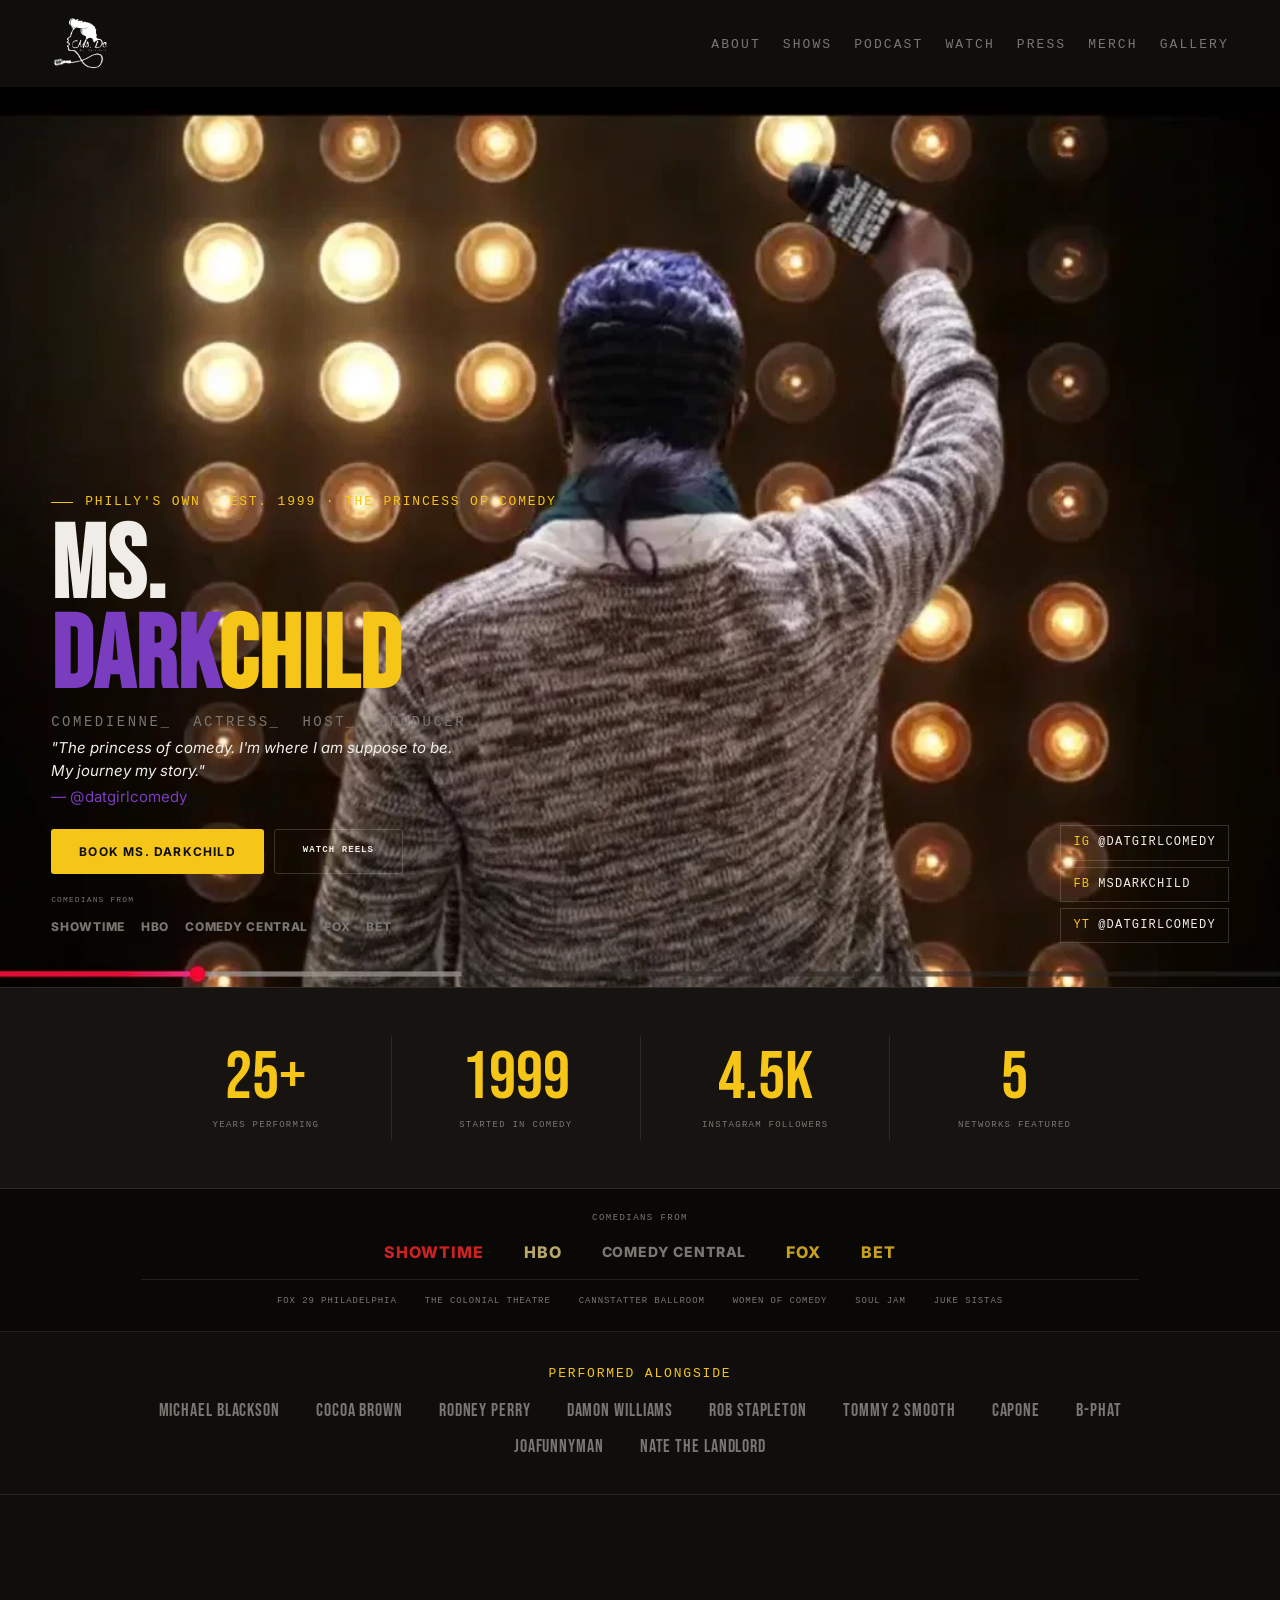
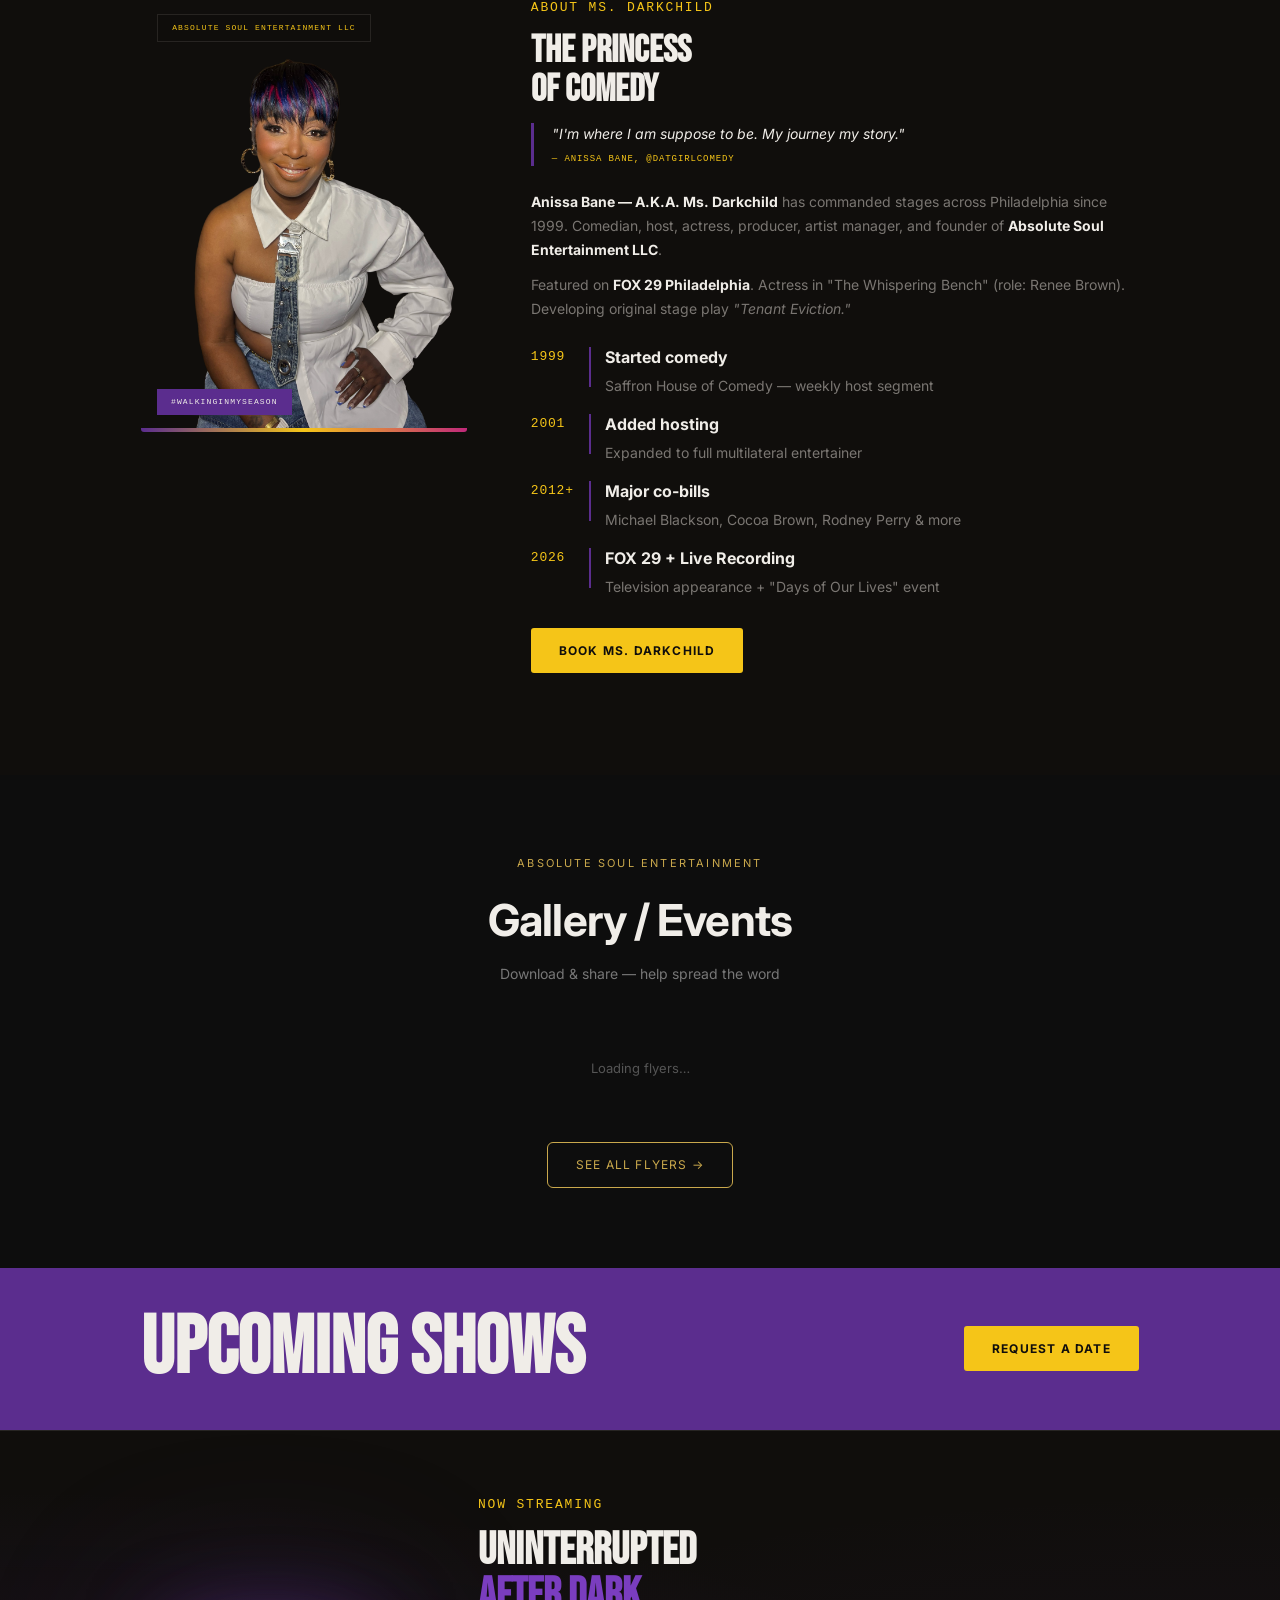
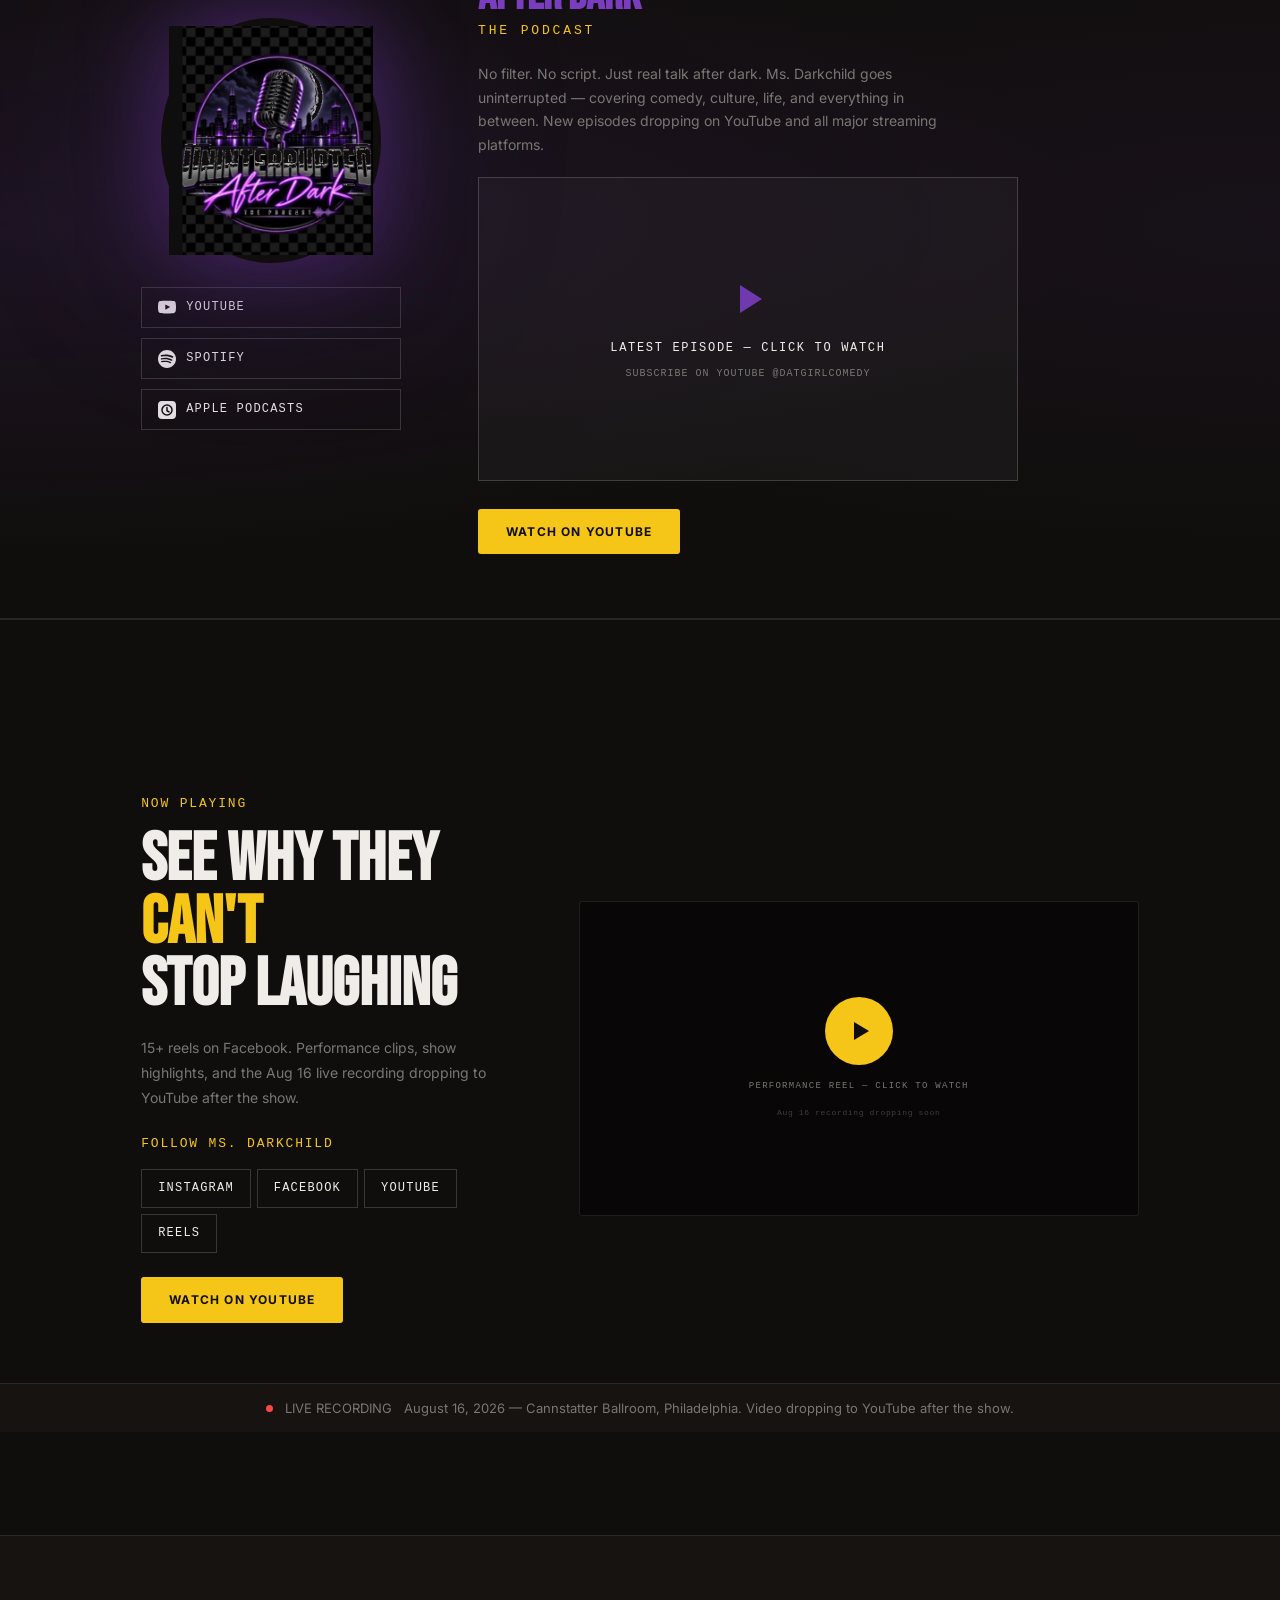
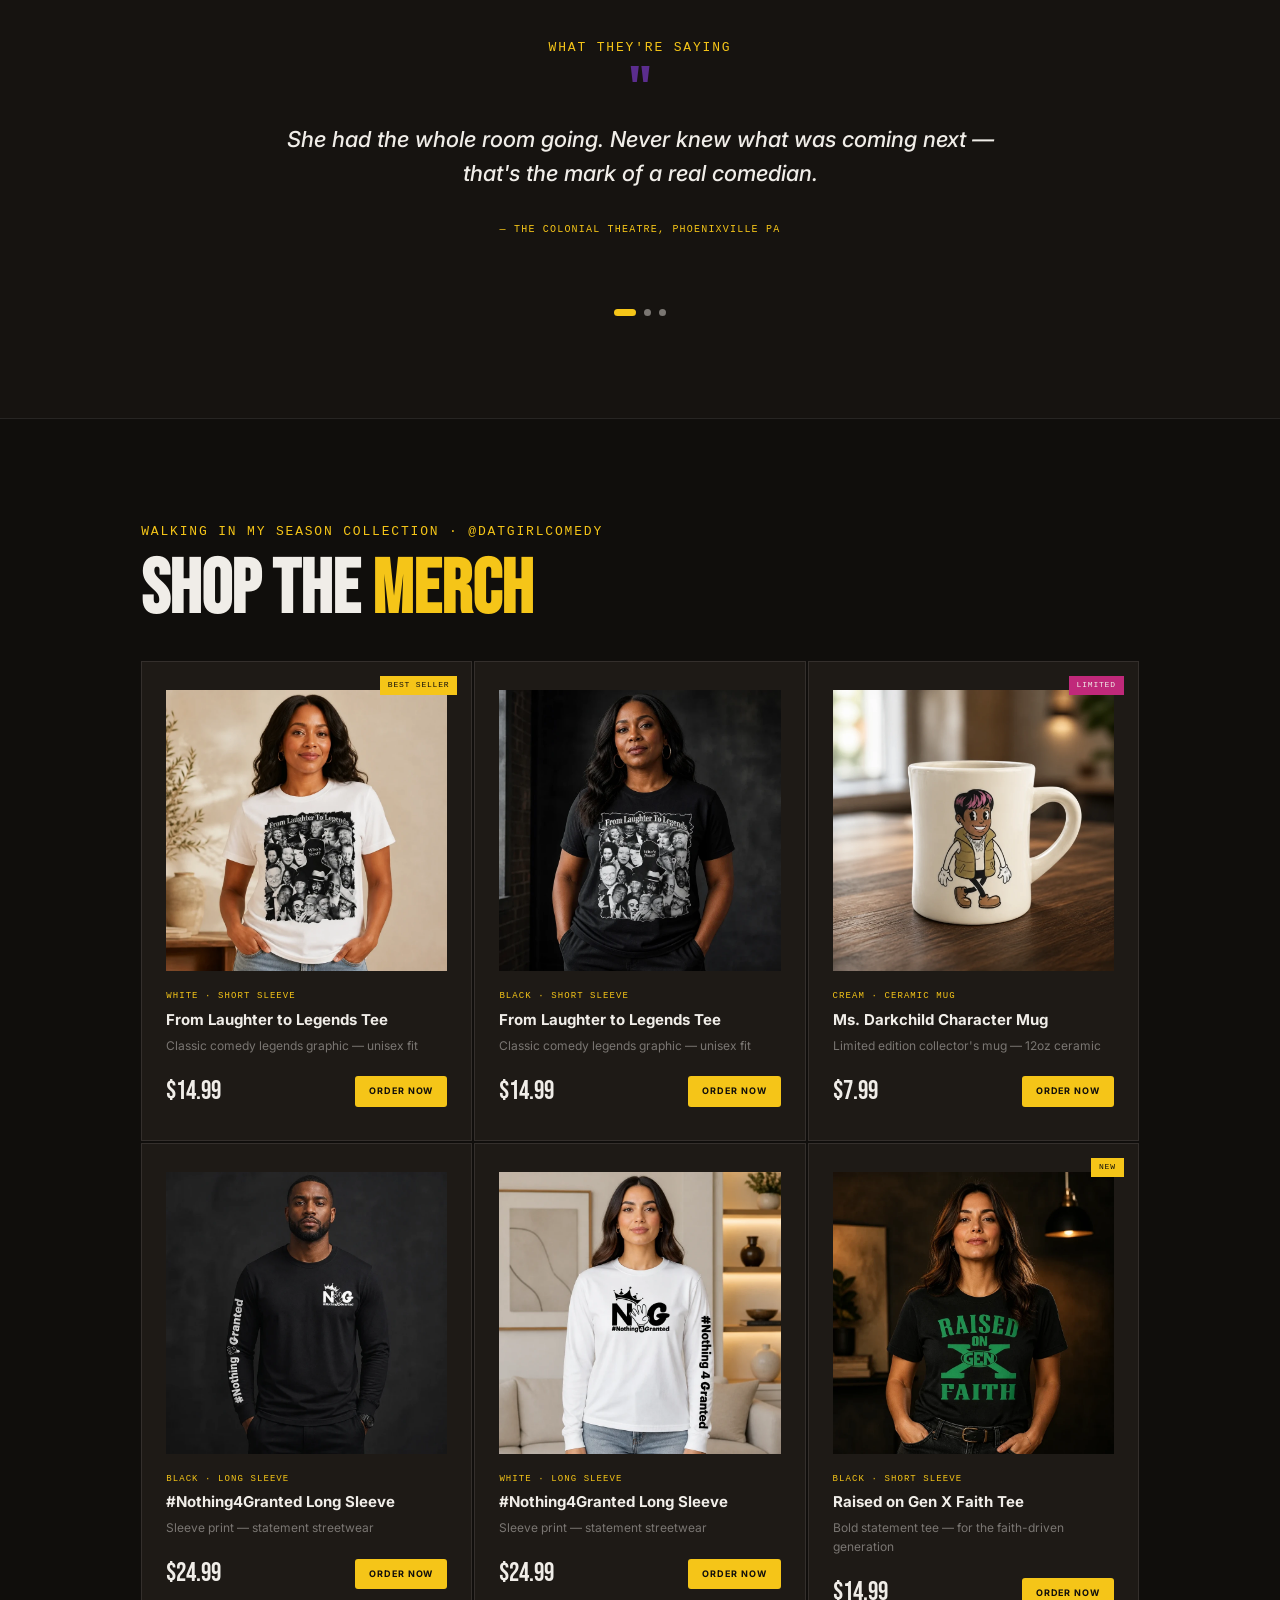
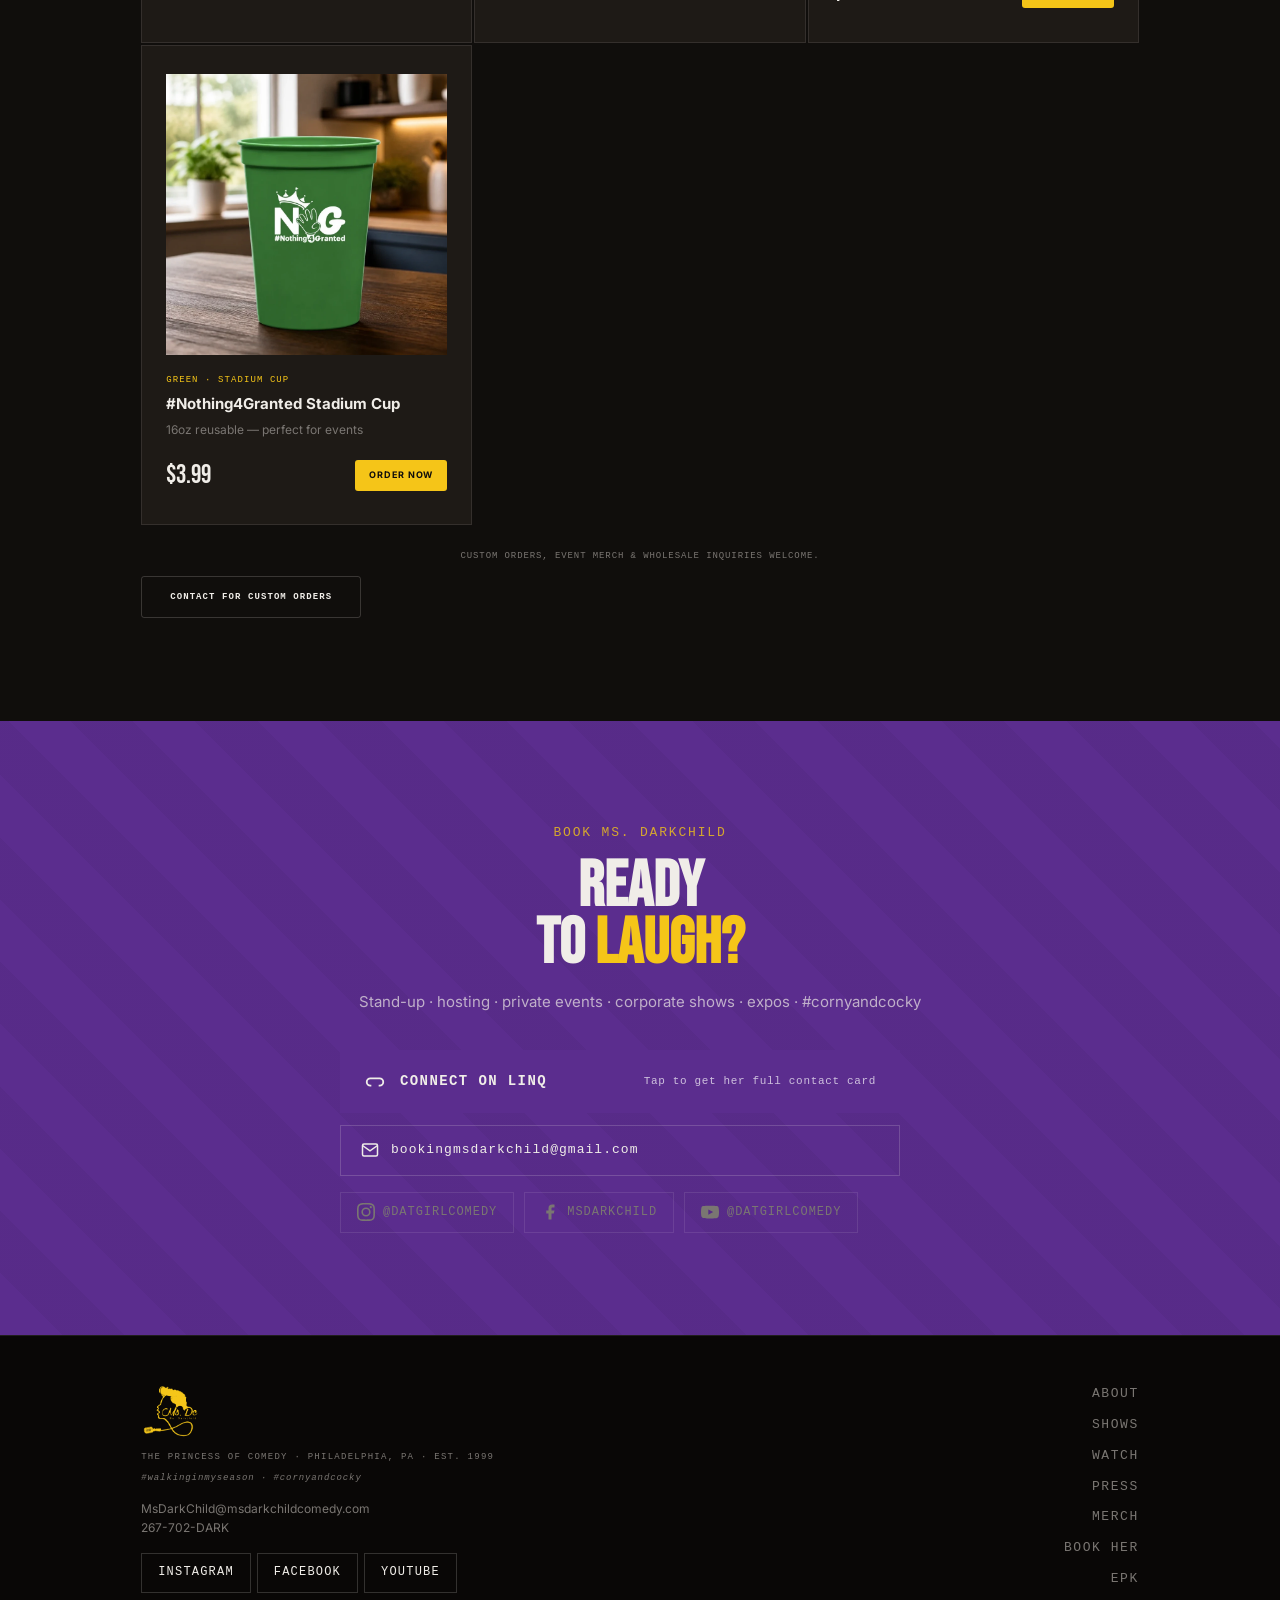
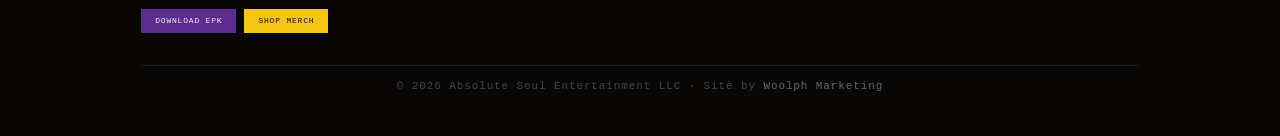
==== index.html @ 445a6f45 "Update EPK link to point to a downloadable PDF" ====
<!DOCTYPE html>
<html lang="en">
<head>
  <meta charset="UTF-8">
  <meta name="viewport" content="width=device-width, initial-scale=1.0">

  <!-- SEO -->
  <title>Ms. Darkchild | The Princess of Comedy | Philadelphia Comedian</title>
  <meta name="description" content="Anissa Bane — Ms. Darkchild, Philadelphia's Princess of Comedy. Stand-up, hosting, corporate events & private shows. Performing since 1999. Book her today.">
  <link rel="canonical" href="https://aaron2047.github.io/darkchild-site/">

  <!-- Open Graph -->
  <meta property="og:type"        content="website">
  <meta property="og:url"         content="https://aaron2047.github.io/darkchild-site/">
  <meta property="og:title"       content="Ms. Darkchild | The Princess of Comedy">
  <meta property="og:description" content="Philadelphia's own Ms. Darkchild — comedian, host, actress, and producer. Performing since 1999. Book her for your next event.">
  <meta property="og:image"       content="assets/images/headshot.webp">

  <!-- Twitter Card -->
  <meta name="twitter:card"        content="summary_large_image">
  <meta name="twitter:site"        content="@Datgirlcomedy">
  <meta name="twitter:title"       content="Ms. Darkchild | The Princess of Comedy">
  <meta name="twitter:description" content="Philadelphia's own Ms. Darkchild — comedian, host, actress &amp; producer. Book her today.">
  <meta name="twitter:image"       content="assets/images/headshot.webp">

  <!-- Fonts -->
  <link rel="preconnect" href="https://fonts.googleapis.com">
  <link rel="preconnect" href="https://fonts.gstatic.com" crossorigin>
  <link href="https://fonts.googleapis.com/css2?family=Bebas+Neue&family=Inter:wght@400;500;600;700&display=swap" rel="stylesheet">

  <!-- Styles -->
  <link rel="stylesheet" href="assets/css/styles.css">

  <!-- Structured Data — Person schema -->
  <script type="application/ld+json">
  {
    "@context": "https://schema.org",
    "@type": "Person",
    "name": "Ms. Darkchild",
    "alternateName": "Anissa Bane",
    "jobTitle": "Stand-Up Comedian, Host, Actress",
    "description": "Philadelphia comedian, host, actress and producer since 1999. The Princess of Comedy.",
    "url": "https://aaron2047.github.io/darkchild-site/",
    "image": "assets/images/headshot.webp",
    "telephone": "+12677023275",
    "email": "MsDarkChild@msdarkchildcomedy.com",
    "address": {
      "@type": "PostalAddress",
      "addressLocality": "Philadelphia",
      "addressRegion": "PA",
      "addressCountry": "US"
    },
    "sameAs": [
      "https://www.instagram.com/datgirlcomedy/",
      "https://www.facebook.com/Msdarkchild",
      "https://www.youtube.com/@Datgirlcomedy"
    ]
  }
  </script>
</head>

<body>

  <!-- ═══════════════════════════════════════
       NAV
  ═══════════════════════════════════════ -->
  <nav class="nav" id="nav" role="navigation" aria-label="Main navigation">
    <a href="#hero" class="nav__logo"><img src= "assets/images/logo-white.webp" alt="Ms. Darkchild" width="697" height="645" style="height:54px;width:auto;display:block;"></a>

    <ul class="nav__links" role="list">
      <li><a href="#about">About</a></li>
      <li><a href="#shows">Shows</a></li>
      <li><a href="#podcast">Podcast</a></li>
      <li><a href="#watch">Watch</a></li>
      <li><a href="#press">Press</a></li>
      <li><a href="#merch">Merch</a></li>
      <li><a href="pages/flyers.html">Gallery</a></li>
    </ul>
    
    <button class="nav__toggle" id="nav-toggle" aria-label="Open menu" aria-expanded="false">
      <span></span><span></span><span></span>
    </button>
  </nav>

  <!-- Mobile nav drawer -->
  <div class="nav__drawer" id="nav-drawer" aria-hidden="true">
    <ul role="list">
      <li><a href="#about"   onclick="closeNav()">About</a></li>
      <li><a href="#shows"   onclick="closeNav()">Shows</a></li>
      <li><a href="#watch"   onclick="closeNav()">Watch</a></li>
      <li><a href="#press"   onclick="closeNav()">Press</a></li>
      <li><a href="#merch"   onclick="closeNav()">Merch</a></li>
      <li><a href="pages/flyers.html" onclick="closeNav()">Flyers</a></li>
      <li><a href="#booking" onclick="closeNav()" class="btn btn--gold btn--block">Book Her</a></li>
    </ul>
  </div>

  <!-- ═══════════════════════════════════════
       HERO
  ═══════════════════════════════════════ -->
  <section class="hero" id="hero" aria-label="Ms. Darkchild hero">

    <!-- Photo right panel — swap src when hi-res available -->
    <div class="hero__photo">
      <img
        src="assets/images/hero.webp"        alt="Ms. Darkchild — mic raised to a wall of stage lights. Philadelphia comedian, host and actress since 1999."
        width="1327" height="690"
        fetchpriority="high"
      >
    </div>

    <!-- Left gradient overlay -->
    <div class="hero__overlay" aria-hidden="true"></div>

    <!-- Stage light beams -->
    <div class="hero__beams" aria-hidden="true">
      <div class="beam beam--1"></div>
      <div class="beam beam--2"></div>
      <div class="beam beam--3"></div>
    </div>

    <!-- Content -->
    <div class="hero__content">

      <p class="eyebrow eyebrow--mono hero__crown">
        <span class="eyebrow__line" aria-hidden="true"></span>
        PHILLY'S OWN · EST. 1999 · THE PRINCESS OF COMEDY
      </p>

      <h1 class="hero__name">
        <span class="hero__ms">Ms.</span>
        <br>
        <span class="hero__dark">Dark</span><span class="hero__child">child</span>
      </h1>

      <p class="hero__roles">
        COMEDIENNE_&nbsp; ACTRESS_&nbsp; HOST_&nbsp; PRODUCER
      </p>

      <blockquote class="hero__quote">
        "The princess of comedy. I'm where I am suppose to be.
        My journey my story."
        <cite>— @datgirlcomedy</cite>
      </blockquote>

      <div class="hero__actions">
        <a href="#booking" class="btn btn--gold">Book Ms. Darkchild</a>
        
        <a href="#watch"   class="btn btn--outline">Watch Reels</a>
      </div>

      <!-- Network logos -->
      <div class="hero__networks">
        <p class="networks__label">Comedians from</p>
        <div class="networks__logos" aria-label="SHOWTIME, HBO, COMEDY CENTRAL, FOX, BET">
          <span>SHOWTIME</span>
          <span>HBO</span>
          <span>COMEDY CENTRAL</span>
          <span>FOX</span>
          <span>BET</span>
        </div>
      </div>
    </div>

    <!-- Vertical socials -->
    <div class="hero__socials">
      <a href="https://www.instagram.com/datgirlcomedy/" target="_blank" rel="noopener" aria-label="Instagram @datgirlcomedy">
        <span class="social-label">IG</span><span class="social-handle">@datgirlcomedy</span>
      </a>
      <a href="https://www.facebook.com/Msdarkchild" target="_blank" rel="noopener" aria-label="Facebook Msdarkchild">
        <span class="social-label">FB</span><span class="social-handle">Msdarkchild</span>
      </a>
      <a href="https://www.youtube.com/@Datgirlcomedy" target="_blank" rel="noopener" aria-label="YouTube @Datgirlcomedy">
        <span class="social-label">YT</span><span class="social-handle">@Datgirlcomedy</span>
      </a>
    </div>

  </section>

  <!-- ═══════════════════════════════════════
       IMPACT STATS
  ═══════════════════════════════════════ -->
  <section class="impact" aria-label="Career statistics">
    <div class="container">
      <div class="impact__grid">
        <div class="impact__stat">
          <span class="impact__num">25+</span>
          <span class="impact__label">Years Performing</span>
        </div>
        <div class="impact__stat">
          <span class="impact__num">1999</span>
          <span class="impact__label">Started in Comedy</span>
        </div>
        <div class="impact__stat">
          <span class="impact__num">4.5K</span>
          <span class="impact__label">Instagram Followers</span>
        </div>
        <div class="impact__stat">
          <span class="impact__num">5</span>
          <span class="impact__label">Networks Featured</span>
        </div>
      </div>
    </div>
  </section>

  <!-- Network / Press logos bar -->
  <section class="network-bar" aria-label="Featured on">
    <div class="container">
      <p class="network-bar__label">Comedians From</p>
      <div class="network-bar__logos">
        <span class="net-showtime">SHOWTIME</span>
        <span class="net-hbo">HBO</span>
        <span class="net-cc">COMEDY CENTRAL</span>
        <span class="net-fox">FOX</span>
        <span class="net-bet">BET</span>
      </div>
      <div class="press-strip">
        <span>FOX 29 Philadelphia</span>
        <span>The Colonial Theatre</span>
        <span>Cannstatter Ballroom</span>
        <span>Women of Comedy</span>
        <span>Soul Jam</span>
        <span>Juke Sistas</span>
      </div>
    </div>
  </section>

  <!-- Co-bills strip -->
  <section class="cobills" aria-label="Performed alongside">
    <div class="container">
      <p class="eyebrow eyebrow--mono cobills__label">Performed Alongside</p>
      <div class="cobills__names">
        <span>Michael Blackson</span><span>Cocoa Brown</span><span>Rodney Perry</span>
        <span>Damon Williams</span><span>Rob Stapleton</span><span>Tommy 2 Smooth</span>
        <span>Capone</span><span>B-Phat</span><span>JoaFunnyMan</span><span>Nate The Landlord</span>
      </div>
    </div>
  </section>

  <!-- ═══════════════════════════════════════
       ABOUT
  ═══════════════════════════════════════ -->
  <section class="about section" id="about" aria-labelledby="about-heading">
    <div class="container">
      <div class="about__grid">

        <!-- Photo card -->
        <div class="about__photo-wrap">
          <div class="about__photo-card">
            <img
            src="assets/images/headshot.png"             
              alt="Ms. Darkchild headshot — Anissa Bane, Philadelphia comedian"
              width="800" height="1067"
              loading="lazy"
            >
            <div class="about__photo-bar" aria-hidden="true"></div>
          </div>
          <div class="about__badge about__badge--top">Absolute Soul Entertainment LLC</div>
          <div class="about__badge about__badge--bottom">#walkinginmyseason</div>
        </div>

        <!-- Text -->
        <div class="about__text">
          <p class="eyebrow eyebrow--mono">About Ms. Darkchild</p>
          <h2 class="about__heading" id="about-heading">
            The Princess<br>of Comedy
          </h2>

          <blockquote class="about__quote">
            <p>"I'm where I am suppose to be. My journey my story."</p>
            <cite>— Anissa Bane, @datgirlcomedy</cite>
          </blockquote>

          <p class="about__copy">
            <strong>Anissa Bane — A.K.A. Ms. Darkchild</strong> has commanded stages
            across Philadelphia since 1999. Comedian, host, actress, producer, artist manager,
            and founder of <strong>Absolute Soul Entertainment LLC</strong>.
          </p>
          <p class="about__copy">
            Featured on <strong class="accent--pink">FOX 29 Philadelphia</strong>.
            Actress in "The Whispering Bench" (role: Renee Brown).
            Developing original stage play <em>"Tenant Eviction."</em>
          </p>

          <!-- Timeline -->
          <ul class="timeline" aria-label="Career milestones">
            <li class="timeline__item">
              <span class="timeline__year">1999</span>
              <div class="timeline__bar" aria-hidden="true"></div>
              <div class="timeline__text">
                <strong>Started comedy</strong>
                <span>Saffron House of Comedy — weekly host segment</span>
              </div>
            </li>
            <li class="timeline__item">
              <span class="timeline__year">2001</span>
              <div class="timeline__bar" aria-hidden="true"></div>
              <div class="timeline__text">
                <strong>Added hosting</strong>
                <span>Expanded to full multilateral entertainer</span>
              </div>
            </li>
            <li class="timeline__item">
              <span class="timeline__year">2012+</span>
              <div class="timeline__bar" aria-hidden="true"></div>
              <div class="timeline__text">
                <strong>Major co-bills</strong>
                <span>Michael Blackson, Cocoa Brown, Rodney Perry &amp; more</span>
              </div>
            </li>
            <li class="timeline__item">
              <span class="timeline__year">2026</span>
              <div class="timeline__bar" aria-hidden="true"></div>
              <div class="timeline__text">
                <strong>FOX 29 + Live Recording</strong>
                <span>Television appearance + "Days of Our Lives" event</span>
              </div>
            </li>
          </ul>

          <a href="#booking" class="btn btn--gold">Book Ms. Darkchild</a>
        </div>

      </div>
    </div>
  </section>

  <!-- ═══════════════════════════════════════
       SHOWS — Aug 16 featured + full list
  ═══════════════════════════════════════ -->
<!-- FLYERS PREVIEW SECTION v2 -->
  
  <section id="flyers" style="padding: 5rem 1.5rem; background: #0d0d0d; text-align: center;">
 
  <p style="font-size: 11px; letter-spacing: 0.2em; text-transform: uppercase; color: #C9A84C; margin-bottom: 0.75rem;">
    Absolute Soul Entertainment
  </p>
  <h2 style="font-size: clamp(1.75rem, 5vw, 2.75rem); font-weight: 700; letter-spacing: -0.02em; margin-bottom: 0.5rem;">
    Gallery / Events
  </h2>
  <p style="font-size: 14px; color: #777; margin-bottom: 2.5rem;">
    Download &amp; share — help spread the word
  </p>
 
  <div id="home-flyers-grid" style="
    display: grid;
    grid-template-columns: repeat(auto-fill, minmax(180px, 1fr));
    gap: 1rem;
    max-width: 700px;
    margin: 0 auto 2rem;
  ">
    <p style="color: #555; font-size: 13px; grid-column: 1/-1; padding: 2rem 0;">Loading flyers…</p>
  </div>
 
  <a href="pages/flyers.html" style="
    display: inline-block;
    border: 1px solid #C9A84C;
    color: #C9A84C;
    padding: 12px 28px;
    border-radius: 6px;
    font-size: 12px;
    letter-spacing: 0.1em;
    text-transform: uppercase;
    text-decoration: none;
  ">See All Flyers →</a>
 
</section>
 
<script>
(function() {
  var REPO   = 'aaron2047/darkchild-site';
  var BRANCH = 'main';
  var FOLDER = 'assets/flyers';
  var RAW    = 'https://raw.githubusercontent.com/' + REPO + '/' + BRANCH;
 
  fetch('https://api.github.com/repos/' + REPO + '/contents/' + FOLDER)
    .then(function(r) { return r.ok ? r.json() : []; })
    .then(function(files) {
      var images = files
        .filter(function(f) { return /\.(jpg|jpeg|png|webp|gif)$/i.test(f.name); })
        .reverse()
        .slice(0, 3);
 
      var grid = document.getElementById('home-flyers-grid');
 
      if (!images.length) {
        grid.innerHTML = '<p style="color:#555;font-size:13px;grid-column:1/-1;padding:2rem 0;">Flyers coming soon — check back!</p>';
        return;
      }
 
      grid.innerHTML = images.map(function(f) {
        var src = RAW + '/' + f.path;
        return '<a href="pages/flyers.html" style="display:block;border-radius:8px;overflow:hidden;border:1px solid rgba(201,168,76,0.2);transition:transform 0.2s;" onmouseover="this.style.transform=\'translateY(-3px)\'" onmouseout="this.style.transform=\'\'"><img src="' + src + '" alt="Event flyer" style="width:100%;aspect-ratio:3/4;object-fit:cover;display:block;" loading="lazy"></a>';
      }).join('');
    })
    .catch(function() {});
})();
</script>
<!-- END FLYERS PREVIEW SECTION -->
  <section class="shows" id="shows" aria-labelledby="shows-heading">

    <!-- Purple section header -->
    <div class="shows__header">
      <div class="container">
        <div class="shows__header-inner">
          <h2 class="shows__title" id="shows-heading">Upcoming Shows</h2>
          <a href="#booking" class="btn btn--gold">Request a Date</a>
        </div>
      </div>
    </div>

    
  </section>


  <!-- ═══════════════════════════════════════
       PODCAST — Uninterrupted After Dark
  ═══════════════════════════════════════ -->
  <section class="podcast section" id="podcast" aria-labelledby="podcast-heading">
    <div class="podcast__bg-glow" aria-hidden="true"></div>
    <div class="container">
      <div class="podcast__grid">

        <!-- Logo / Art -->
        <div class="podcast__art">
          <div class="podcast__logo-wrap">
            <img
              src="assets/images/podcast-logo.webp"
              alt="Uninterrupted After Dark — The Podcast with Ms. Darkchild"
              width="443" height="599"
              loading="lazy"
            >
          </div>
          <!-- Streaming badges -->
          <div class="podcast__badges">
            <a href="https://www.youtube.com/@Datgirlcomedy" target="_blank" rel="noopener" class="podcast__badge">
              <svg width="18" height="18" viewBox="0 0 24 24" fill="currentColor"><path d="M23.5 6.2a3 3 0 0 0-2.1-2.1C19.5 3.5 12 3.5 12 3.5s-7.5 0-9.4.6A3 3 0 0 0 .5 6.2 31 31 0 0 0 0 12a31 31 0 0 0 .5 5.8 3 3 0 0 0 2.1 2.1c1.9.6 9.4.6 9.4.6s7.5 0 9.4-.6a3 3 0 0 0 2.1-2.1A31 31 0 0 0 24 12a31 31 0 0 0-.5-5.8zM9.75 15.5v-7l6.5 3.5-6.5 3.5z"/></svg>
              YouTube
            </a>
            <a href="#" class="podcast__badge">
              <svg width="18" height="18" viewBox="0 0 24 24" fill="currentColor"><path d="M12 0C5.4 0 0 5.4 0 12s5.4 12 12 12 12-5.4 12-12S18.6 0 12 0zm5.5 17.3c-.2.4-.7.5-1.1.3-3-1.8-6.8-2.2-11.3-1.2-.4.1-.9-.2-1-.6-.1-.4.2-.9.6-1 4.9-1.1 9.1-.6 12.5 1.4.4.2.5.7.3 1.1zm1.5-3.3c-.3.4-.8.6-1.3.3-3.4-2.1-8.6-2.7-12.7-1.5-.5.2-1-.1-1.2-.6-.2-.5.1-1 .6-1.2 4.6-1.4 10.4-.7 14.3 1.7.4.3.6.8.3 1.3zm.1-3.4C15.6 8 8.7 7.7 5.1 8.8c-.6.2-1.2-.2-1.4-.7-.2-.6.2-1.2.7-1.4 4.2-1.3 11.2-1 15.6 1.5.5.3.7 1 .4 1.5-.3.5-1 .7-1.5.4l.1-.1z"/></svg>
              Spotify
            </a>
            <a href="#" class="podcast__badge">
              <svg width="18" height="18" viewBox="0 0 24 24" fill="currentColor"><path d="M5.4 0A5.4 5.4 0 0 0 0 5.4v13.2A5.4 5.4 0 0 0 5.4 24h13.2A5.4 5.4 0 0 0 24 18.6V5.4A5.4 5.4 0 0 0 18.6 0H5.4zm6.6 4.3a7.7 7.7 0 1 1 0 15.4A7.7 7.7 0 0 1 12 4.3zm0 2a5.7 5.7 0 1 0 0 11.4A5.7 5.7 0 0 0 12 6.3zm0 1.4a1 1 0 0 1 1 1v3.7l2.2 1.3a1 1 0 1 1-1 1.7L11.5 14a1 1 0 0 1-.5-.9V8.7a1 1 0 0 1 1-1z"/></svg>
              Apple Podcasts
            </a>
          </div>
        </div>

        <!-- Text + Video -->
        <div class="podcast__content">
          <p class="eyebrow eyebrow--mono">Now Streaming</p>
          <h2 class="podcast__title" id="podcast-heading">
            Uninterrupted<br><span>After Dark</span>
          </h2>
          <p class="podcast__tagline">The Podcast</p>
          <p class="podcast__copy">
            No filter. No script. Just real talk after dark. Ms. Darkchild goes uninterrupted — 
            covering comedy, culture, life, and everything in between. 
            New episodes dropping on YouTube and all major streaming platforms.
          </p>

          <!-- Video embed — swap YOUTUBE_ID when available -->
          <div class="podcast__video-wrap">
            <div class="podcast__video-placeholder" id="podcast-player">
              <div class="podcast__play-icon" aria-hidden="true">
                <svg width="48" height="48" viewBox="0 0 24 24" fill="currentColor"><path d="M8 5v14l11-7z"/></svg>
              </div>
              <p class="podcast__video-label">LATEST EPISODE — CLICK TO WATCH</p>
              <p class="podcast__video-sub">Subscribe on YouTube @Datgirlcomedy</p>
            </div>
          </div>

          <a href="https://www.youtube.com/@Datgirlcomedy" target="_blank" rel="noopener" class="btn btn--gold">
            Watch on YouTube
          </a>
        </div>

      </div>
    </div>
  </section>
  <section class="watch section" id="watch" aria-labelledby="watch-heading">
    <div class="container">
      <div class="watch__grid">
        <div class="watch__text">
          <p class="eyebrow eyebrow--mono">Now Playing</p>
          <h2 id="watch-heading" class="watch__heading">
            See Why They<br><span class="accent--gold">Can't</span><br>Stop Laughing
          </h2>
          <p class="watch__copy">
            15+ reels on Facebook. Performance clips, show highlights, and the Aug 16
            live recording dropping to YouTube after the show.
          </p>

          <div class="watch__socials">
            <p class="eyebrow eyebrow--mono">Follow Ms. Darkchild</p>
            <div class="watch__social-pills">
              <a href="https://www.instagram.com/datgirlcomedy/" target="_blank" rel="noopener">INSTAGRAM</a>
              <a href="https://www.facebook.com/Msdarkchild"     target="_blank" rel="noopener">FACEBOOK</a>
              <a href="https://www.youtube.com/@Datgirlcomedy"   target="_blank" rel="noopener">YOUTUBE</a>
              <a href="https://www.facebook.com/Msdarkchild/owner_reels" target="_blank" rel="noopener">REELS</a>
            </div>
          </div>

          <a href="https://www.youtube.com/@Datgirlcomedy" class="btn btn--gold" target="_blank" rel="noopener">
            Watch on YouTube
          </a>
        </div>

        <!-- YouTube embed slot -->
        <div class="watch__embed">
          <!-- REPLACE: swap YOUR_VIDEO_ID with any video from @Datgirlcomedy
               Example: https://www.youtube.com/embed/XXXXXXXXXXX?rel=0&modestbranding=1
          -->
          <div class="watch__embed-placeholder" id="video-placeholder">
            <button class="play-btn" onclick="loadVideo()" aria-label="Load video reel">
              <svg width="24" height="24" viewBox="0 0 24 24" fill="none" aria-hidden="true">
                <polygon points="7,3 22,12 7,21" fill="#100E0C"/>
              </svg>
            </button>
            <p>Performance Reel — Click to Watch</p>
            <span>Aug 16 recording dropping soon</span>
          </div>
          <div id="video-frame" style="display:none; width:100%; height:100%;">
            <!-- iframe injected by JS below -->
          </div>
        </div>
      </div>
    </div>

    <!-- Live recording alert -->
    <div class="watch__alert">
      <div class="container">
        <span class="live-dot" aria-hidden="true"></span>
        <span class="accent--recording">LIVE RECORDING</span>
        <span>August 16, 2026 — Cannstatter Ballroom, Philadelphia. Video dropping to YouTube after the show.</span>
      </div>
    </div>
  </section>

  <!-- ═══════════════════════════════════════
       PRESS / QUOTES
  ═══════════════════════════════════════ -->
  <section class="press section" id="press" aria-labelledby="press-heading">
    <div class="container">
      <p class="eyebrow eyebrow--mono" id="press-heading" style="text-align:center">What They're Saying</p>

      <div class="quotes" id="quotes" aria-live="polite">
        <blockquote class="quote quote--active" data-idx="0">
          <div class="quote__mark" aria-hidden="true">"</div>
          <p>She had the whole room going. Never knew what was coming next — that's the mark of a real comedian.</p>
          <footer><cite>— The Colonial Theatre, Phoenixville PA</cite></footer>
        </blockquote>
        <blockquote class="quote" data-idx="1">
          <div class="quote__mark" aria-hidden="true">"</div>
          <p>Ms. Darkchild brings a passion and a vision to comedy and hosting — she wants to revolutionize the way people view comedy.</p>
          <footer><cite>— Press Bio</cite></footer>
        </blockquote>
        <blockquote class="quote" data-idx="2">
          <div class="quote__mark" aria-hidden="true">"</div>
          <p>Beware is right. You truly never know what you're going to get — and that's exactly why you keep coming back.</p>
          <footer><cite>— Fan Review, GigSalad</cite></footer>
        </blockquote>
      </div>

      <div class="quote__dots" role="tablist" aria-label="Quote navigation">
        <button class="dot dot--active" data-q="0" aria-label="Quote 1" role="tab"></button>
        <button class="dot"             data-q="1" aria-label="Quote 2" role="tab"></button>
        <button class="dot"             data-q="2" aria-label="Quote 3" role="tab"></button>
      </div>
    </div>
  </section>

  <!-- ═══════════════════════════════════════
       MERCH
  ═══════════════════════════════════════ -->
  <section class="merch section" id="merch" aria-labelledby="merch-heading">
    <div class="container">
      <div class="merch__header">
        <p class="eyebrow eyebrow--mono">Walking in My Season Collection · @datgirlcomedy</p>
        <h2 id="merch-heading" class="merch__title">Shop the <span class="accent--gold">Merch</span></h2>
      </div>

      <div class="merch__grid">

        <!-- 1. From Laughter to Legends — White Tee (Women's) -->
        <article class="merch-card">
          <div class="merch-card__badge merch-card__badge--gold">Best Seller</div>
          <div class="merch-card__img">
            <img src="assets/images/merch-tee-white.webp" alt="From Laughter to Legends White Tee" style="width:100%;height:100%;object-fit:cover;">
          </div>
          <p class="merch-card__color">White · Short Sleeve</p>
          <h3 class="merch-card__name">From Laughter to Legends Tee</h3>
          <p class="merch-card__sub">Classic comedy legends graphic — unisex fit</p>
          <div class="merch-card__footer">
            <span class="merch-card__price">$14.99</span>
            <a class="btn btn--gold btn--xs" href="https://www.paypal.me/msdarkchild?item_name=From+Laughter+To+Legends+White+Tee" target="_blank" rel="noopener">ORDER NOW</a>
          </div>
        </article>

        <!-- 2. From Laughter to Legends — Black Tee (Women's) -->
        <article class="merch-card">
          <div class="merch-card__img">
            <img src="assets/images/merch-tee-black.webp" alt="From Laughter to Legends Black Tee" style="width:100%;height:100%;object-fit:cover;">
          </div>
          <p class="merch-card__color">Black · Short Sleeve</p>
          <h3 class="merch-card__name">From Laughter to Legends Tee</h3>
          <p class="merch-card__sub">Classic comedy legends graphic — unisex fit</p>
          <div class="merch-card__footer">
            <span class="merch-card__price">$14.99</span>
            <a class="btn btn--gold btn--xs" href="https://www.paypal.me/msdarkchild?item_name=From+Laughter+To+Legends+Black+Tee" target="_blank" rel="noopener">ORDER NOW</a>
          </div>
        </article>

        <!-- 3. Ms. Darkchild Character Mug -->
        <article class="merch-card">
          <div class="merch-card__badge merch-card__badge--pink">Limited</div>
          <div class="merch-card__img">
            <img src="assets/images/merch-mug.webp" alt="Ms. Darkchild Character Mug" style="width:100%;height:100%;object-fit:cover;">
          </div>
          <p class="merch-card__color">Cream · Ceramic Mug</p>
          <h3 class="merch-card__name">Ms. Darkchild Character Mug</h3>
          <p class="merch-card__sub">Limited edition collector's mug — 12oz ceramic</p>
          <div class="merch-card__footer">
            <span class="merch-card__price">$7.99</span>
            <a class="btn btn--gold btn--xs" href="https://www.paypal.me/msdarkchild?item_name=Ms+Darkchild+Character+Mug" target="_blank" rel="noopener">ORDER NOW</a>
          </div>
        </article>

        <!-- 4. Nothing 4 Granted — Black Long Sleeve (Men's) -->
        <article class="merch-card">
          <div class="merch-card__img">
            <img src="assets/images/merch-ng-black-ls.webp" alt="Nothing 4 Granted Black Long Sleeve" style="width:100%;height:100%;object-fit:cover;">
          </div>
          <p class="merch-card__color">Black · Long Sleeve</p>
          <h3 class="merch-card__name">#Nothing4Granted Long Sleeve</h3>
          <p class="merch-card__sub">Sleeve print — statement streetwear</p>
          <div class="merch-card__footer">
            <span class="merch-card__price">$24.99</span>
            <a class="btn btn--gold btn--xs" href="https://www.paypal.me/msdarkchild?item_name=Nothing4Granted+Black+Long+Sleeve" target="_blank" rel="noopener">ORDER NOW</a>
          </div>
        </article>

        <!-- 5. Nothing 4 Granted — White Long Sleeve (Women's) -->
        <article class="merch-card">
          <div class="merch-card__img">
            <img src="assets/images/merch-ng-white-ls.webp" alt="Nothing 4 Granted White Long Sleeve" style="width:100%;height:100%;object-fit:cover;">
          </div>
          <p class="merch-card__color">White · Long Sleeve</p>
          <h3 class="merch-card__name">#Nothing4Granted Long Sleeve</h3>
          <p class="merch-card__sub">Sleeve print — statement streetwear</p>
          <div class="merch-card__footer">
            <span class="merch-card__price">$24.99</span>
            <a class="btn btn--gold btn--xs" href="https://www.paypal.me/msdarkchild?item_name=Nothing4Granted+White+Long+Sleeve" target="_blank" rel="noopener">ORDER NOW</a>
          </div>
        </article>

        <!-- 6. Raised on Gen X Faith Tee -->
        <article class="merch-card">
          <div class="merch-card__badge merch-card__badge--gold">New</div>
          <div class="merch-card__img">
            <img src="assets/images/merch-raised-faith.webp" alt="Raised on Gen X Faith Tee" style="width:100%;height:100%;object-fit:cover;">
          </div>
          <p class="merch-card__color">Black · Short Sleeve</p>
          <h3 class="merch-card__name">Raised on Gen X Faith Tee</h3>
          <p class="merch-card__sub">Bold statement tee — for the faith-driven generation</p>
          <div class="merch-card__footer">
            <span class="merch-card__price">$14.99</span>
            <a class="btn btn--gold btn--xs" href="https://www.paypal.me/msdarkchild?item_name=Raised+on+Gen+X+Faith+Tee" target="_blank" rel="noopener">ORDER NOW</a>
          </div>
        </article>

        <!-- 7. Nothing 4 Granted Green Cup -->
        <article class="merch-card">
          <div class="merch-card__img">
            <img src="assets/images/merch-ng-cup.webp" alt="Nothing 4 Granted Green Cup" style="width:100%;height:100%;object-fit:cover;">
          </div>
          <p class="merch-card__color">Green · Stadium Cup</p>
          <h3 class="merch-card__name">#Nothing4Granted Stadium Cup</h3>
          <p class="merch-card__sub">16oz reusable — perfect for events</p>
          <div class="merch-card__footer">
            <span class="merch-card__price">$3.99</span>
            <a class="btn btn--gold btn--xs" href="https://www.paypal.me/msdarkchild?item_name=Nothing4Granted+Stadium+Cup" target="_blank" rel="noopener">ORDER NOW</a>
          </div>
        </article>

      </div>

      <div id="cart-toast" class="cart-toast" role="status" aria-live="polite"></div>

      <p class="merch__footer-note">Custom orders, event merch &amp; wholesale inquiries welcome.</p>
      <a href="#booking" class="btn btn--outline">Contact for Custom Orders</a>
    </div>
  </section>

  <!-- ═══════════════════════════════════════
       BOOKING
  ═══════════════════════════════════════ -->
  <section class="booking" id="booking" aria-labelledby="booking-heading">
    <div class="container">
      <div class="booking__inner">
        <p class="eyebrow eyebrow--mono" style="color:rgba(245,197,24,0.8)">Book Ms. Darkchild</p>
        <h2 id="booking-heading" class="booking__title">
          Ready<br>to <span class="accent--gold">Laugh?</span>
        </h2>
        <p class="booking__sub">
          Stand-up · hosting · private events · corporate shows · expos · #cornyandcocky
        </p>

        <!-- Contact Card -->
        <div class="contact-card">

          <div class="contact-card__links">
            <!-- Linq — primary CTA -->
            <a href="https://linqapp.com/Ms_darkchild?r=link" target="_blank" rel="noopener" class="contact-card__linq">
              <svg width="22" height="22" viewBox="0 0 24 24" fill="currentColor"><path d="M17 7H7a5 5 0 0 0 0 10h1v-2H7A3 3 0 1 1 7 9h10a3 3 0 1 1 0 6h-1v2h1a5 5 0 0 0 0-10z"/></svg>
              Connect on Linq
              <span class="contact-card__linq-sub">Tap to get her full contact card</span>
            </a>

            <!-- Email -->
            <a href="https://mail.google.com/mail/?view=cm&to=bookingmsdarkchild@gmail.com&su=Booking+Inquiry+-+Ms.+Darkchild" target="_blank" rel="noopener" class="contact-card__item">              <svg width="18" height="18" viewBox="0 0 24 24" fill="none" stroke="currentColor" stroke-width="2"><path d="M4 4h16c1.1 0 2 .9 2 2v12c0 1.1-.9 2-2 2H4c-1.1 0-2-.9-2-2V6c0-1.1.9-2 2-2z"/><polyline points="22,6 12,13 2,6"/></svg>
              bookingmsdarkchild@gmail.com
            </a>

            <!-- Social row -->
            <div class="contact-card__socials">
              <a href="https://instagram.com/datgirlcomedy" target="_blank" rel="noopener" class="contact-card__social">
                <svg width="18" height="18" viewBox="0 0 24 24" fill="currentColor"><path d="M12 2.163c3.204 0 3.584.012 4.85.07 3.252.148 4.771 1.691 4.919 4.919.058 1.265.069 1.645.069 4.849 0 3.205-.012 3.584-.069 4.849-.149 3.225-1.664 4.771-4.919 4.919-1.266.058-1.644.07-4.85.07-3.204 0-3.584-.012-4.849-.07-3.26-.149-4.771-1.699-4.919-4.92-.058-1.265-.07-1.644-.07-4.849 0-3.204.013-3.583.07-4.849.149-3.227 1.664-4.771 4.919-4.919 1.266-.057 1.645-.069 4.849-.069zM12 0C8.741 0 8.333.014 7.053.072 2.695.272.273 2.69.073 7.052.014 8.333 0 8.741 0 12c0 3.259.014 3.668.072 4.948.2 4.358 2.618 6.78 6.98 6.98C8.333 23.986 8.741 24 12 24c3.259 0 3.668-.014 4.948-.072 4.354-.2 6.782-2.618 6.979-6.98.059-1.28.073-1.689.073-4.948 0-3.259-.014-3.667-.072-4.947-.196-4.354-2.617-6.78-6.979-6.98C15.668.014 15.259 0 12 0zm0 5.838a6.162 6.162 0 1 0 0 12.324 6.162 6.162 0 0 0 0-12.324zM12 16a4 4 0 1 1 0-8 4 4 0 0 1 0 8zm6.406-11.845a1.44 1.44 0 1 0 0 2.881 1.44 1.44 0 0 0 0-2.881z"/></svg>
                @datgirlcomedy
              </a>
              <a href="https://facebook.com/Msdarkchild" target="_blank" rel="noopener" class="contact-card__social">
                <svg width="18" height="18" viewBox="0 0 24 24" fill="currentColor"><path d="M18 2h-3a5 5 0 0 0-5 5v3H7v4h3v8h4v-8h3l1-4h-4V7a1 1 0 0 1 1-1h3z"/></svg>
                Msdarkchild
              </a>
              <a href="https://youtube.com/@Datgirlcomedy" target="_blank" rel="noopener" class="contact-card__social">
                <svg width="18" height="18" viewBox="0 0 24 24" fill="currentColor"><path d="M23.5 6.2a3 3 0 0 0-2.1-2.1C19.5 3.5 12 3.5 12 3.5s-7.5 0-9.4.6A3 3 0 0 0 .5 6.2 31 31 0 0 0 0 12a31 31 0 0 0 .5 5.8 3 3 0 0 0 2.1 2.1c1.9.6 9.4.6 9.4.6s7.5 0 9.4-.6a3 3 0 0 0 2.1-2.1A31 31 0 0 0 24 12a31 31 0 0 0-.5-5.8zM9.75 15.5v-7l6.5 3.5-6.5 3.5z"/></svg>
                @Datgirlcomedy
              </a>
            </div>
          </div>

        </div>

      </div>
    </div>
  </section>

  <!-- ═══════════════════════════════════════
       FOOTER
  ═══════════════════════════════════════ -->
  <footer class="footer" role="contentinfo">
    <div class="container">
      <div class="footer__grid">
        <div class="footer__brand">
          <img src="assets/images/logo-gold.webp" alt="Ms. Darkchild" width="697" height="645" style="height:54px;width:auto;display:block;margin-bottom:12px;">
          <p class="footer__tagline">THE PRINCESS OF COMEDY · PHILADELPHIA, PA · EST. 1999</p>
          <p class="footer__hashtags">#walkinginmyseason · #cornyandcocky</p>
          <p class="footer__contact">
            <a href="mailto:MsDarkChild@msdarkchildcomedy.com">MsDarkChild@msdarkchildcomedy.com</a><br>
            <a href="tel:2677023275">267-702-DARK</a>
          </p>
          <div class="footer__socials">
            <a href="https://www.instagram.com/datgirlcomedy/" target="_blank" rel="noopener">INSTAGRAM</a>
            <a href="https://www.facebook.com/Msdarkchild"     target="_blank" rel="noopener">FACEBOOK</a>
            <a href="https://www.youtube.com/@Datgirlcomedy"   target="_blank" rel="noopener">YOUTUBE</a>
          </div>
          <div class="footer__pills">
            <a href="assets/MsDarkchild-EPK.pdf" download="MsDarkchild-EPK.pdf" class="pill pill--purple">DOWNLOAD EPK</a>            <a href="#merch"         class="pill pill--gold">SHOP MERCH</a>
          </div>
        </div>

        <nav class="footer__nav" aria-label="Footer navigation">
          <a href="#about">About</a>
          <a href="#shows">Shows</a>
          <a href="#watch">Watch</a>
          <a href="#press">Press</a>
          <a href="#merch">Merch</a>
          <a href="#booking">Book Her</a>
          <a href="pages/epk.html">EPK</a>
        </nav>
         </div>
    <p style="font-family:monospace;font-size:11px;color:#444;text-align:center;padding:12px 0;border-top:1px solid #1a1a1a;margin-top:16px;letter-spacing:0.08em;">© 2026 Absolute Soul Entertainment LLC · Site by <a href="https://woolph.marketing" target="_blank" rel="noopener" style="color:#666;text-decoration:none;">Woolph Marketing</a></p>
     </footer>
  <!-- Scripts -->
  <script src="assets/js/main.js" defer></script>

</body>
</html>
---- assets/css/styles.css ----
/* ============================================================
   MS. DARKCHILD — Design System
   Purple #5B2D8E + Gold #F5C518 + Near-black #100E0C
   Bebas Neue (display) + Inter (body) + Courier New (mono)
   ============================================================ */

/* ── TOKENS ───────────────────────────────────────────────── */
:root {
  --bg:        #100E0C;
  --bg2:       #161310;
  --bg3:       #1E1A16;
  --purple:    #5B2D8E;
  --purple-lt: #7A3DBF;
  --gold:      #F5C518;
  --gold-dk:   #C9A412;
  --pink:      #C0297A;
  --white:     #F0EDE8;
  --muted:     #7A7672;
  --border:    rgba(240,237,232,0.10);
  --border-md: rgba(240,237,232,0.18);

  --font-display: 'Bebas Neue', sans-serif;
  --font-body:    'Inter', sans-serif;
  --font-mono:    'Courier New', monospace;

  --container: 1100px;
  --pad-x:     clamp(20px, 4vw, 56px);
  --section-y: clamp(72px, 8vw, 120px);
  --radius:    3px;
  --transition: 220ms ease;
}

/* ── RESET ────────────────────────────────────────────────── */
*, *::before, *::after { box-sizing: border-box; margin: 0; padding: 0; }
html { scroll-behavior: smooth; }
body { font-family: var(--font-body); background: var(--bg); color: var(--white); line-height: 1.6; overflow-x: hidden; }
img { max-width: 100%; display: block; }
a { color: inherit; text-decoration: none; }
button { cursor: pointer; font-family: inherit; }
input, select, textarea { font-family: inherit; }

.sr-only { position:absolute; width:1px; height:1px; padding:0; margin:-1px; overflow:hidden; clip:rect(0,0,0,0); white-space:nowrap; border:0; }

/* ── LAYOUT ───────────────────────────────────────────────── */
.container { max-width: var(--container); margin: 0 auto; padding: 0 var(--pad-x); }
.section    { padding: var(--section-y) 0; }

/* ── TYPOGRAPHY ───────────────────────────────────────────── */
.eyebrow {
  font-size: 13px; font-weight: 700;
  letter-spacing: 0.22em; text-transform: uppercase;
  color: var(--gold); margin-bottom: 14px;
}
.eyebrow--mono { font-family: var(--font-mono); font-weight: 400; letter-spacing: 0.14em; }

.accent--gold     { color: var(--gold); }
.accent--pink     { color: var(--pink); }
.accent--recording{ color: #ff6666; }

/* ── BUTTONS ──────────────────────────────────────────────── */
.btn {
  display: inline-block;
  font-family: var(--font-body); font-size: 12px;
  font-weight: 700; letter-spacing: 0.1em; text-transform: uppercase;
  padding: 13px 28px; border-radius: var(--radius);
  border: none; transition: background var(--transition), transform var(--transition);
  white-space: nowrap;
}
.btn:hover { transform: translateY(-2px); }

.btn--gold    { color: var(--bg); background: var(--gold); }
.btn--gold:hover { background: var(--gold-dk); }

.btn--outline {
  color: var(--white); background: transparent;
  border: 1px solid var(--border-md); font-family: var(--font-mono);
  font-size: 9px; letter-spacing: 0.12em;
}
.btn--outline:hover { border-color: var(--white); }

.btn--outline-gold {
  color: var(--gold); background: transparent;
  border: 1px solid rgba(245,197,24,0.35);
  font-family: var(--font-mono); font-size: 9px; letter-spacing: 0.12em;
}

.btn--sm    { padding: 9px 18px; font-size: 11px; }
.btn--xs    { padding: 8px 14px; font-size: 9px; }
.btn--block { width: 100%; text-align: center; }

/* ── LIVE DOT ─────────────────────────────────────────────── */
.live-dot {
  display: inline-block; width: 7px; height: 7px;
  border-radius: 50%; background: #ff4444; flex-shrink: 0;
  animation: blink 1.4s ease-in-out infinite;
}
@keyframes blink {
  0%,100% { box-shadow: 0 0 0 0 rgba(255,68,68,.5); }
  50%     { box-shadow: 0 0 0 6px rgba(255,68,68,0); }
}

/* ── LIVE BANNER ──────────────────────────────────────────── */
.live-banner {
  background: linear-gradient(90deg, var(--purple) 0%, #3d1a63 100%);
  border-bottom: 2px solid var(--gold);
  position: relative; z-index: 200;
}
.live-banner__inner {
  display: flex; align-items: center; justify-content: space-between;
  flex-wrap: wrap; gap: 8px;
  padding: 10px var(--pad-x);
  max-width: var(--container); margin: 0 auto;
}
.live-banner__left {
  display: flex; align-items: center; flex-wrap: wrap;
  gap: 8px 14px;
}
.live-label  { font-family: var(--font-mono); font-size: 9px; letter-spacing: 0.18em; text-transform: uppercase; color: var(--gold); }
.live-title  { font-family: var(--font-body); font-size: 13px; font-weight: 600; color: var(--white); }
.live-meta   { font-family: var(--font-mono); font-size: 9px; color: var(--muted); letter-spacing: 0.1em; }
.live-divider{ width: 1px; height: 14px; background: var(--border-md); }
.live-networks { display: flex; gap: 10px; }
.live-networks span { font-family: var(--font-body); font-size: 9px; font-weight: 700; color: var(--muted); letter-spacing: 0.08em; }
.live-banner__right { display: flex; align-items: center; gap: 12px; }
.live-close { background: none; border: none; color: var(--muted); font-size: 20px; line-height: 1; padding: 2px 8px; }

/* ── NAV ──────────────────────────────────────────────────── */
.nav {
  position: sticky; top: 0; z-index: 100;
  display: flex; align-items: center; justify-content: space-between;
  padding: 16px var(--pad-x);
  background: transparent;
  border-bottom: 1px solid transparent;
  transition: background var(--transition), backdrop-filter var(--transition), border-color var(--transition);
}
.nav.scrolled {
  background: rgba(16,14,12,0.96);
  backdrop-filter: blur(16px);
  -webkit-backdrop-filter: blur(16px);
  border-bottom-color: var(--border);
}

.nav__logo {
  font-family: var(--font-display); font-size: 20px;
  letter-spacing: 0.04em; color: var(--white);
}
.nav__logo span { color: var(--gold); }

.nav__links {
  display: flex; align-items: center; gap: 22px;
  list-style: none;
}
.nav__links a {
  font-family: var(--font-mono); font-size: 13px;
  letter-spacing: 0.16em; text-transform: uppercase; color: var(--muted);
  transition: color var(--transition);
  padding-bottom: 2px; border-bottom: 1px solid transparent;
}
.nav__links a:hover { color: var(--white); border-bottom-color: var(--border-md); }

.nav__toggle {
  display: none; flex-direction: column; gap: 5px;
  background: none; border: none; padding: 4px;
}
.nav__toggle span {
  display: block; width: 24px; height: 2px;
  background: var(--white); transition: transform var(--transition);
}

.nav__drawer {
  display: none; position: fixed; inset: 0; z-index: 99;
  background: rgba(16,14,12,0.98); padding: 100px var(--pad-x) 48px;
  flex-direction: column;
}
.nav__drawer ul { list-style: none; display: flex; flex-direction: column; gap: 24px; }
.nav__drawer a {
  font-family: var(--font-display); font-size: 40px;
  letter-spacing: 0.06em; color: var(--white);
}

/* ── HERO ─────────────────────────────────────────────────── */
.hero {
  position: relative; min-height: 100vh;
  display: flex; flex-direction: column; justify-content: flex-end;
  overflow: hidden; background: var(--bg);
}
.hero__photo {
  position: absolute; inset: 0;
  overflow: hidden;
}
.hero__photo img {
  width: 100%; height: 100%;
  object-fit: cover; object-position: center center;
}
.hero__overlay {
  position: absolute; inset: 0;
  background:
    /* Left text panel — strong black for name/copy legibility */
    linear-gradient(to right,
      rgba(10,8,6,0.94) 0%,
      rgba(10,8,6,0.84) 25%,
      rgba(10,8,6,0.52) 46%,
      rgba(10,8,6,0.14) 64%,
      transparent 80%
    ),
    /* Subtle overall scrim — tames hottest parts of spotlight without killing it */
    rgba(10,8,6,0.18),
    /* Bottom fade into site bg */
    linear-gradient(to top, var(--bg) 0%, transparent 22%);
  pointer-events: none;
}
.hero__beams { position: absolute; inset: 0; pointer-events: none; }
.beam {
  position: absolute; bottom: 0; width: 1px;
  background: linear-gradient(to top, rgba(91,45,142,0.12), transparent);
  transform: translateX(-50%);
}
.beam--1 { left: 50%; height: 72%; background: linear-gradient(to top, rgba(245,197,24,0.08), transparent); }
.beam--2 { left: 30%; height: 50%; transform: skewX(-5deg); }
.beam--3 { right: 32%; left: auto; height: 58%; transform: skewX(5deg); }

.hero__content {
  position: relative; z-index: 2;
  padding: 0 var(--pad-x) clamp(32px,4vw,56px);
  max-width: 700px;
}
.hero__crown {
  display: flex; align-items: center; gap: 12px;
  margin-bottom: 10px;
}
.eyebrow__line {
  display: inline-block; width: 22px; height: 1px; background: var(--gold);
}
.hero__name {
  font-family: var(--font-display);
  font-size: clamp(52px, 8vw, 108px);
  line-height: 0.88; letter-spacing: 0.01em;
  margin-bottom: 8px;
}
.hero__ms    { color: var(--white); }
.hero__dark  { color: var(--purple-lt); }
.hero__child { color: var(--gold); }

.hero__roles {
  font-family: var(--font-mono); font-size: 14px;
  letter-spacing: 0.18em; text-transform: uppercase;
  color: var(--muted); margin-bottom: 4px;
}
.hero__quote {
  font-size: 15px; color: var(--white); font-style: italic;
  line-height: 1.5; max-width: 420px; margin-bottom: 20px;
  border: none; padding: 0;
}
.hero__quote cite { display: block; color: var(--purple-lt); font-style: normal; margin-top: 4px; }

.hero__actions { display: flex; gap: 10px; flex-wrap: wrap; margin-bottom: 20px; }

.hero__networks { margin-top: 4px; }
.networks__label {
  font-family: var(--font-mono); font-size: 8px;
  letter-spacing: 0.14em; text-transform: uppercase;
  color: var(--muted); margin-bottom: 10px;
}
.networks__logos {
  display: flex; align-items: center; flex-wrap: wrap; gap: 16px;
}
.networks__logos span {
  font-family: var(--font-body); font-size: 12px; font-weight: 800;
  letter-spacing: 0.06em; color: var(--muted);
}

.hero__socials {
  position: absolute; bottom: clamp(24px,4vw,44px); right: var(--pad-x);
  display: flex; flex-direction: column; gap: 6px; z-index: 2;
}
.hero__socials a {
  font-family: var(--font-mono); font-size: 12px; letter-spacing: 0.1em;
  text-transform: uppercase; color: var(--white);
  border: 1px solid var(--border-md);
  padding: 7px 12px; display: flex; gap: 8px; align-items: center;
  transition: border-color var(--transition), color var(--transition);
}
.hero__socials a:hover { border-color: var(--gold); color: var(--gold); }
.social-label { color: var(--gold); }

/* ── IMPACT ───────────────────────────────────────────────── */
.impact {
  background: var(--bg2);
  padding: 48px 0;
  border-top: 1px solid var(--border);
  border-bottom: 1px solid var(--border);
}
.impact__grid {
  display: grid; grid-template-columns: repeat(4,1fr);
}
.impact__stat {
  text-align: center; padding: 8px 12px;
  border-left: 1px solid var(--border);
}
.impact__stat:first-child { border-left: none; }
.impact__num {
  display: block;
  font-family: var(--font-display); font-size: clamp(40px,5.5vw,68px);
  line-height: 1; color: var(--gold);
}
.impact__label {
  display: block;
  font-family: var(--font-mono); font-size: 9px;
  letter-spacing: 0.14em; text-transform: uppercase;
  color: var(--muted); margin-top: 6px;
}

/* ── NETWORK BAR ──────────────────────────────────────────── */
.network-bar {
  background: #0A0806; padding: 22px 0;
  border-bottom: 1px solid var(--border);
}
.network-bar__label {
  font-family: var(--font-mono); font-size: 9px;
  letter-spacing: 0.16em; text-transform: uppercase;
  color: var(--muted); text-align: center; margin-bottom: 14px;
}
.network-bar__logos {
  display: flex; justify-content: center; flex-wrap: wrap;
  align-items: center; gap: 8px 40px; margin-bottom: 14px;
}
.network-bar__logos span {
  font-family: var(--font-body); font-weight: 800; letter-spacing: 0.06em;
}
.net-showtime { font-size: 16px; color: #cc2222; }
.net-hbo      { font-size: 16px; color: #b8a86e; }
.net-cc       { font-size: 14px; color: var(--muted); }
.net-fox      { font-size: 16px; color: #c8a020; }
.net-bet      { font-size: 16px; color: #c8a020; }

.press-strip {
  display: flex; justify-content: center; flex-wrap: wrap;
  gap: 6px 28px; padding-top: 14px;
  border-top: 1px solid var(--border);
}
.press-strip span {
  font-family: var(--font-mono); font-size: 9px;
  letter-spacing: 0.1em; text-transform: uppercase; color: var(--muted);
}

/* ── COBILLS ──────────────────────────────────────────────── */
.cobills { background: var(--bg); padding: 32px 0; border-bottom: 1px solid var(--border); }
.cobills__label { text-align: center; margin-bottom: 12px; }
.cobills__names {
  display: flex; flex-wrap: wrap; justify-content: center;
  gap: 8px 36px;
}
.cobills__names span {
  font-family: var(--font-display); font-size: clamp(13px,1.6vw,18px);
  letter-spacing: 0.05em; color: var(--muted); text-transform: uppercase;
}

/* ── ABOUT ────────────────────────────────────────────────── */
.about__grid {
  display: grid; grid-template-columns: 0.75fr 1.4fr;
  gap: clamp(32px,5vw,72px); align-items: start;
}
.about__photo-wrap { position: relative; }
.about__photo-card {
  border-radius: 3px; overflow: hidden; position: relative;
  max-height: 520px;
}
.about__photo-card img { width: 100%; height: 100%; object-fit: cover; object-position: top center; display: block; }
.about__photo-bar {
  position: absolute; bottom: 0; left: 0; right: 0; height: 4px;
  background: linear-gradient(90deg, var(--purple), var(--gold), var(--pink));
}
.about__badge {
  position: absolute;
  font-family: var(--font-mono); font-size: 8px;
  letter-spacing: 0.14em; text-transform: uppercase;
  padding: 7px 14px;
  background: rgba(16,14,12,0.9);
  backdrop-filter: blur(8px);
  border: 1px solid var(--border);
}
.about__badge--top    { top: 16px; left: 16px; color: var(--gold); }
.about__badge--bottom { bottom: 16px; left: 16px; background: var(--purple); border: none; color: var(--white); }

.about__heading {
  font-family: var(--font-display);
  font-size: clamp(28px,3vw,42px);
  line-height: 1.0; color: var(--white); margin-bottom: 14px;
}
.about__quote {
  border-left: 3px solid var(--purple); padding-left: 18px; margin-bottom: 24px;
}
.about__quote p { font-size: 14px; color: var(--white); font-style: italic; line-height: 1.6; }
.about__quote cite { display: block; font-family: var(--font-mono); font-size: 9px; color: var(--gold); letter-spacing: 0.1em; text-transform: uppercase; margin-top: 6px; font-style: normal; }
.about__copy { font-size: 14px; color: var(--muted); line-height: 1.7; margin-bottom: 12px; }
.about__copy strong { color: var(--white); }

.timeline { list-style: none; margin: 24px 0 28px; }
.timeline__item { display: flex; gap: 14px; align-items: flex-start; margin-bottom: 14px; }
.timeline__year { font-family: var(--font-mono); font-size: 13px; color: var(--gold); min-width: 44px; padding-top: 2px; letter-spacing: 0.06em; }
.timeline__bar  { width: 2px; height: 40px; background: var(--purple); flex-shrink: 0; margin-top: 2px; }
.timeline__text strong { display: block; font-size: 16px; color: var(--white); margin-bottom: 2px; }
.timeline__text span   { font-size: 14px; color: var(--muted); }

/* ── SHOWS ────────────────────────────────────────────────── */
.shows__header { background: var(--purple); padding: 40px 0; }
.shows__header-inner {
  display: flex; align-items: center; justify-content: space-between;
  flex-wrap: wrap; gap: 16px;
}
.shows__title {
  font-family: var(--font-display); font-size: clamp(48px,7vw,82px);
  line-height: 1; color: var(--white); margin: 0;
}

/* Aug 16 Feature */
.show-feature { background: var(--bg3); border-bottom: 1px solid var(--border); }
.show-feature__inner { padding: clamp(24px,4vw,48px) 0; }
.show-feature__badge {
  display: flex; align-items: center; gap: 10px; margin-bottom: 20px;
}
.show-feature__badge span:last-child {
  font-family: var(--font-mono); font-size: 9px;
  letter-spacing: 0.18em; text-transform: uppercase; color: #ff6666;
}
.show-feature__grid {
  display: grid; grid-template-columns: auto 1fr auto;
  gap: 28px; align-items: start;
}
.show-feature__date { text-align: center; min-width: 80px; }
.show-month {
  display: block; font-family: var(--font-mono); font-size: 9px;
  color: var(--gold); letter-spacing: 0.12em; text-transform: uppercase; margin-bottom: 4px;
}
.show-day   { display: block; font-family: var(--font-display); font-size: 72px; line-height: 0.9; color: var(--white); }
.show-dow   { display: block; font-family: var(--font-mono); font-size: 8px; color: var(--muted); letter-spacing: 0.1em; margin-top: 4px; }
.show-feature__name {
  font-family: var(--font-display); font-size: clamp(28px,4vw,44px);
  line-height: 1; color: var(--white); margin-bottom: 10px;
}
.show-feature__venue { font-size: 13px; color: var(--muted); margin-bottom: 8px; }
.show-feature__times { list-style: none; display: flex; flex-wrap: wrap; gap: 6px 20px; margin-bottom: 12px; }
.show-feature__times li { font-family: var(--font-mono); font-size: 9px; letter-spacing: 0.1em; color: var(--gold); text-transform: uppercase; }
.show-feature__lineup      { font-size: 13px; color: var(--muted); margin-bottom: 14px; }
.show-feature__lineup-label{ color: var(--muted); margin-right: 8px; font-family: var(--font-mono); font-size: 9px; letter-spacing: 0.1em; text-transform: uppercase; }
.show-feature__networks    { display: flex; gap: 12px; flex-wrap: wrap; }
.show-feature__networks span { font-family: var(--font-body); font-size: 11px; font-weight: 800; color: var(--muted); letter-spacing: 0.06em; }
.show-feature__cta { display: flex; flex-direction: column; gap: 10px; align-items: flex-end; }
.show-feature__host { font-family: var(--font-mono); font-size: 8px; color: var(--muted); letter-spacing: 0.08em; text-align: right; }
.show-feature__host strong { display: block; color: var(--white); }

/* Filter bar */
.shows__list-wrap { background: var(--bg2); }
.shows__filters {
  display: flex; align-items: center; gap: 0;
  border-bottom: 1px solid var(--border);
  margin-bottom: 0; padding-top: 0;
}
.filter-btn {
  font-family: var(--font-mono); font-size: 12px; letter-spacing: 0.14em; text-transform: uppercase;
  color: var(--muted); background: none; border: none;
  border-bottom: 2px solid transparent;
  padding: 14px 20px; transition: all var(--transition);
}
.filter-btn--active { color: var(--gold); border-bottom-color: var(--gold); }
.filter-btn:hover   { color: var(--white); }
.shows__count { margin-left: auto; font-family: var(--font-mono); font-size: 9px; color: var(--muted); letter-spacing: 0.1em; }

/* Show rows */
.shows__list { padding-bottom: 0; }
.show-row {
  display: grid; grid-template-columns: 72px 1fr auto;
  align-items: center; gap: 20px; padding: 24px var(--pad-x);
  border-bottom: 1px solid var(--border);
  transition: background var(--transition);
}
.show-row:hover { background: rgba(91,45,142,0.04); }
.show-row[style*="none"] { display: none; }
.show-row__date { text-align: center; }
.show-row__date span { display: block; font-family: var(--font-mono); font-size: 9px; color: var(--gold); letter-spacing: 0.1em; text-transform: uppercase; margin-bottom: 2px; }
.show-row__day { font-family: var(--font-display); font-size: 48px; line-height: 1; color: var(--white); }
.show-row__info h3 { font-size: 16px; font-weight: 700; color: var(--white); margin-bottom: 4px; }
.show-row__info p  { font-size: 13px; color: var(--muted); }
.show-row__city    { font-family: var(--font-mono); font-size: 10px; color: var(--purple-lt); margin-top: 3px; letter-spacing: 0.08em; }
.show-row__actions { display: flex; gap: 8px; }
.shows__footer { padding: 28px var(--pad-x) 64px; }

/* ── WATCH ────────────────────────────────────────────────── */
.watch { background: var(--bg); border-top: 1px solid var(--border); }
.watch__grid {
  display: grid; grid-template-columns: 1fr 1.5fr;
  gap: clamp(28px,5vw,72px); align-items: center;
  padding: 72px 0 0;
}
.watch__heading {
  font-family: var(--font-display); font-size: clamp(44px,5.5vw,68px);
  line-height: 0.92; color: var(--white); margin-bottom: 18px;
}
.watch__copy { font-size: 14px; color: var(--muted); line-height: 1.8; margin-bottom: 24px; }
.watch__socials { margin-bottom: 24px; }
.watch__social-pills { display: flex; flex-wrap: wrap; gap: 6px; margin-top: 10px; }
.watch__social-pills a {
  font-family: var(--font-mono); font-size: 12px; letter-spacing: 0.1em; text-transform: uppercase;
  color: var(--white); border: 1px solid var(--border-md); padding: 9px 16px;
  transition: border-color var(--transition), color var(--transition);
}
.watch__social-pills a:hover { border-color: var(--gold); color: var(--gold); }

.watch__embed {
  aspect-ratio: 16/9; background: #080606; border-radius: 3px;
  border: 1px solid var(--border); position: relative; overflow: hidden;
}
.watch__embed iframe { width: 100%; height: 100%; border: none; }
.watch__embed-placeholder {
  position: absolute; inset: 0;
  display: flex; flex-direction: column;
  align-items: center; justify-content: center; gap: 14px;
  text-align: center;
}
.watch__embed-placeholder p { font-family: var(--font-mono); font-size: 9px; letter-spacing: 0.14em; text-transform: uppercase; color: var(--muted); }
.watch__embed-placeholder span { font-family: var(--font-mono); font-size: 8px; color: rgba(122,118,114,0.5); letter-spacing: 0.08em; }

.play-btn {
  width: 68px; height: 68px; border-radius: 50%;
  background: var(--gold); border: none; display: flex;
  align-items: center; justify-content: center;
  transition: background var(--transition), transform var(--transition);
}
.play-btn:hover { background: var(--gold-dk); transform: scale(1.06); }

.watch__alert {
  background: var(--bg2); border-top: 1px solid var(--border);
  padding: 14px var(--pad-x); margin-top: 60px;
  display: flex; align-items: center; gap: 12px;
}
.watch__alert .container { display: flex; align-items: center; gap: 12px; flex-wrap: wrap; }
.watch__alert span { font-size: 13px; color: var(--muted); }

/* ── PRESS / QUOTES ───────────────────────────────────────── */
.press { background: var(--bg2); border-top: 1px solid var(--border); }
.quotes { max-width: 720px; margin: 0 auto; text-align: center; position: relative; min-height: 200px; }
.quote {
  position: absolute; inset: 0;
  opacity: 0; transition: opacity 350ms ease;
  border: none; padding: 0;
  display: flex; flex-direction: column; align-items: center;
}
.quote--active { opacity: 1; position: relative; }
.quote__mark { font-family: var(--font-display); font-size: 72px; line-height: 0.6; color: var(--purple); margin-bottom: 6px; }
.quote p    { font-size: clamp(16px,2vw,22px); font-weight: 500; font-style: italic; color: var(--white); line-height: 1.55; margin-bottom: 24px; }
.quote footer cite { font-family: var(--font-mono); font-size: 10px; letter-spacing: 0.12em; text-transform: uppercase; color: var(--gold); font-style: normal; }

.quote__dots { display: flex; justify-content: center; gap: 8px; margin-top: 36px; }
.dot {
  width: 7px; height: 7px; border-radius: 4px;
  background: var(--muted); border: none;
  transition: all 250ms ease; padding: 0;
}
.dot--active { width: 22px; background: var(--gold); }

/* ── MERCH ────────────────────────────────────────────────── */
.merch { background: var(--bg); border-top: 1px solid var(--border); }
.merch__header { margin-bottom: 36px; }
.merch__title { font-family: var(--font-display); font-size: clamp(44px,6vw,76px); line-height: 0.9; color: var(--white); }
.merch__grid { display: grid; grid-template-columns: repeat(3,1fr); gap: 2px; margin-bottom: 24px; }

.merch-card {
  background: var(--bg3); border: 1px solid var(--border);
  padding: 28px 24px; position: relative;
}
.merch-card__badge {
  position: absolute; top: 14px; right: 14px;
  font-family: var(--font-mono); font-size: 8px; letter-spacing: 0.1em;
  text-transform: uppercase; padding: 3px 8px;
}
.merch-card__badge--gold { color: var(--bg); background: var(--gold); }
.merch-card__badge--pink { color: var(--white); background: var(--pink); }
.merch-card__img {
  aspect-ratio: 1/1; background: var(--bg2);
  margin-bottom: 18px; display: flex; align-items: center;
  justify-content: center; font-size: 52px; border-radius: 2px;
}
.merch-card__color { font-family: var(--font-mono); font-size: 9px; letter-spacing: 0.12em; text-transform: uppercase; color: var(--gold); margin-bottom: 4px; }
.merch-card__name  { font-size: 15px; font-weight: 700; color: var(--white); margin-bottom: 4px; }
.merch-card__sub   { font-size: 12px; color: var(--muted); margin-bottom: 16px; }
.merch-card__footer { display: flex; align-items: center; justify-content: space-between; }
.merch-card__price  { font-family: var(--font-display); font-size: 26px; color: var(--white); }

.cart-toast {
  position: fixed; top: 80px; right: 20px; z-index: 500;
  background: var(--purple); color: var(--white);
  font-family: var(--font-mono); font-size: 9px; letter-spacing: 0.1em;
  padding: 11px 18px; border-radius: 2px; opacity: 0;
  transition: opacity 250ms;
  pointer-events: none;
}
.cart-toast--show { opacity: 1; }
.merch__footer-note { font-family: var(--font-mono); font-size: 9px; color: var(--muted); letter-spacing: 0.1em; text-transform: uppercase; text-align: center; margin: 24px 0 12px; }

/* ── BOOKING ──────────────────────────────────────────────── */
.booking {
  background: var(--purple);
  padding: var(--section-y) 0; position: relative; overflow: hidden;
}
.booking::before {
  content: '';
  position: absolute; inset: 0;
  background-image: repeating-linear-gradient(45deg, transparent, transparent 44px, rgba(0,0,0,0.04) 44px, rgba(0,0,0,0.04) 88px);
  pointer-events: none;
}
.booking__inner {
  position: relative; z-index: 5;
  max-width: 600px; margin: 0 auto; text-align: center;
  overflow: hidden;
}
 .booking__title {
  font-family: var(--font-display); font-size: clamp(40px,5vw,68px);
  line-height: 0.9; color: var(--white); margin-bottom: 16px;
}
.booking__sub { font-size: 15px; color: rgba(240,237,232,0.68); line-height: 1.7; margin-bottom: 36px; }

.booking__form { text-align: left; margin-bottom: 20px; }
.form__row { display: grid; grid-template-columns: 1fr 1fr; gap: 10px; }
.form__group { margin-bottom: 10px; }
.form__group input,
.form__group select,
.form__group textarea {
  width: 100%; font-family: var(--font-body); font-size: 13px; color: var(--white);
  background: rgba(255,255,255,0.10); border: 1px solid rgba(255,255,255,0.22);
  border-radius: var(--radius); padding: 12px 16px; outline: none;
  transition: border-color var(--transition);
}
.form__group input:focus,
.form__group select:focus,
.form__group textarea:focus { border-color: var(--gold); }
.form__group input::placeholder,
.form__group textarea::placeholder { color: rgba(240,237,232,0.4); }
.form__group select option { background: #1E1A16; color: var(--white); }
.form__group textarea { resize: vertical; min-height: 80px; }

.booking__contact {
  font-family: var(--font-mono); font-size: 9px; letter-spacing: 0.12em; text-transform: uppercase;
  color: rgba(240,237,232,0.4);
}
.booking__contact a { color: rgba(245,197,24,0.7); transition: color var(--transition); }
.booking__contact a:hover { color: var(--gold); }

/* ── FOOTER ───────────────────────────────────────────────── */
.footer {
  background: #090706; border-top: 1px solid var(--border);
  padding: 48px 0 28px;
}
.footer__grid {
  display: grid; grid-template-columns: 1fr auto;
  gap: 32px; margin-bottom: 32px; align-items: start;
}
.footer__logo { font-family: var(--font-display); font-size: 26px; color: var(--white); margin-bottom: 4px; }
.footer__logo span { color: var(--gold); }
.footer__tagline  { font-family: var(--font-mono); font-size: 9px; letter-spacing: 0.14em; text-transform: uppercase; color: var(--muted); margin-bottom: 6px; }
.footer__hashtags { font-family: var(--font-mono); font-size: 9px; letter-spacing: 0.1em; color: var(--muted); margin-bottom: 14px; font-style: italic; }
.footer__contact  { font-size: 12px; color: var(--muted); margin-bottom: 16px; }
.footer__contact a { transition: color var(--transition); }
.footer__contact a:hover { color: var(--gold); }

.footer__socials { display: flex; flex-wrap: wrap; gap: 6px; margin-bottom: 16px; }
.footer__socials a {
  font-family: var(--font-mono); font-size: 12px; letter-spacing: 0.1em; text-transform: uppercase;
  color: var(--white); border: 1px solid var(--border-md); padding: 9px 16px;
  transition: border-color var(--transition), color var(--transition);
}
.footer__socials a:hover { border-color: var(--gold); color: var(--gold); }

.footer__pills { display: flex; gap: 8px; flex-wrap: wrap; }
.pill {
  font-family: var(--font-mono); font-size: 8px; letter-spacing: 0.1em; text-transform: uppercase;
  padding: 6px 14px; transition: opacity var(--transition);
}
.pill:hover { opacity: 0.8; }
.pill--purple { color: var(--white); background: var(--purple); }
.pill--gold   { color: var(--bg); background: var(--gold); }

.footer__nav { display: flex; flex-direction: column; gap: 10px; align-items: flex-end; }
.footer__nav a {
  font-family: var(--font-mono); font-size: 13px; letter-spacing: 0.12em; text-transform: uppercase;
  color: var(--muted); transition: color var(--transition);
}
.footer__nav a:hover { color: var(--white); }

.footer__bottom {
  padding-top: 20px; border-top: 1px solid var(--border);
  display: flex; justify-content: space-between; flex-wrap: wrap; gap: 10px;
}
.footer__bottom p { font-family: var(--font-mono); font-size: 11px; letter-spacing: 0.1em; color: var(--muted); text-transform: uppercase; }

/* ── RESPONSIVE ───────────────────────────────────────────── */
@media (max-width: 900px) {
  .nav__links { display: none; }
  .nav__cta   { display: none; }
  .nav__toggle { display: flex; }

  /* Mobile hero — photo visible at 50% height, content below */
  .hero {
    min-height: 100svh;
    display: grid;
    grid-template-rows: 52vh 1fr;
    justify-content: unset;
    flex-direction: unset;
  }
  .hero__photo {
    position: relative;
    width: 100%;
    height: 52vh;
    opacity: 1;
    grid-row: 1;
  }
  .hero__photo img {
    width: 100%; height: 100%;
    object-fit: cover;
    object-position: center top;
  }
  .hero__overlay {
    background: linear-gradient(to top, var(--bg) 0%, rgba(16,14,12,0.5) 60%, transparent 100%);
    grid-row: 1;
    position: absolute;
    inset: 0;
    height: 52vh;
  }
  .hero__beams { display: none; }
  .hero__content {
    grid-row: 2;
    position: relative;
    padding: 20px var(--pad-x) 32px;
    max-width: 100%;
    z-index: 2;
  }
  .hero__name { font-size: clamp(48px, 14vw, 80px); }
  .hero__quote { max-width: 100%; font-size: 14px; margin-bottom: 16px; }
  .hero__actions { margin-bottom: 16px; }
  .hero__networks { display: none; }

  /* Show socials inline below CTA on mobile */
  .hero__socials {
    display: flex;
    position: relative;
    bottom: auto; right: auto;
    flex-direction: row;
    flex-wrap: wrap;
    gap: 8px;
    margin-top: 12px;
  }
  .hero__socials a {
    font-size: 10px;
    padding: 6px 10px;
    gap: 6px;
  }

  .impact__grid { grid-template-columns: repeat(2,1fr); }

  .about__grid  { grid-template-columns: 1fr; }
  .about__photo-wrap { max-height: 320px; overflow: hidden; }

  .show-feature__grid { grid-template-columns: auto 1fr; }
  .show-feature__cta  { display: none; }

  .watch__grid  { grid-template-columns: 1fr; }
  .watch__embed { margin-top: 32px; }

  .merch__grid  { grid-template-columns: 1fr 1fr; }

  .footer__grid { grid-template-columns: 1fr; }
  .footer__nav  { align-items: flex-start; flex-direction: row; flex-wrap: wrap; gap: 14px; }

  .form__row { grid-template-columns: 1fr; }
}

@media (max-width: 600px) {
  .impact__grid { grid-template-columns: repeat(2,1fr); }
  .merch__grid  { grid-template-columns: 1fr; }
  .show-row { grid-template-columns: 60px 1fr; }
  .show-row__actions { display: none; }
  .live-banner .live-networks,
  .live-banner .live-meta { display: none; }
  .networks__logos span { font-size: 10px; }
}

@media (prefers-reduced-motion: reduce) {
  *, *::before, *::after {
    animation-duration: 0.01ms !important;
    transition-duration: 0.01ms !important;
  }
}

/* ── PODCAST SECTION ─────────────────────────────────────────── */
.podcast {
  position: relative;
  background: var(--bg);
  overflow: hidden;
  padding: clamp(40px, 5vw, 64px) 0;
  border-top: 1px solid var(--border);
  border-bottom: 1px solid var(--border);
}
.podcast__bg-glow {
  position: absolute; inset: 0; pointer-events: none;
  background:
    radial-gradient(ellipse at 0% 50%, rgba(91,45,142,0.18) 0%, transparent 60%),
    radial-gradient(ellipse at 100% 50%, rgba(91,45,142,0.10) 0%, transparent 60%);
}
.podcast__grid {
  display: grid;
  grid-template-columns: 260px 1fr;
  gap: clamp(40px, 6vw, 80px);
  align-items: center;
}
.podcast__art {
  display: flex; flex-direction: column; align-items: center; gap: 24px;
}
.podcast__logo-wrap {
  position: relative;
  width: 100%;
  max-width: 220px;
  filter: drop-shadow(0 0 40px rgba(91,45,142,0.6)) drop-shadow(0 0 80px rgba(91,45,142,0.3));
}
.podcast__logo-wrap img { width: 100%; height: auto; display: block; }
.podcast__badges {
  display: flex; flex-direction: column; gap: 10px; width: 100%; max-width: 300px;
}
.podcast__badge {
  display: flex; align-items: center; gap: 10px;
  font-family: var(--font-mono); font-size: 12px;
  letter-spacing: 0.1em; text-transform: uppercase;
  color: var(--white); border: 1px solid var(--border-md);
  padding: 10px 16px;
  transition: border-color var(--transition), color var(--transition), background var(--transition);
}
.podcast__badge:hover { border-color: var(--purple); color: var(--purple-lt); background: rgba(91,45,142,0.08); }

.podcast__content { position: relative; z-index: 2; }
.podcast__title {
  font-family: var(--font-display);
  font-size: clamp(30px, 3.5vw, 48px);
  line-height: 1.0;
  color: var(--white);
  margin-bottom: 2px;
  text-transform: uppercase;
}
.podcast__title span { color: var(--purple-lt); }
.podcast__tagline {
  font-family: var(--font-mono); font-size: 13px;
  letter-spacing: 0.22em; text-transform: uppercase;
  color: var(--gold); margin-bottom: 20px;
}
.podcast__copy {
  font-size: 14px; color: var(--muted); line-height: 1.7;
  max-width: 480px; margin-bottom: 20px;
}
.podcast__video-wrap { margin-bottom: 28px; }
.podcast__video-placeholder {
  background: rgba(255,255,255,0.03);
  border: 1px solid var(--border-md);
  aspect-ratio: 16/9;
  display: flex; flex-direction: column;
  align-items: center; justify-content: center;
  gap: 8px; cursor: pointer;
  transition: border-color var(--transition), background var(--transition);
  max-width: 540px;
}
.podcast__video-placeholder:hover { border-color: var(--purple); background: rgba(91,45,142,0.06); }
.podcast__play-icon { color: var(--purple-lt); opacity: 0.9; }
.podcast__video-label {
  font-family: var(--font-mono); font-size: 12px;
  letter-spacing: 0.14em; text-transform: uppercase; color: var(--white);
}
.podcast__video-sub {
  font-family: var(--font-mono); font-size: 10px;
  letter-spacing: 0.1em; color: var(--muted); text-transform: uppercase;
}

@media (max-width: 900px) {
  .podcast__grid { grid-template-columns: 1fr; text-align: center; }
  .podcast__art { align-items: center; }
  .podcast__badges { align-items: center; flex-direction: row; flex-wrap: wrap; justify-content: center; max-width: 100%; }
  .podcast__copy { margin: 0 auto 28px; }
  .podcast__video-placeholder { max-width: 100%; }
}

/* ── PODCAST LOGO BG FIX ─────────────────────────────────────── */
.podcast__logo-wrap {
  background: rgba(16,14,12,0.95);
  border-radius: 50%;
  padding: 8px;
}

/* ── CONTACT CARD (replaces booking form) ────────────────────── */
.contact-card {
  max-width: 560px;
  margin-top: 32px;
}
.contact-card__links {
  display: flex; flex-direction: column; gap: 12px;
}
.contact-card__linq {
  display: flex; flex-direction: column; align-items: flex-start;
  gap: 4px; padding: 20px 24px;
  background: var(--purple);
  color: var(--white);
  font-family: var(--font-mono); font-size: 14px;
  letter-spacing: 0.1em; text-transform: uppercase;
  font-weight: 700;
  transition: background var(--transition), transform var(--transition);
  border: none;
  flex-direction: row; align-items: center; gap: 14px;
}
.contact-card__linq:hover { background: var(--purple-lt); transform: translateX(4px); }
.contact-card__linq-sub {
  font-size: 11px; font-weight: 400; color: rgba(255,255,255,0.7);
  letter-spacing: 0.06em; text-transform: none;
  display: block; margin-left: auto;
}
.contact-card__item {
  display: flex; align-items: center; gap: 12px;
  padding: 14px 20px;
  border: 1px solid var(--border-md);
  font-family: var(--font-mono); font-size: 13px;
  letter-spacing: 0.08em; color: var(--white);
  transition: border-color var(--transition), color var(--transition);
}
.contact-card__item:hover { border-color: var(--gold); color: var(--gold); }
.contact-card__socials {
  display: flex; gap: 10px; flex-wrap: wrap; margin-top: 4px;
}
.contact-card__social {
  display: flex; align-items: center; gap: 8px;
  padding: 10px 16px;
  border: 1px solid var(--border);
  font-family: var(--font-mono); font-size: 12px;
  letter-spacing: 0.08em; text-transform: uppercase;
  color: var(--muted);
  transition: border-color var(--transition), color var(--transition);
}
.contact-card__social:hover { border-color: var(--gold); color: var(--gold); }

/* ── CONTACT CARD FIXES ──────────────────────────────────────── */
.contact-card { text-align: left; position: relative; z-index: 2; }
.contact-card__linq { flex-wrap: wrap; }
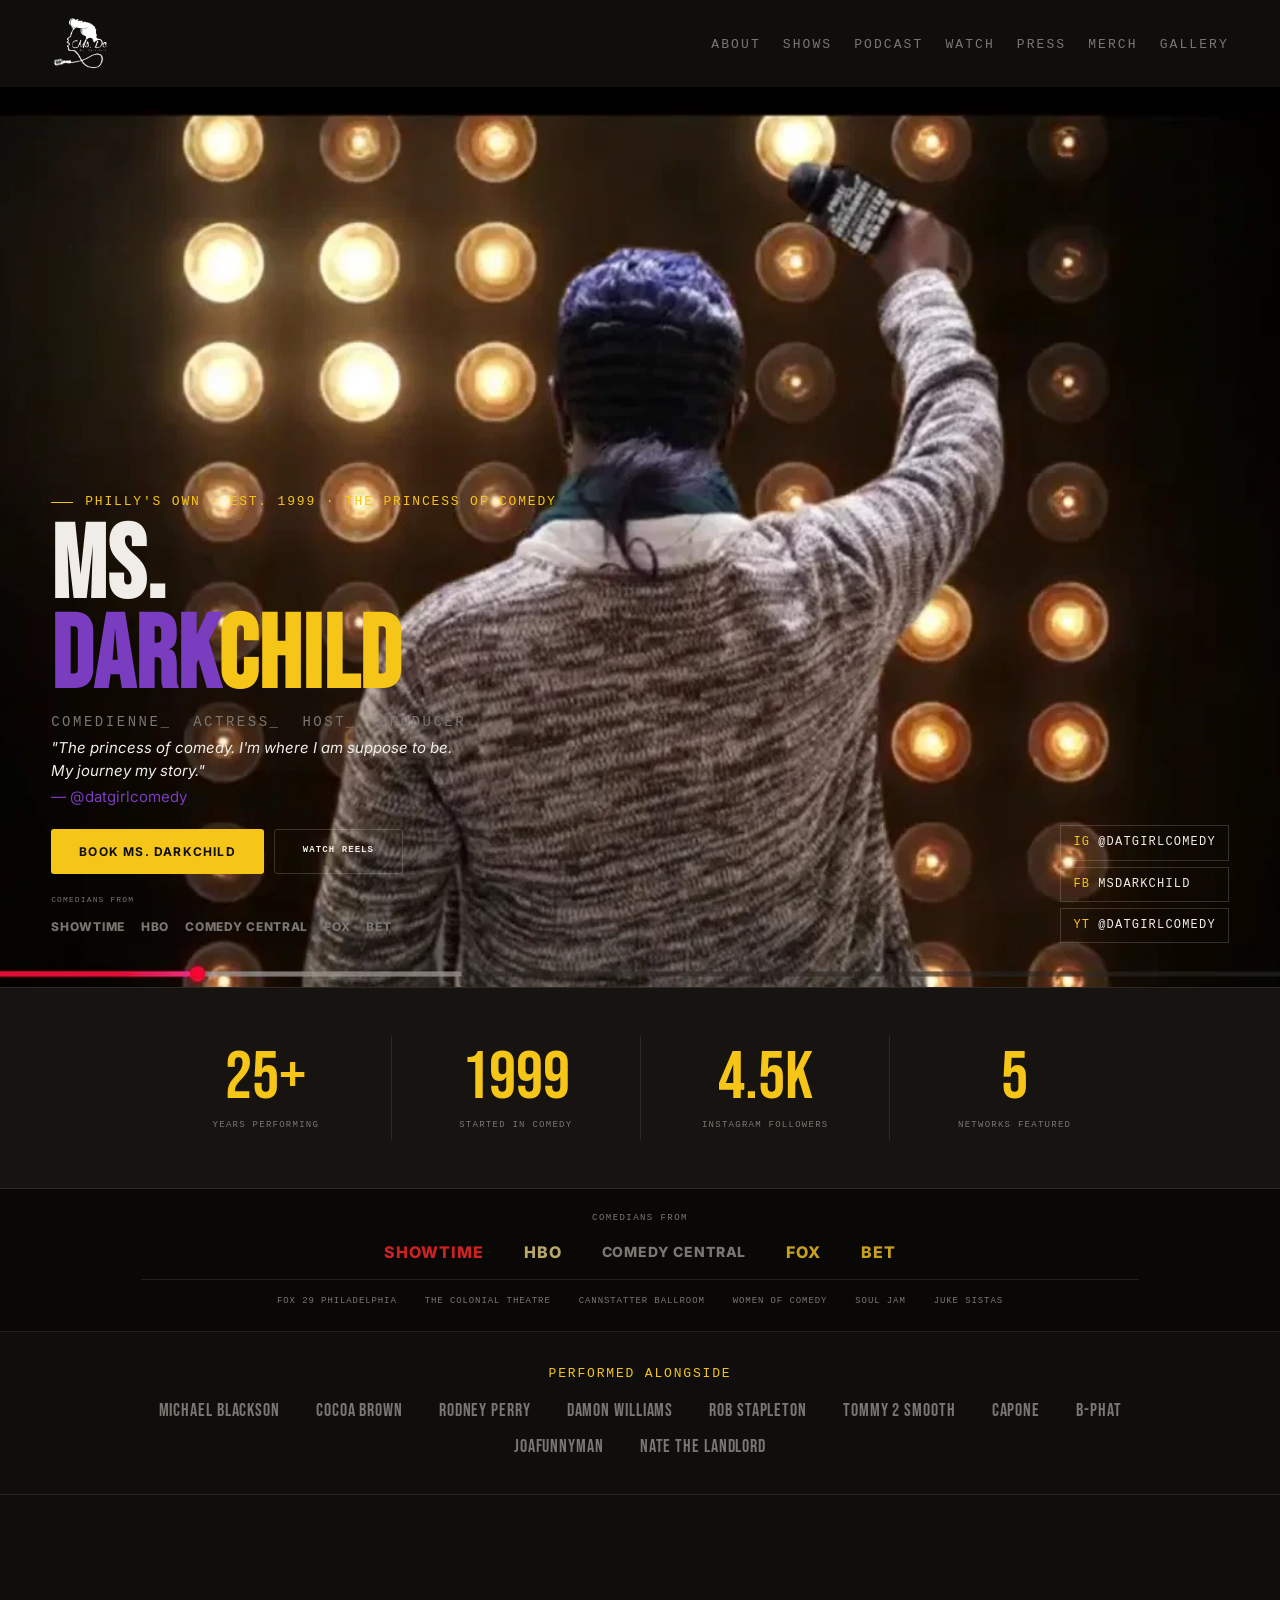
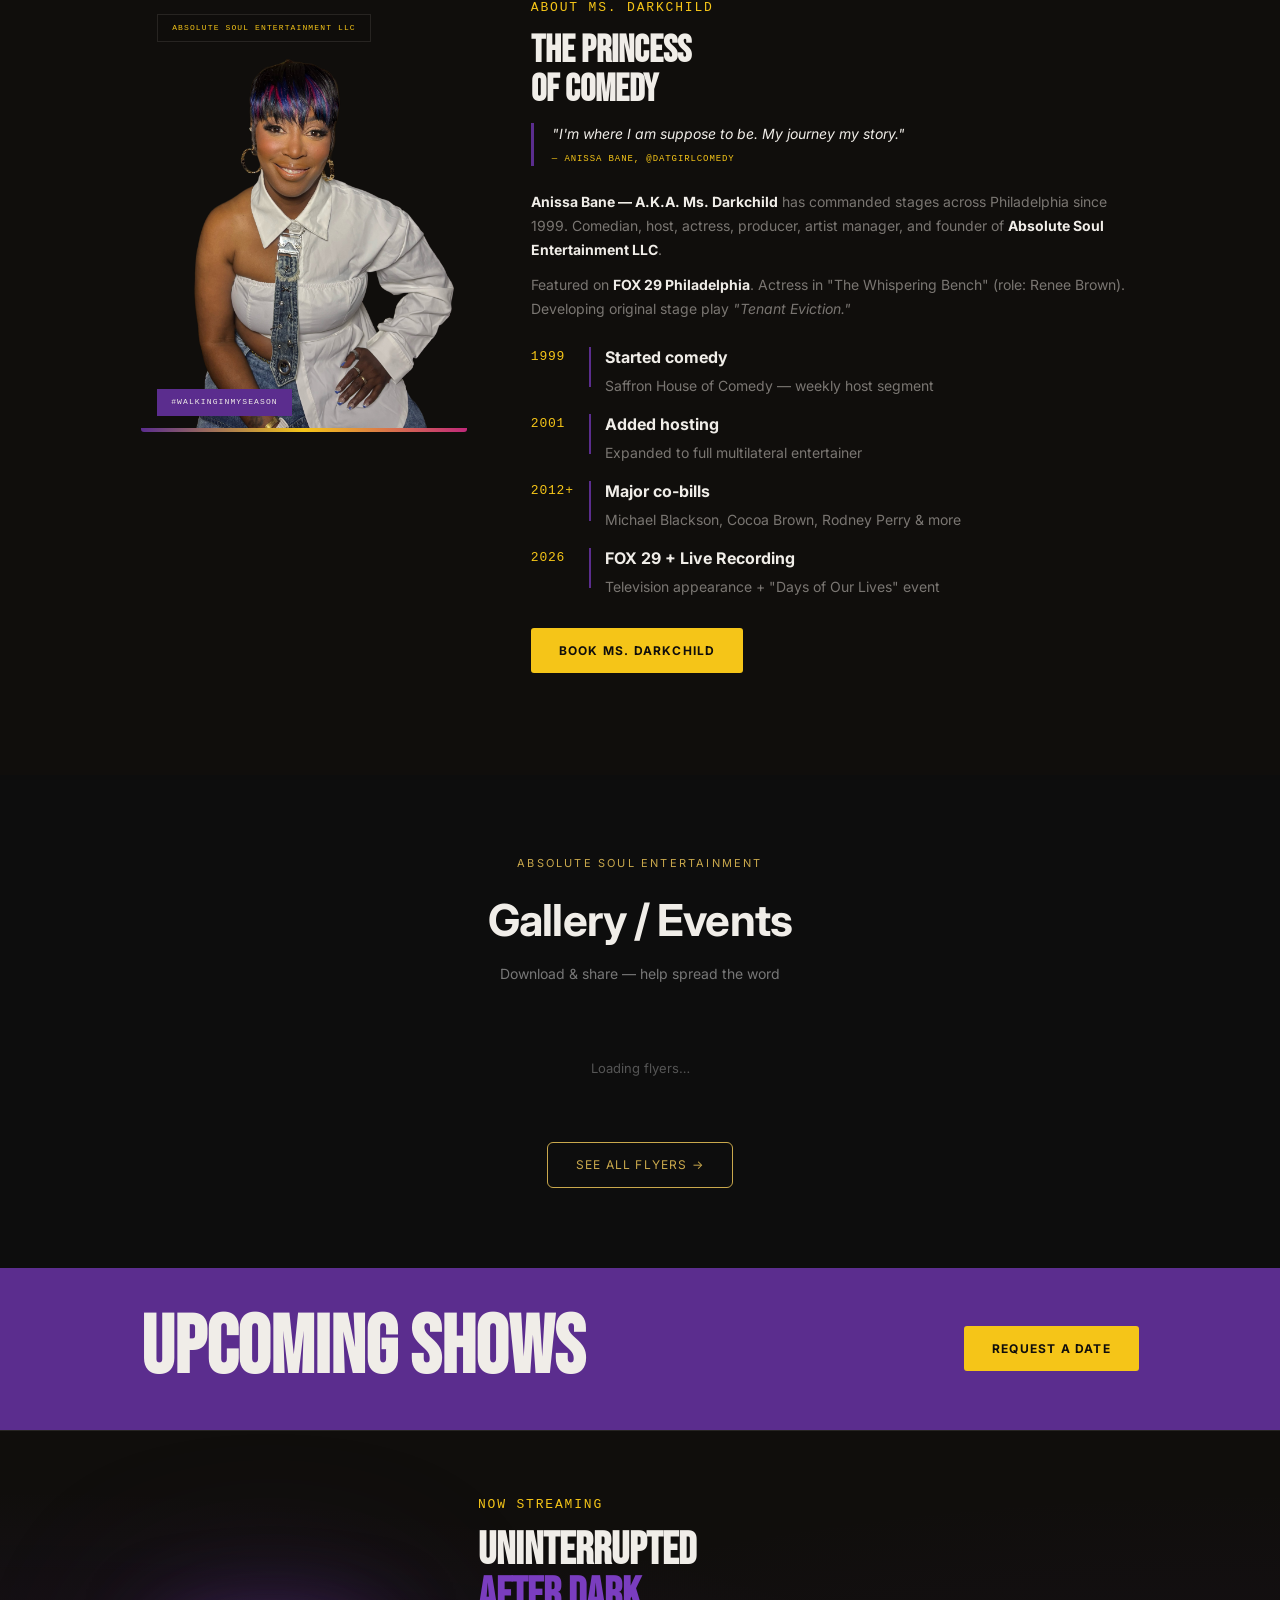
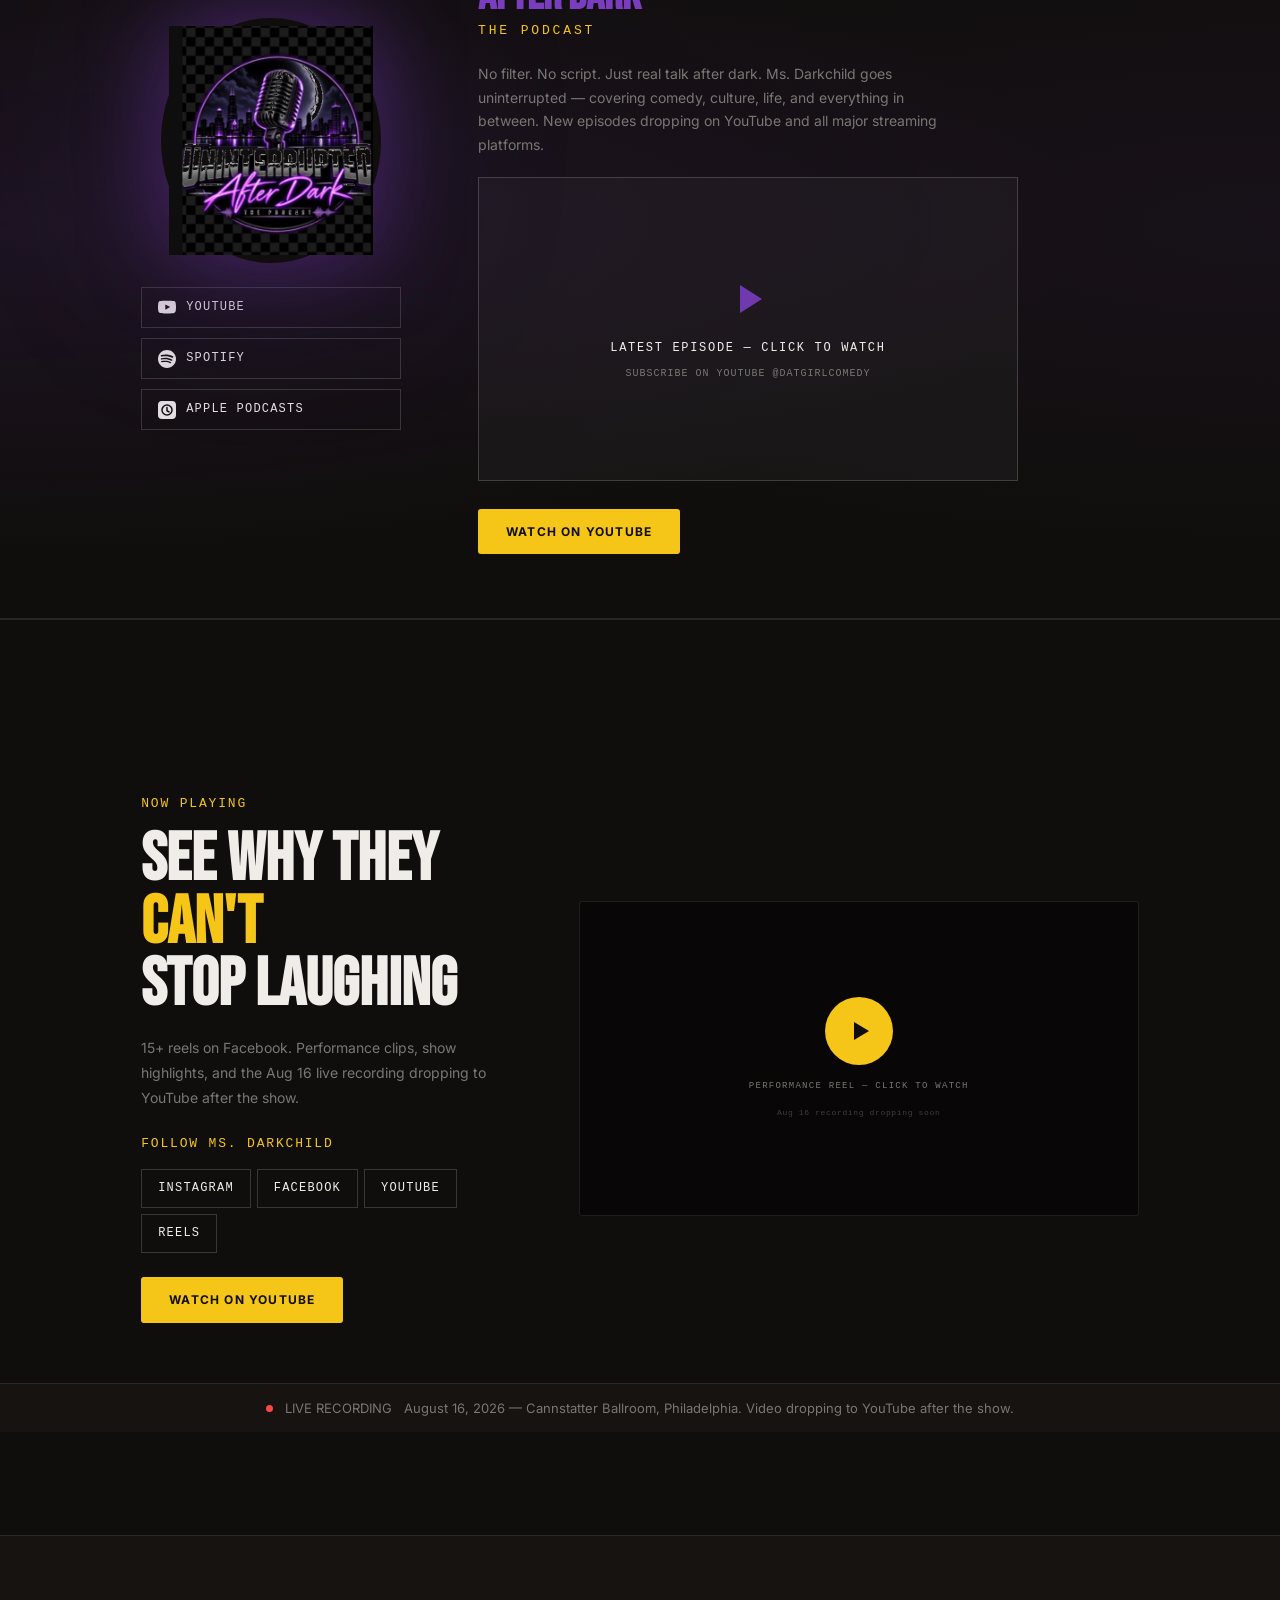
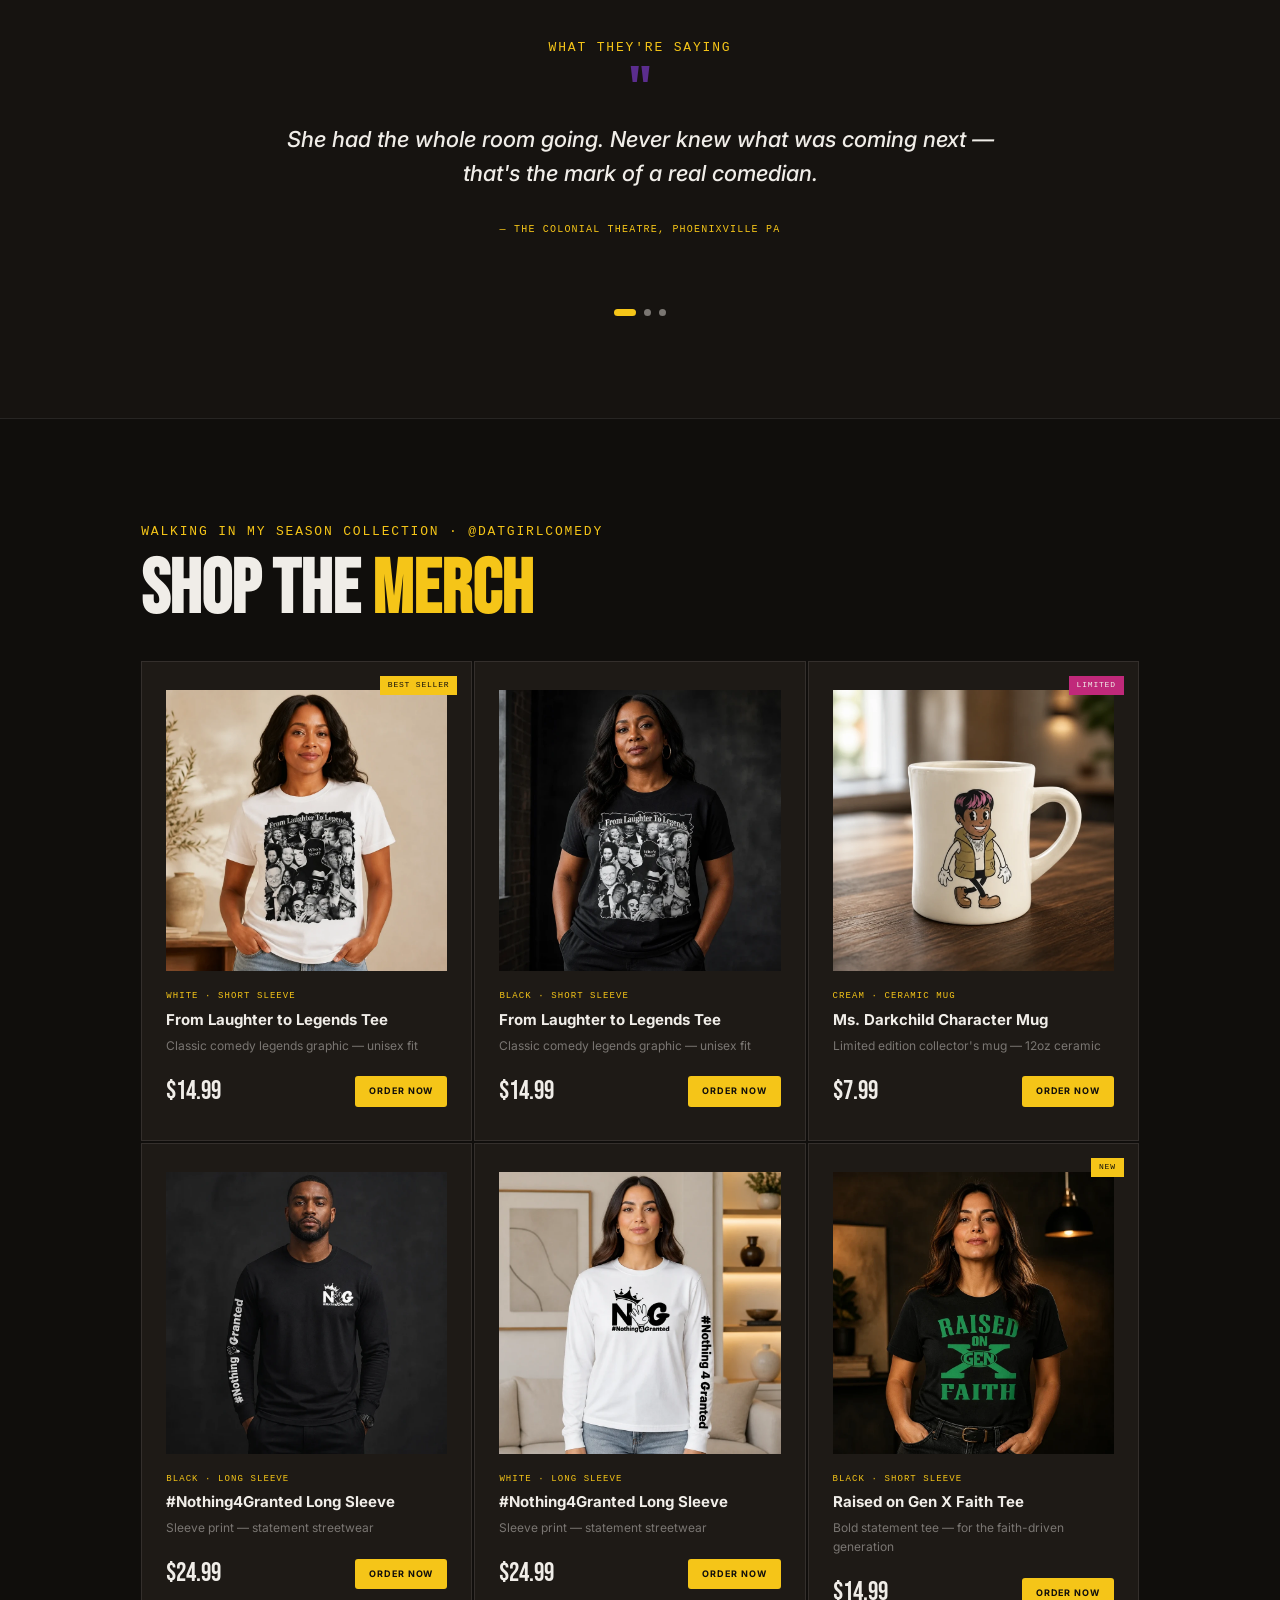
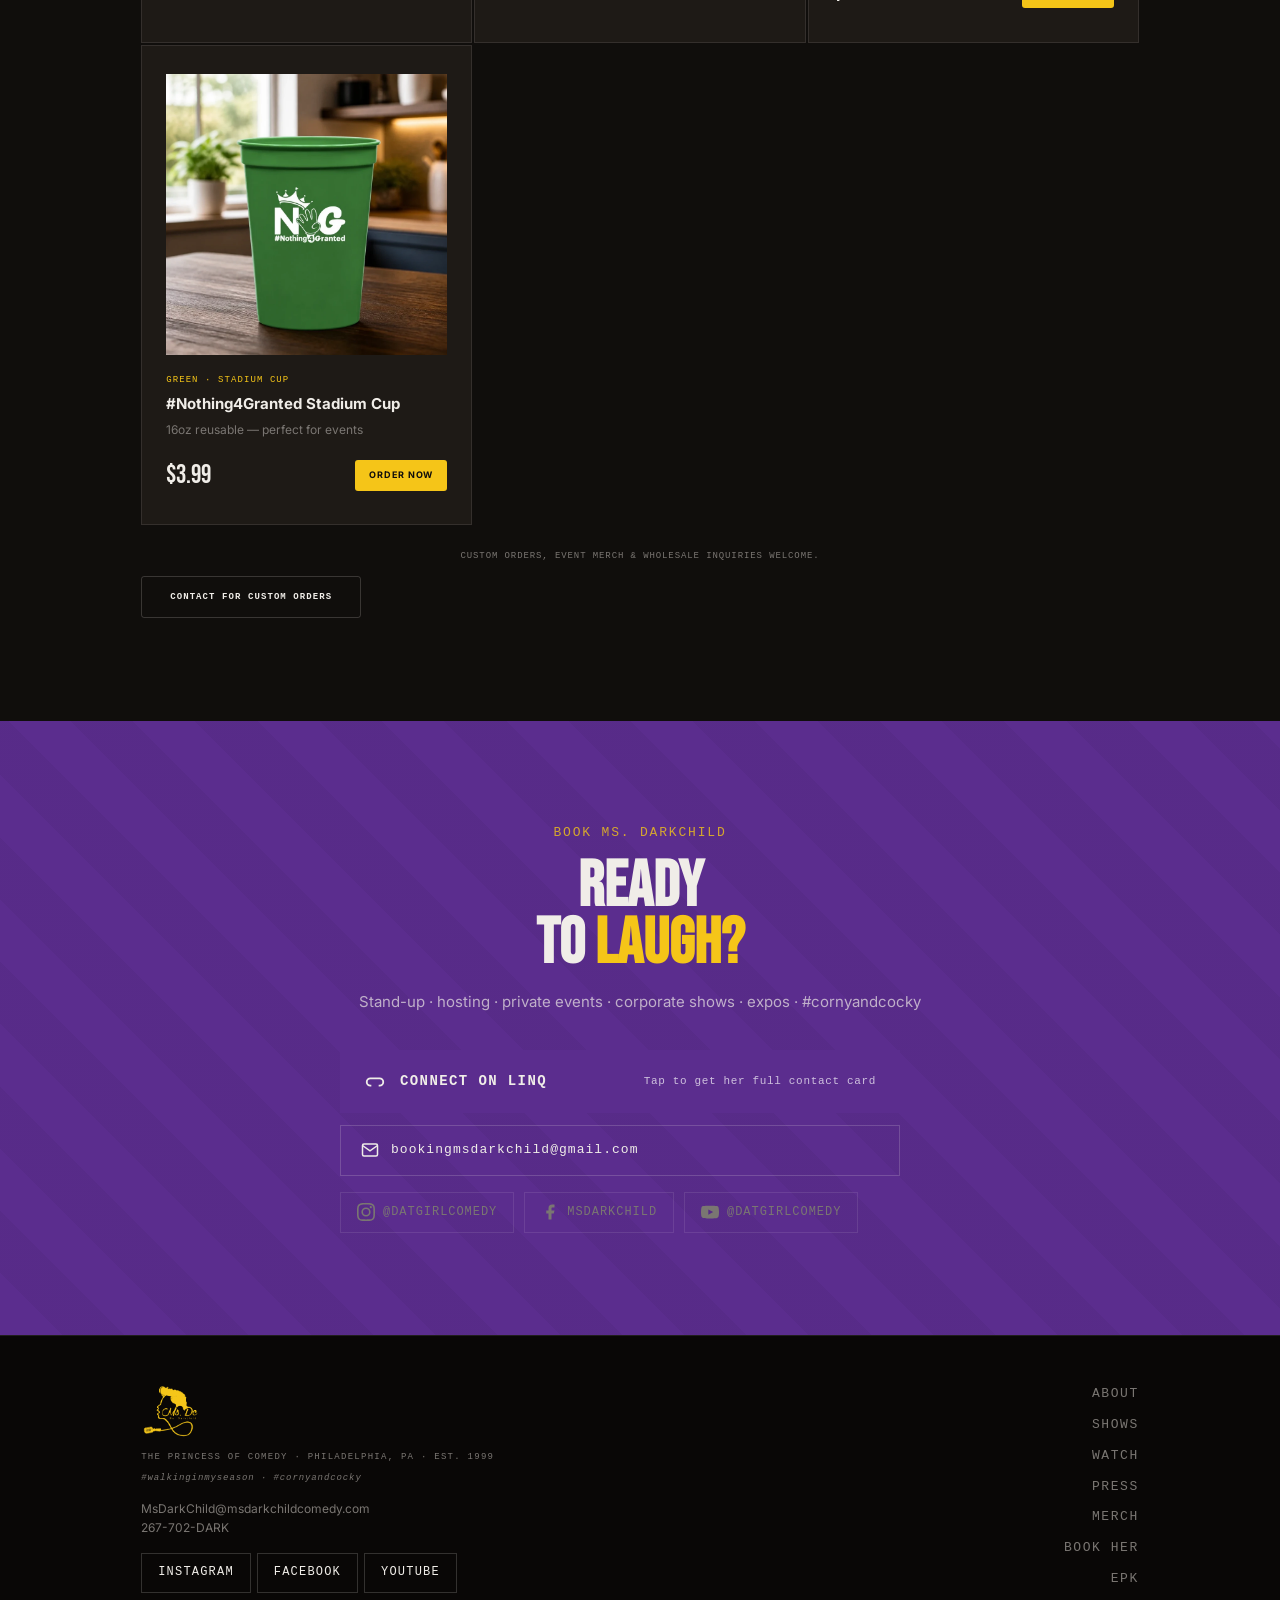
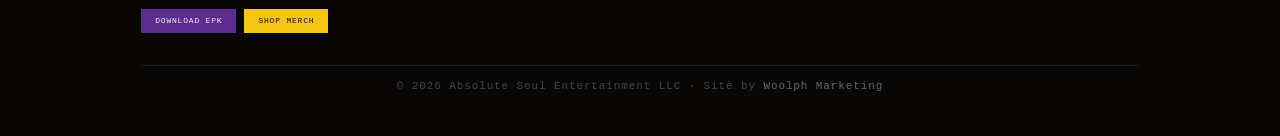
==== commit 7217285a: "Update Twitter image meta tag URL" ====
--- a/index.html
+++ b/index.html
@@ -14,14 +14,15 @@
   <meta property="og:url"         content="https://aaron2047.github.io/darkchild-site/">
   <meta property="og:title"       content="Ms. Darkchild | The Princess of Comedy">
   <meta property="og:description" content="Philadelphia's own Ms. Darkchild — comedian, host, actress, and producer. Performing since 1999. Book her for your next event.">
-  <meta property="og:image"       content="assets/images/headshot.webp">
+  <meta property="og:image"       content="https://msdarkchildcomedy.com/assets/images/social-card.jpg">
+
 
   <!-- Twitter Card -->
   <meta name="twitter:card"        content="summary_large_image">
   <meta name="twitter:site"        content="@Datgirlcomedy">
   <meta name="twitter:title"       content="Ms. Darkchild | The Princess of Comedy">
   <meta name="twitter:description" content="Philadelphia's own Ms. Darkchild — comedian, host, actress &amp; producer. Book her today.">
-  <meta name="twitter:image"       content="assets/images/headshot.webp">
+  <meta name="twitter:image"       content="https://msdarkchildcomedy.com/assets/images/social-card.jpg">
 
   <!-- Fonts -->
   <link rel="preconnect" href="https://fonts.googleapis.com">
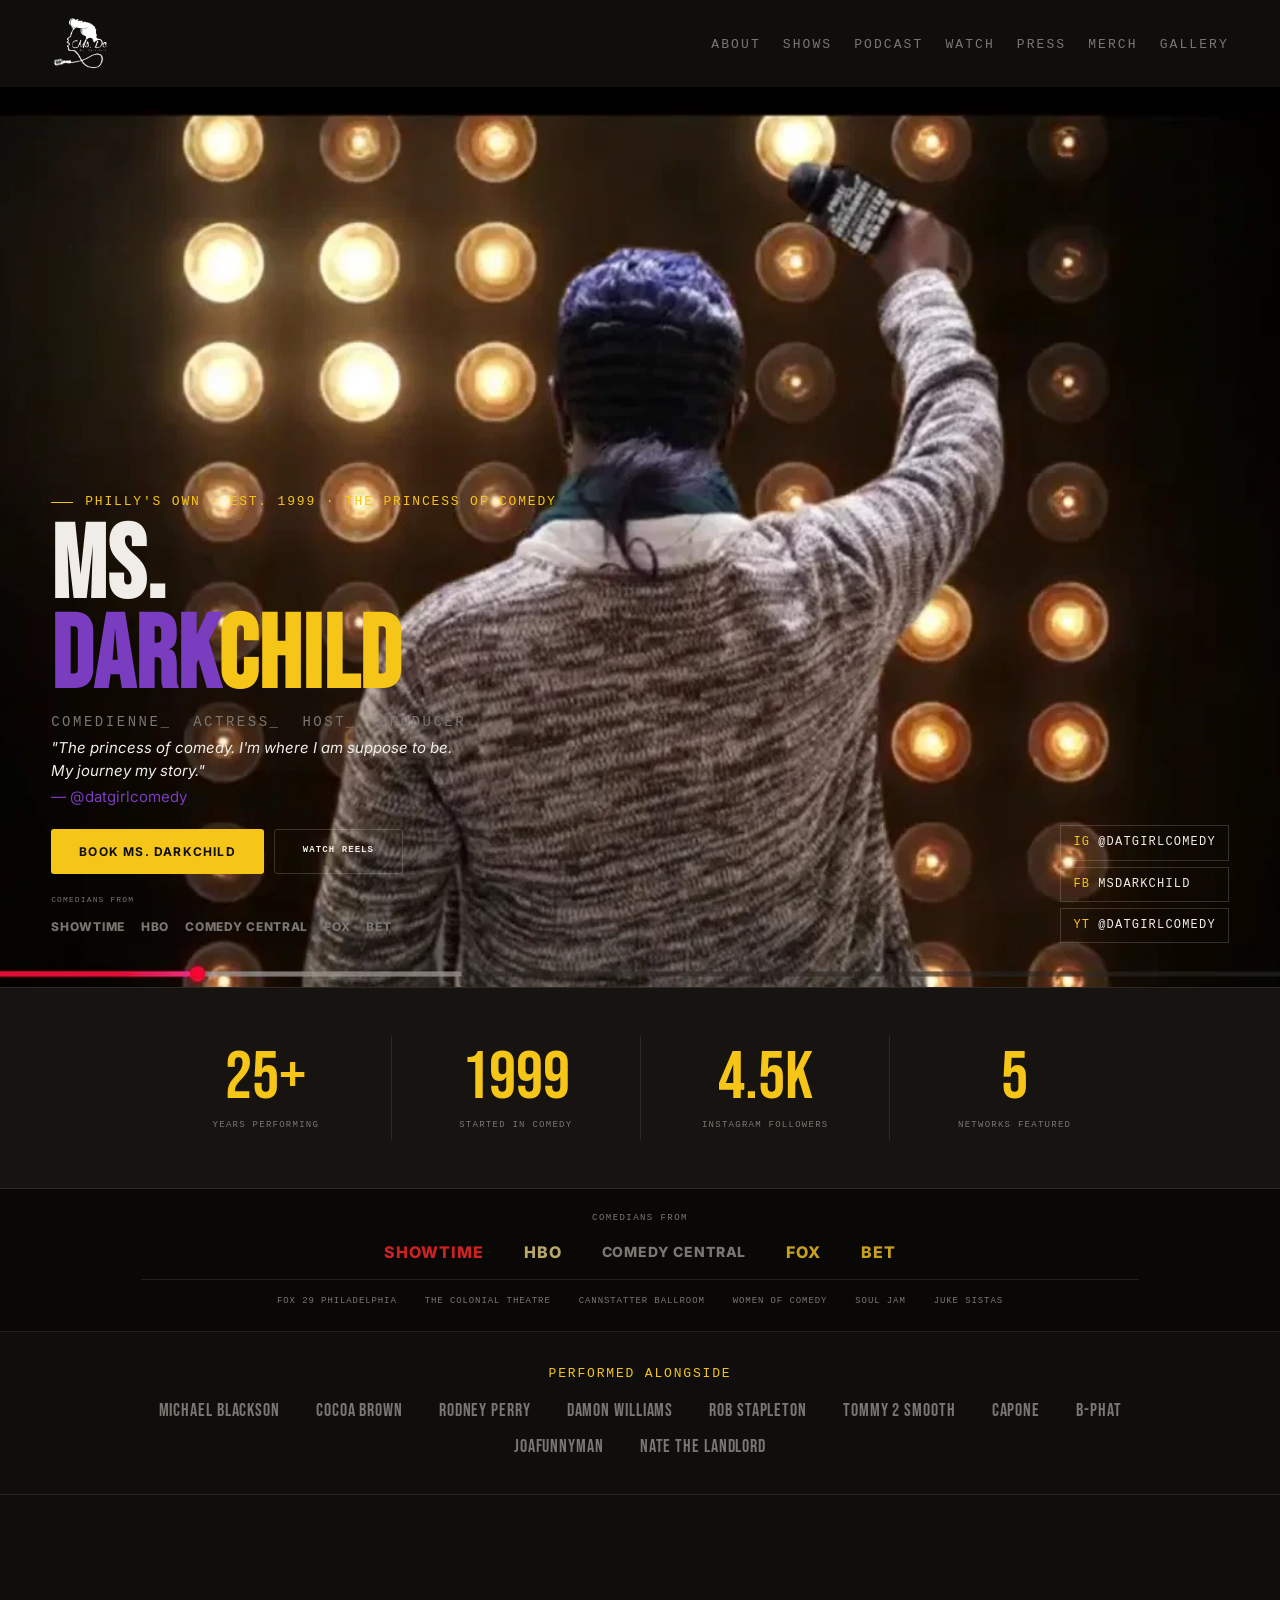
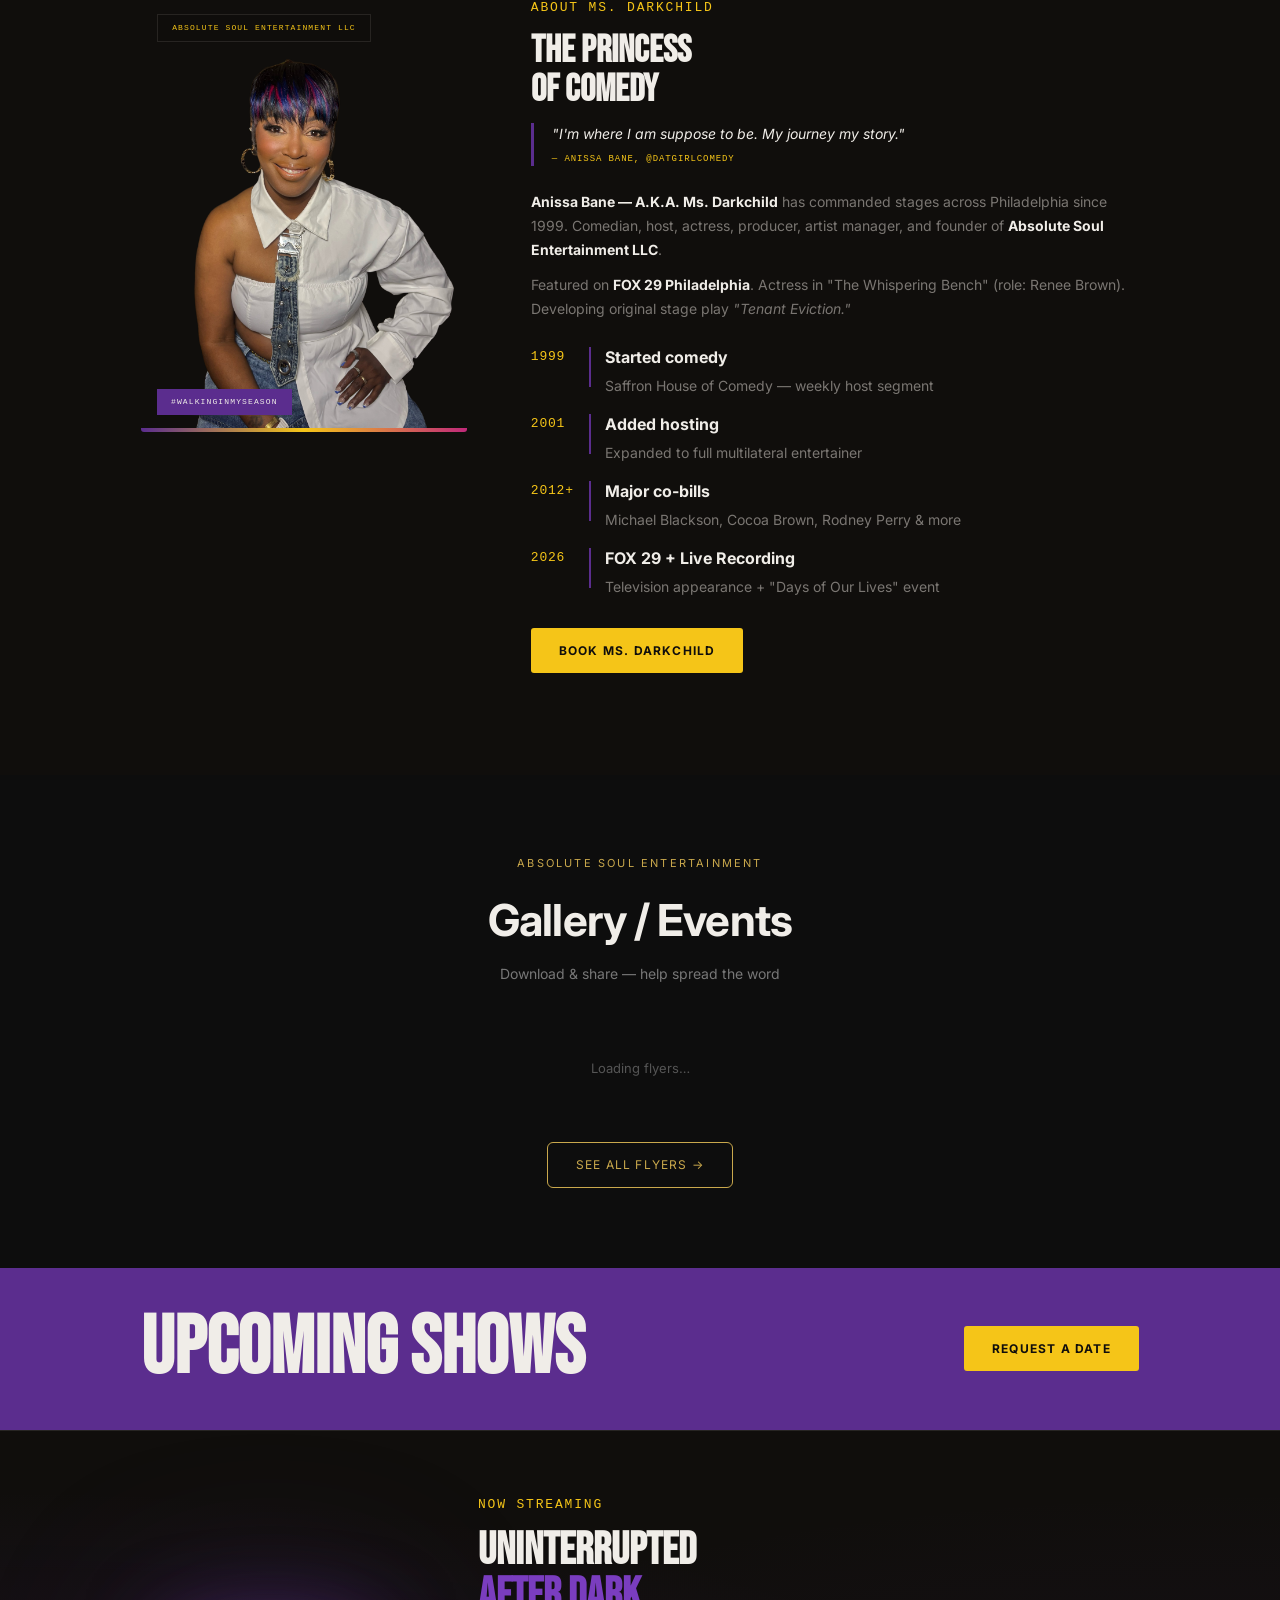
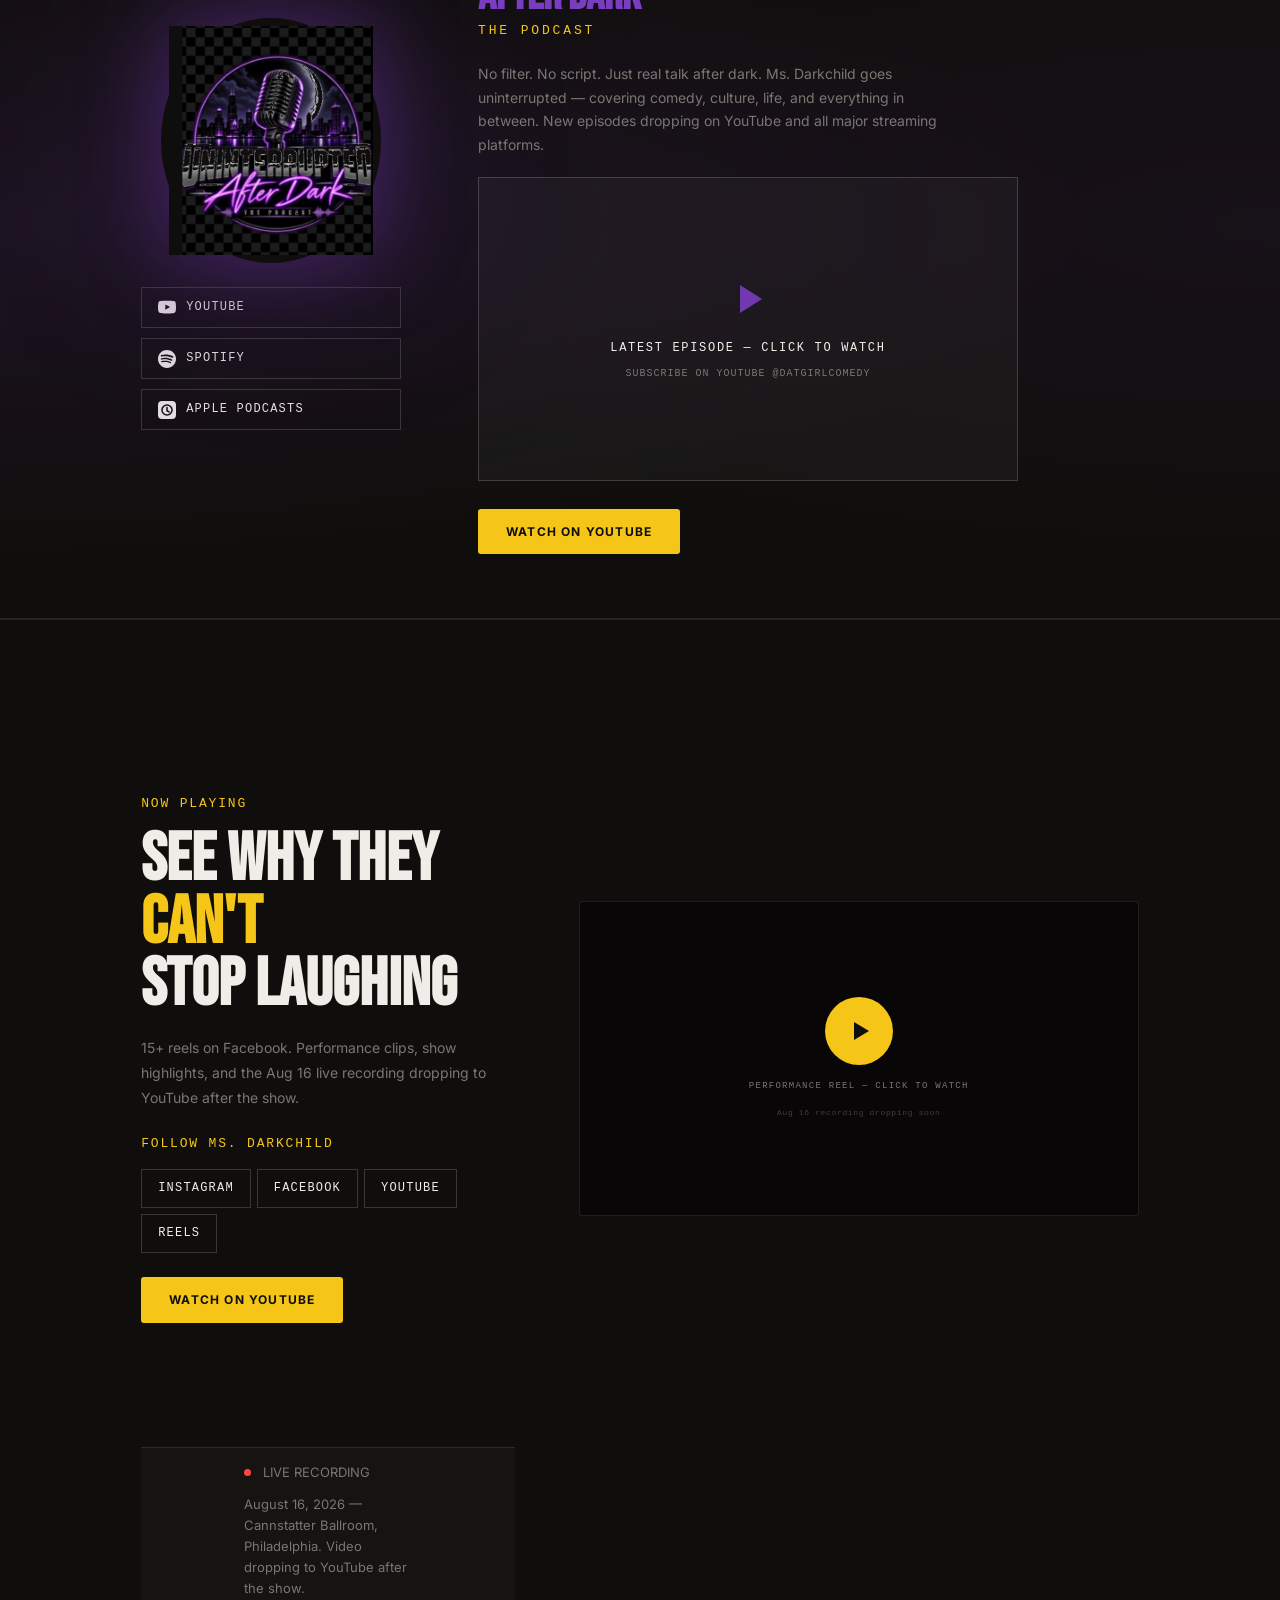
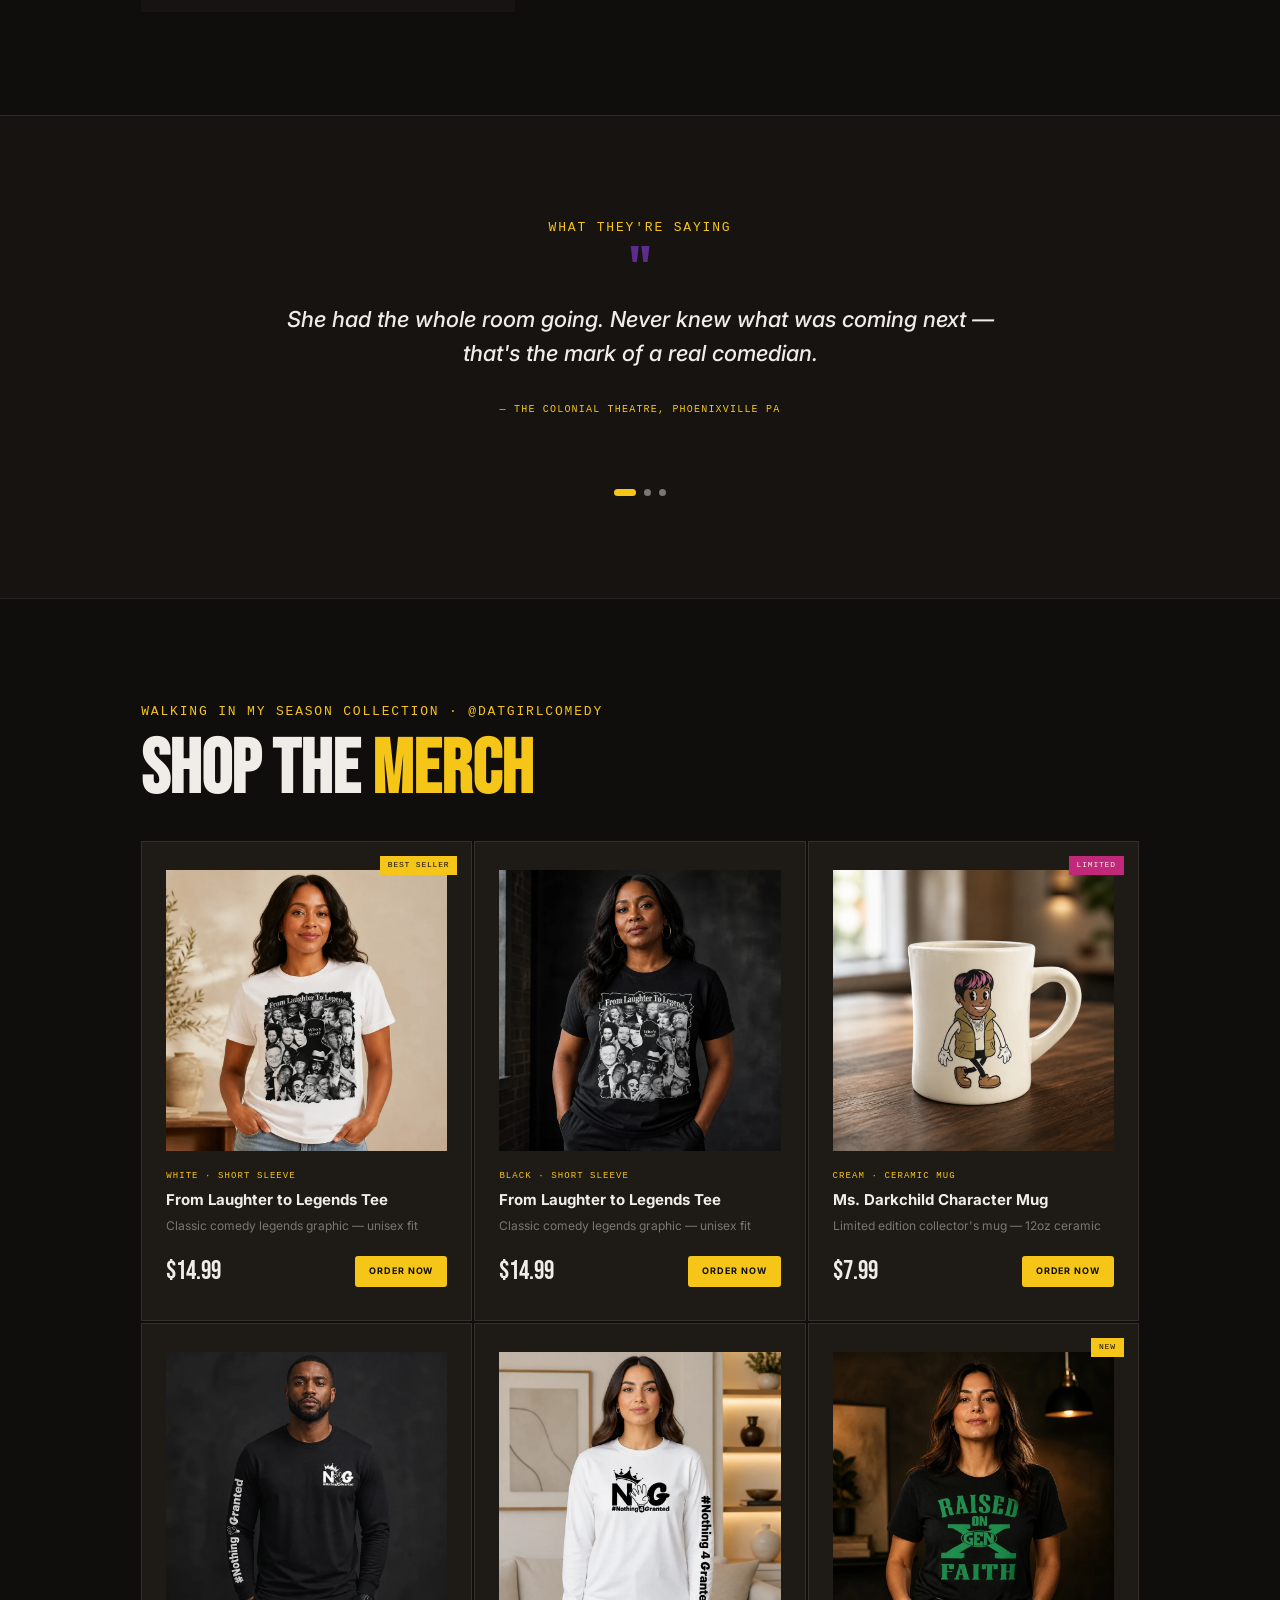
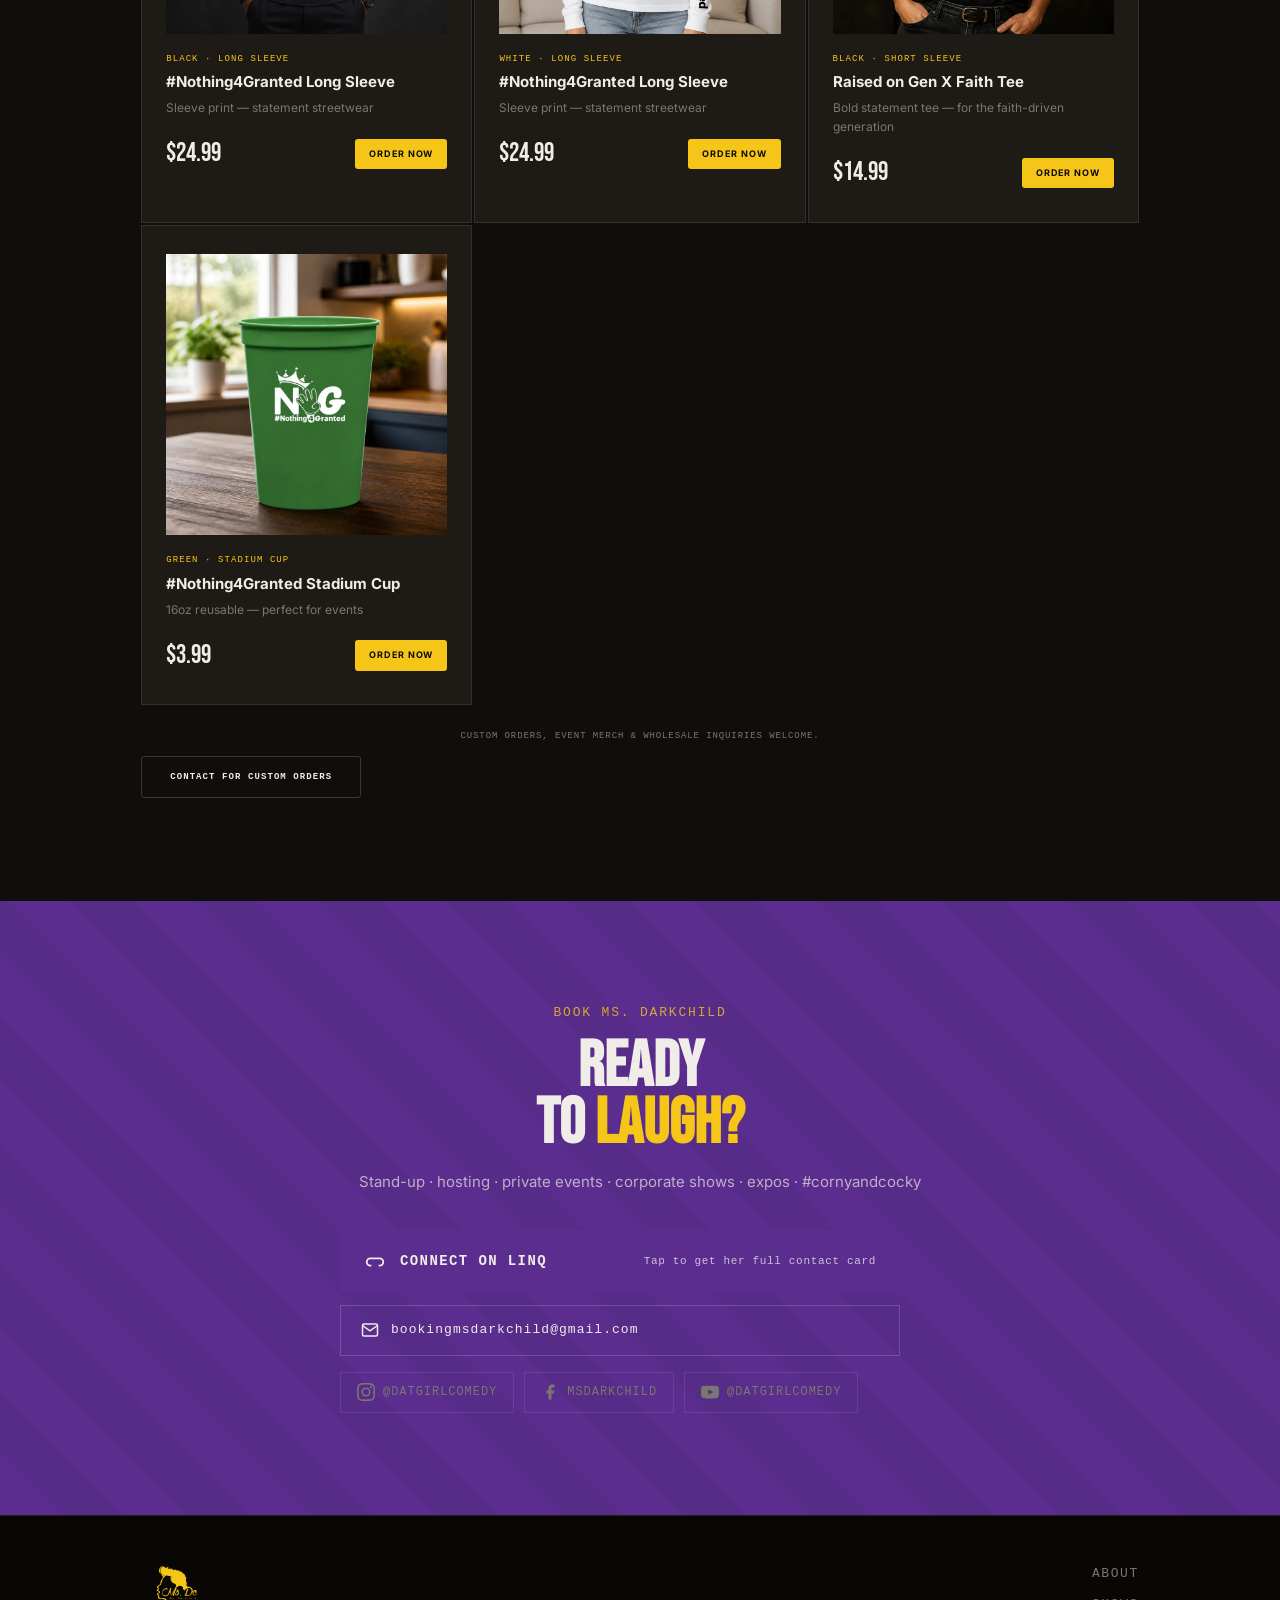
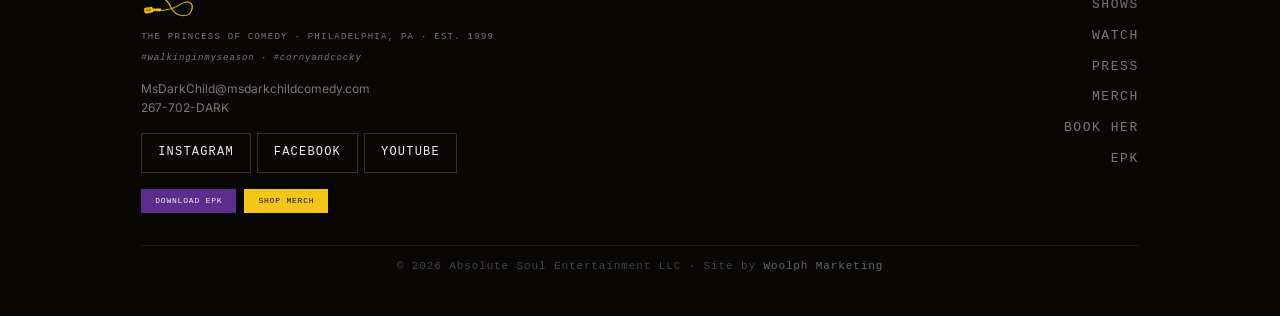
==== commit 49f491d6: "Refactor video embed section in index.html Updated video embed comments and labels for clarity." ====
--- a/index.html
+++ b/index.html
@@ -462,15 +462,16 @@
             New episodes dropping on YouTube and all major streaming platforms.
           </p>
 
-          <!-- Video embed — swap YOUTUBE_ID when available -->
+         <!-- Video embed — auto-loads from assets/data/videos.json -->
           <div class="podcast__video-wrap">
-            <div class="podcast__video-placeholder" id="podcast-player">
+            <div class="podcast__video-placeholder" id="podcast-player" onclick="loadPodcastVideo()">
               <div class="podcast__play-icon" aria-hidden="true">
                 <svg width="48" height="48" viewBox="0 0 24 24" fill="currentColor"><path d="M8 5v14l11-7z"/></svg>
               </div>
-              <p class="podcast__video-label">LATEST EPISODE — CLICK TO WATCH</p>
+              <p class="podcast__video-label" id="podcast-video-label">LATEST EPISODE — CLICK TO WATCH</p>
               <p class="podcast__video-sub">Subscribe on YouTube @Datgirlcomedy</p>
             </div>
+            <div id="podcast-video-frame" style="display:none; width:100%; height:100%;"></div>
           </div>
 
           <a href="https://www.youtube.com/@Datgirlcomedy" target="_blank" rel="noopener" class="btn btn--gold">
@@ -509,27 +510,21 @@
           </a>
         </div>
 
-        <!-- YouTube embed slot -->
+        <!-- YouTube embed slot — auto-loads from assets/data/videos.json -->
         <div class="watch__embed">
-          <!-- REPLACE: swap YOUR_VIDEO_ID with any video from @Datgirlcomedy
-               Example: https://www.youtube.com/embed/XXXXXXXXXXX?rel=0&modestbranding=1
-          -->
           <div class="watch__embed-placeholder" id="video-placeholder">
             <button class="play-btn" onclick="loadVideo()" aria-label="Load video reel">
               <svg width="24" height="24" viewBox="0 0 24 24" fill="none" aria-hidden="true">
                 <polygon points="7,3 22,12 7,21" fill="#100E0C"/>
               </svg>
             </button>
-            <p>Performance Reel — Click to Watch</p>
-            <span>Aug 16 recording dropping soon</span>
+            <p id="reel-video-label">Performance Reel — Click to Watch</p>
+            <span id="reel-video-sub">Aug 16 recording dropping soon</span>
           </div>
           <div id="video-frame" style="display:none; width:100%; height:100%;">
             <!-- iframe injected by JS below -->
           </div>
         </div>
-      </div>
-    </div>
-
     <!-- Live recording alert -->
     <div class="watch__alert">
       <div class="container">
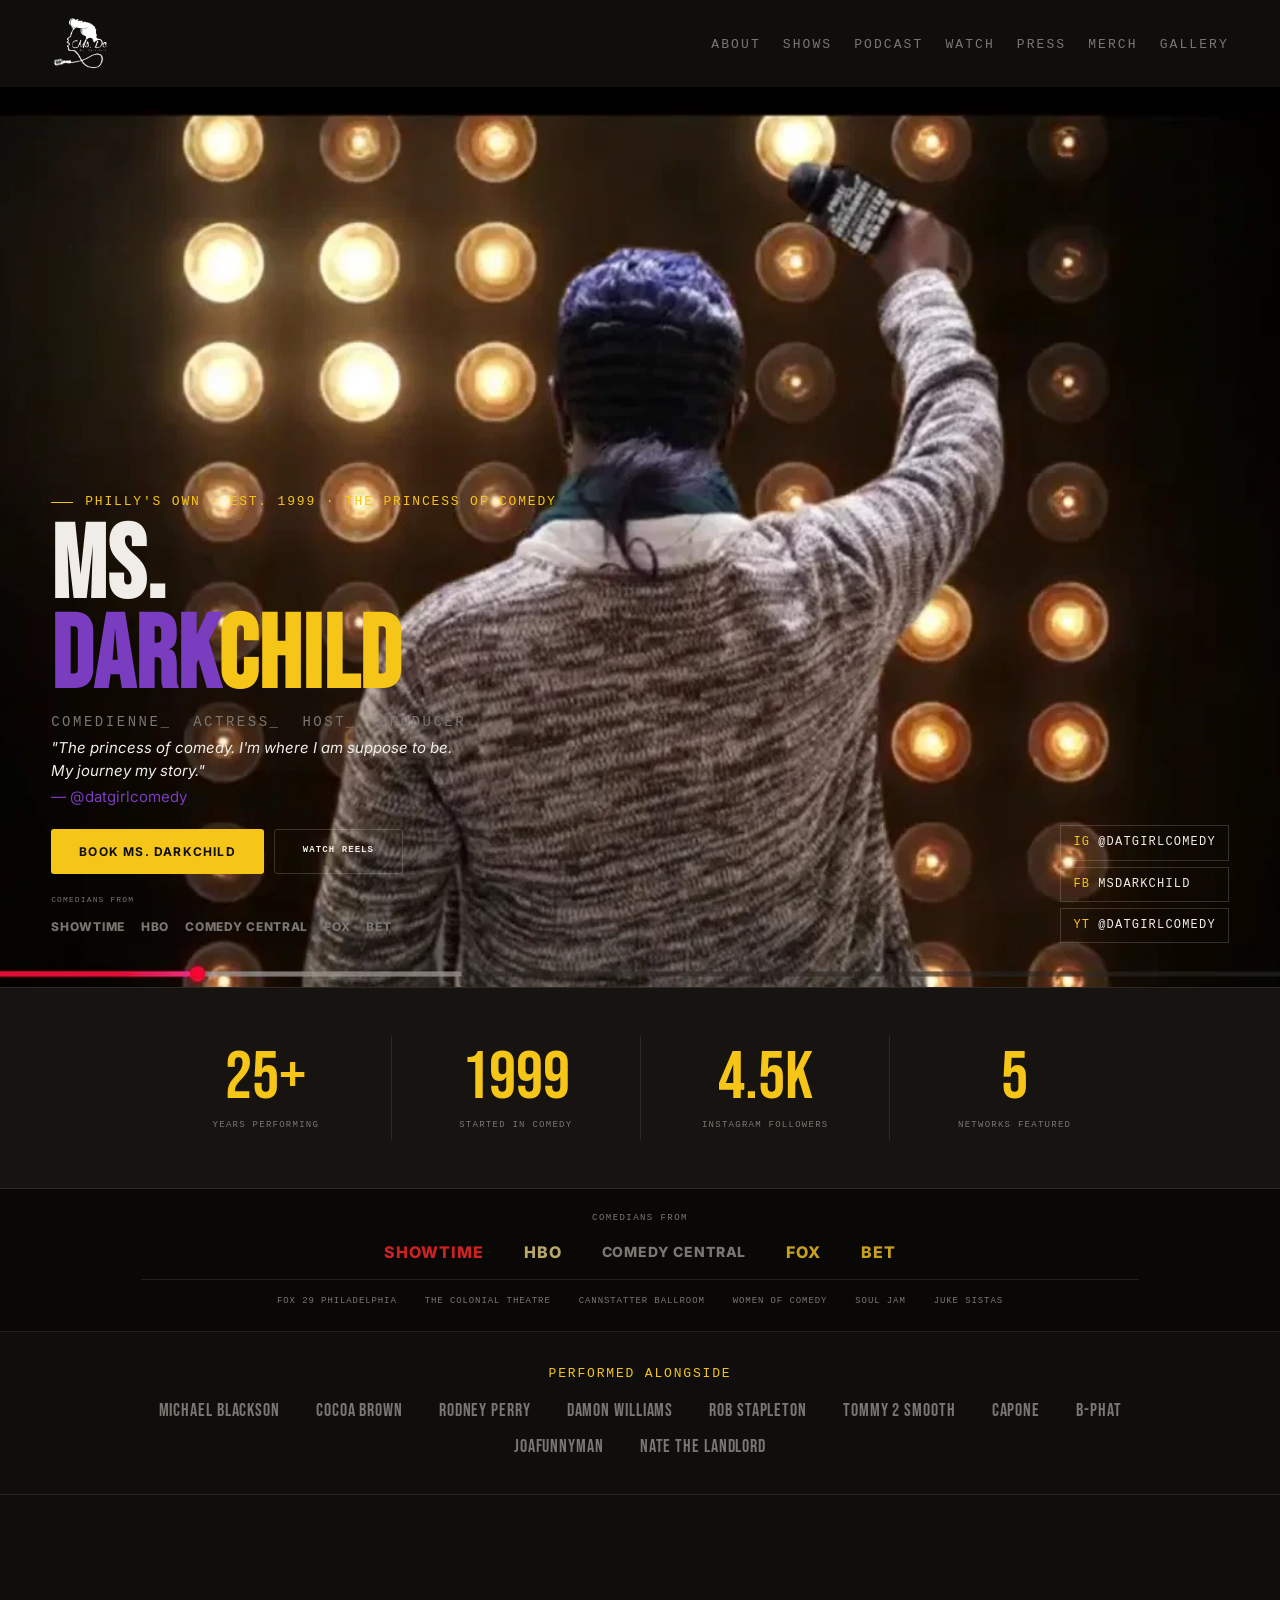
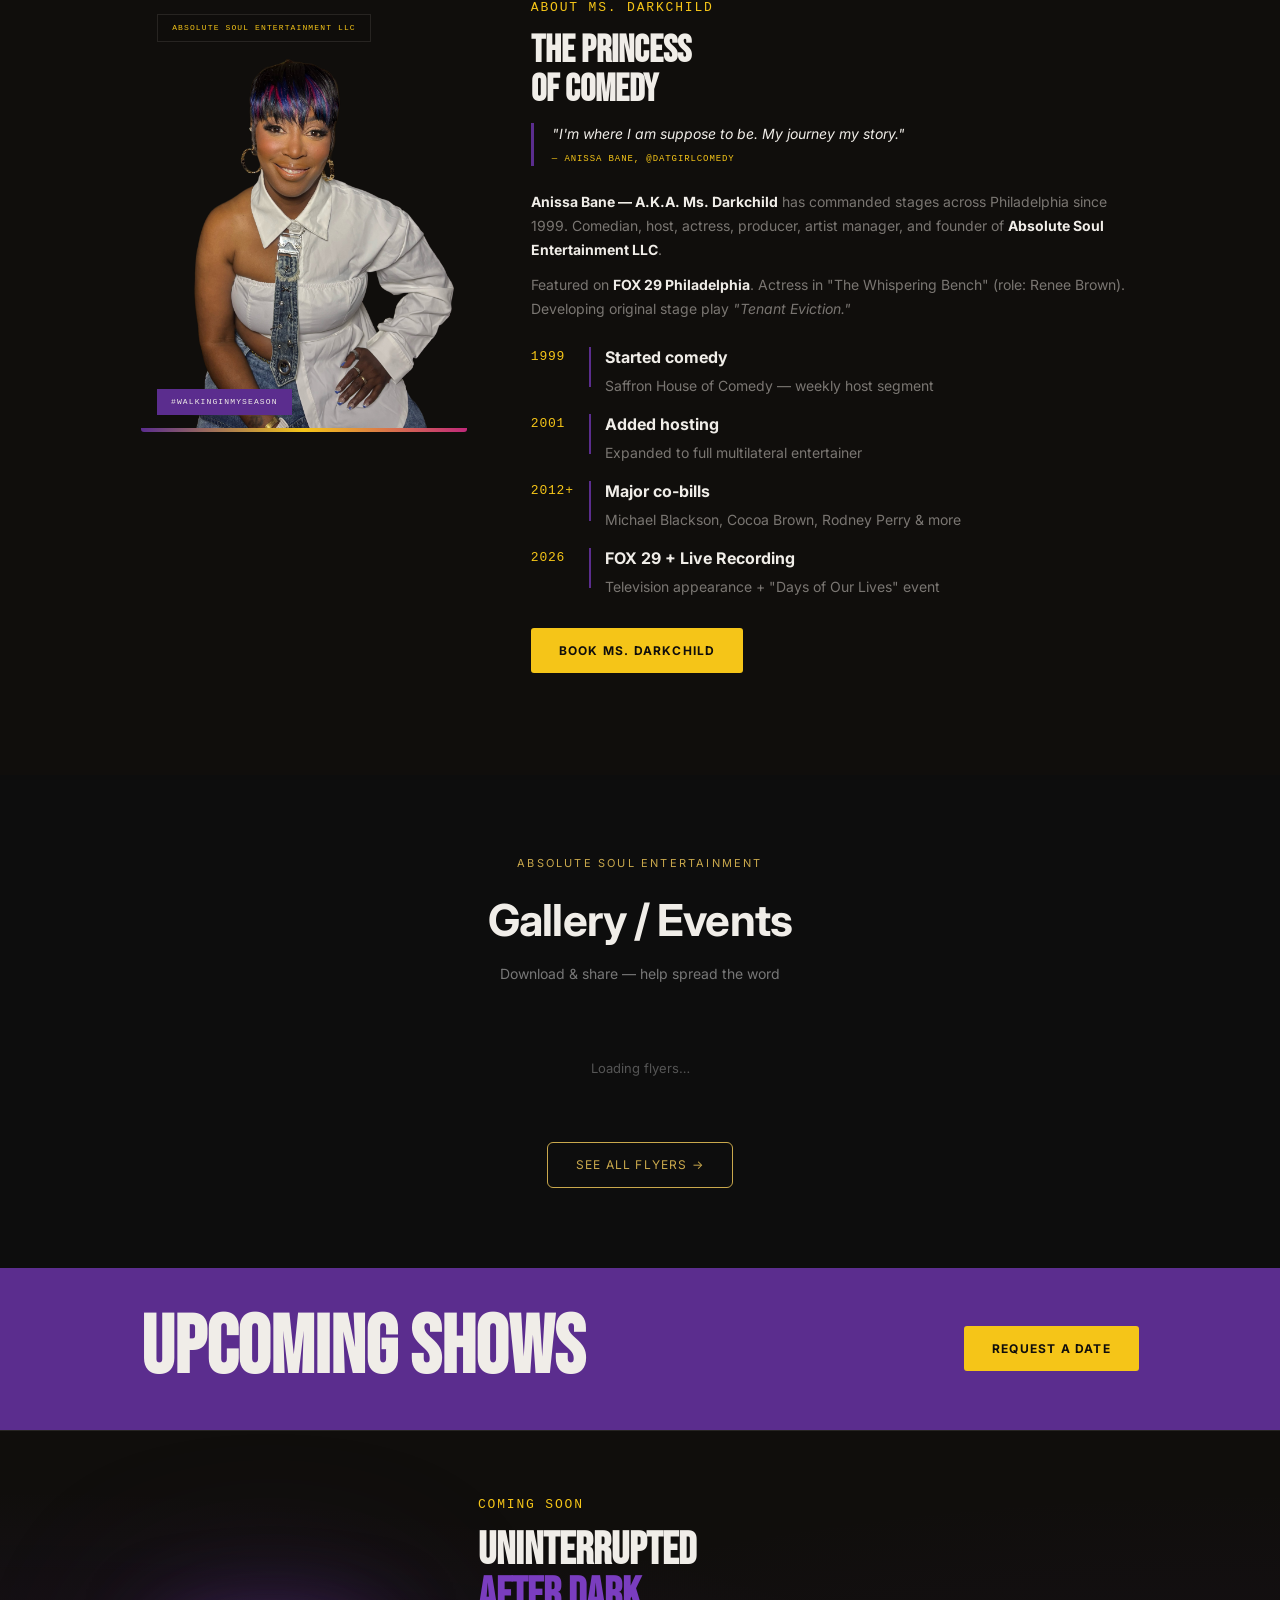
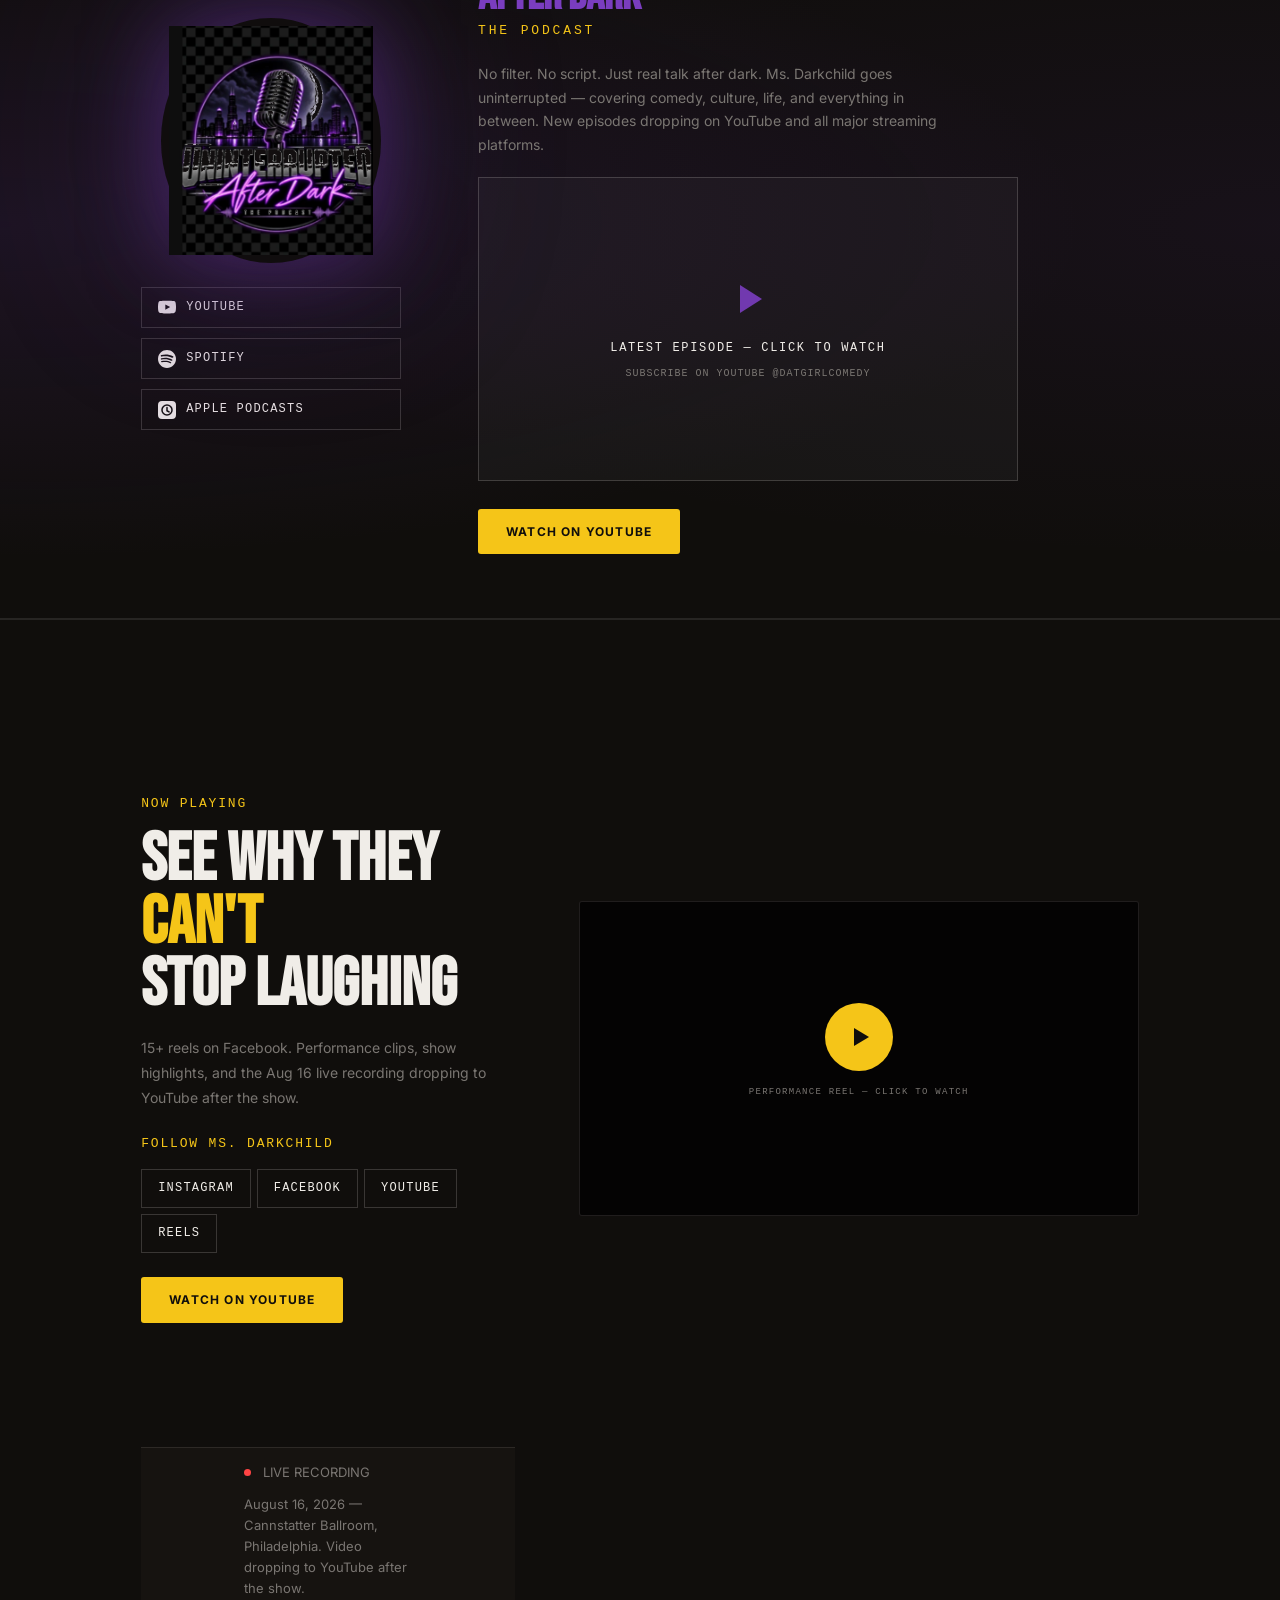
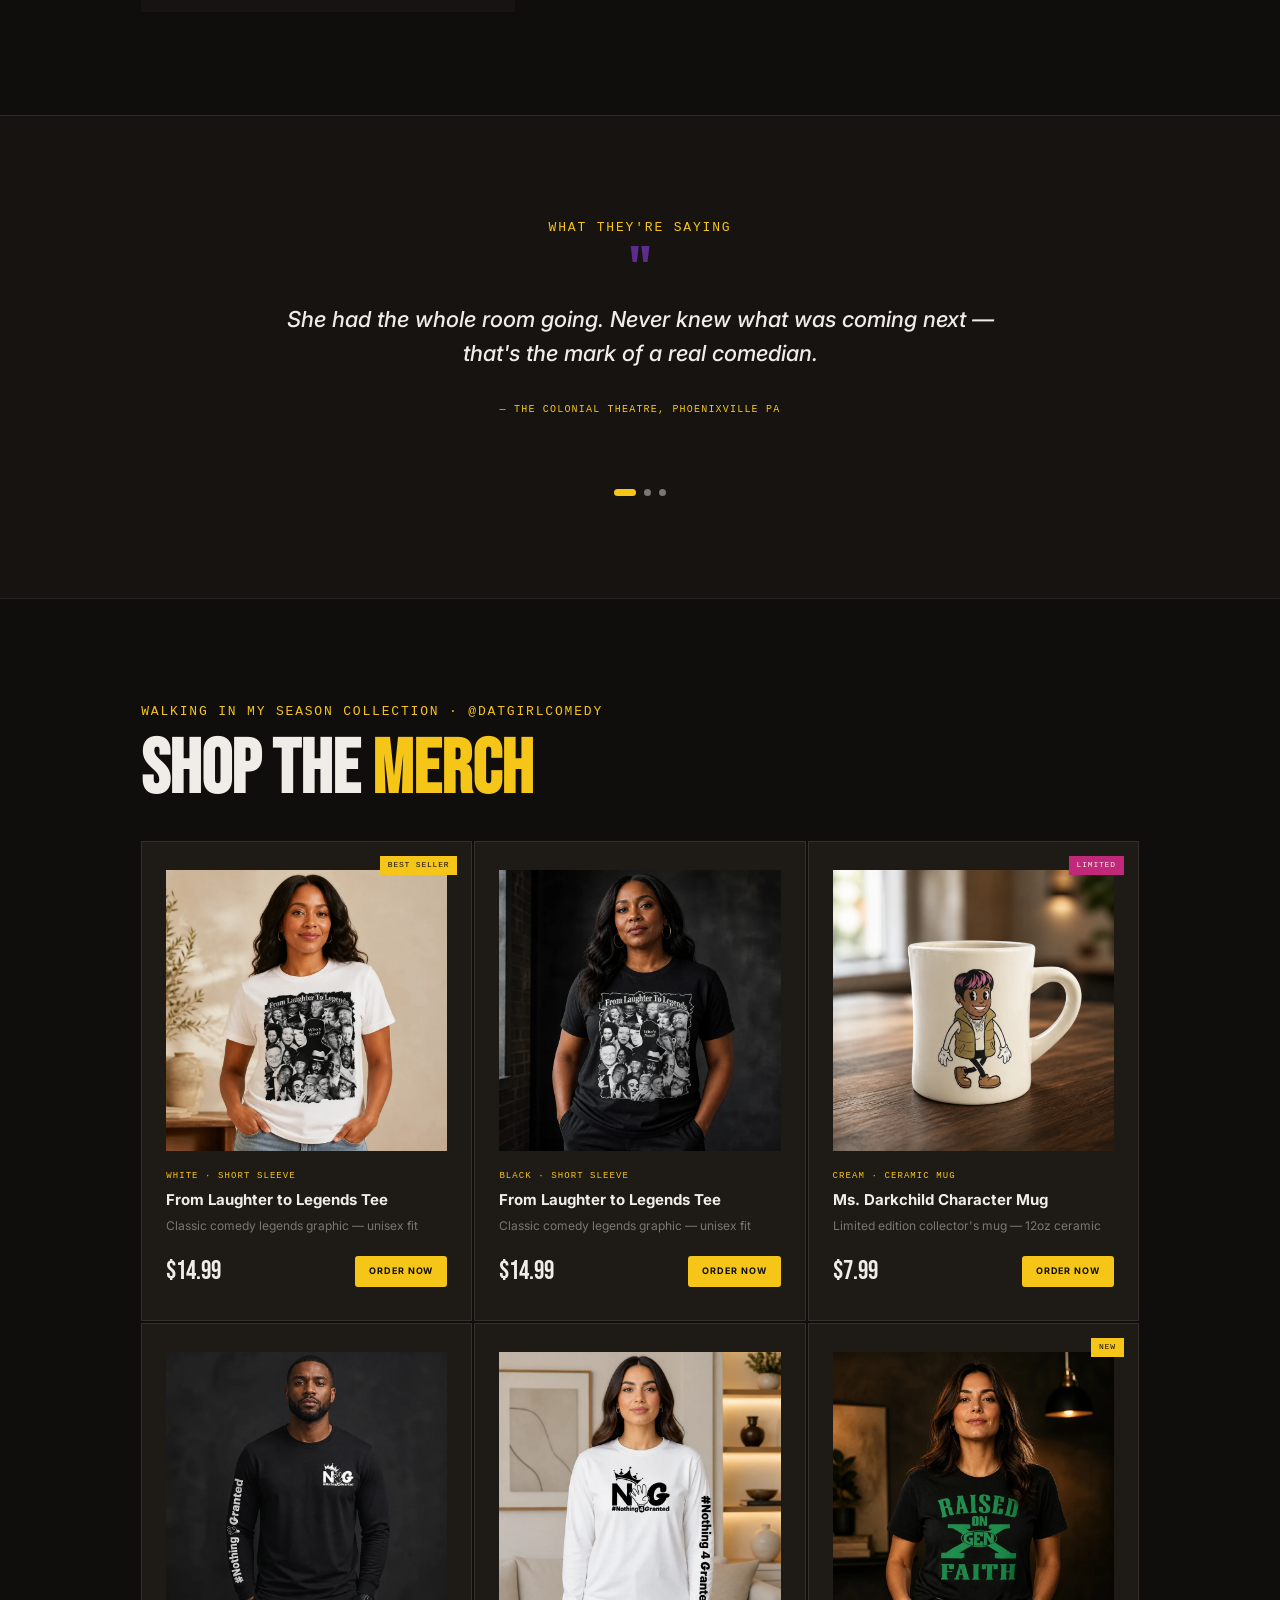
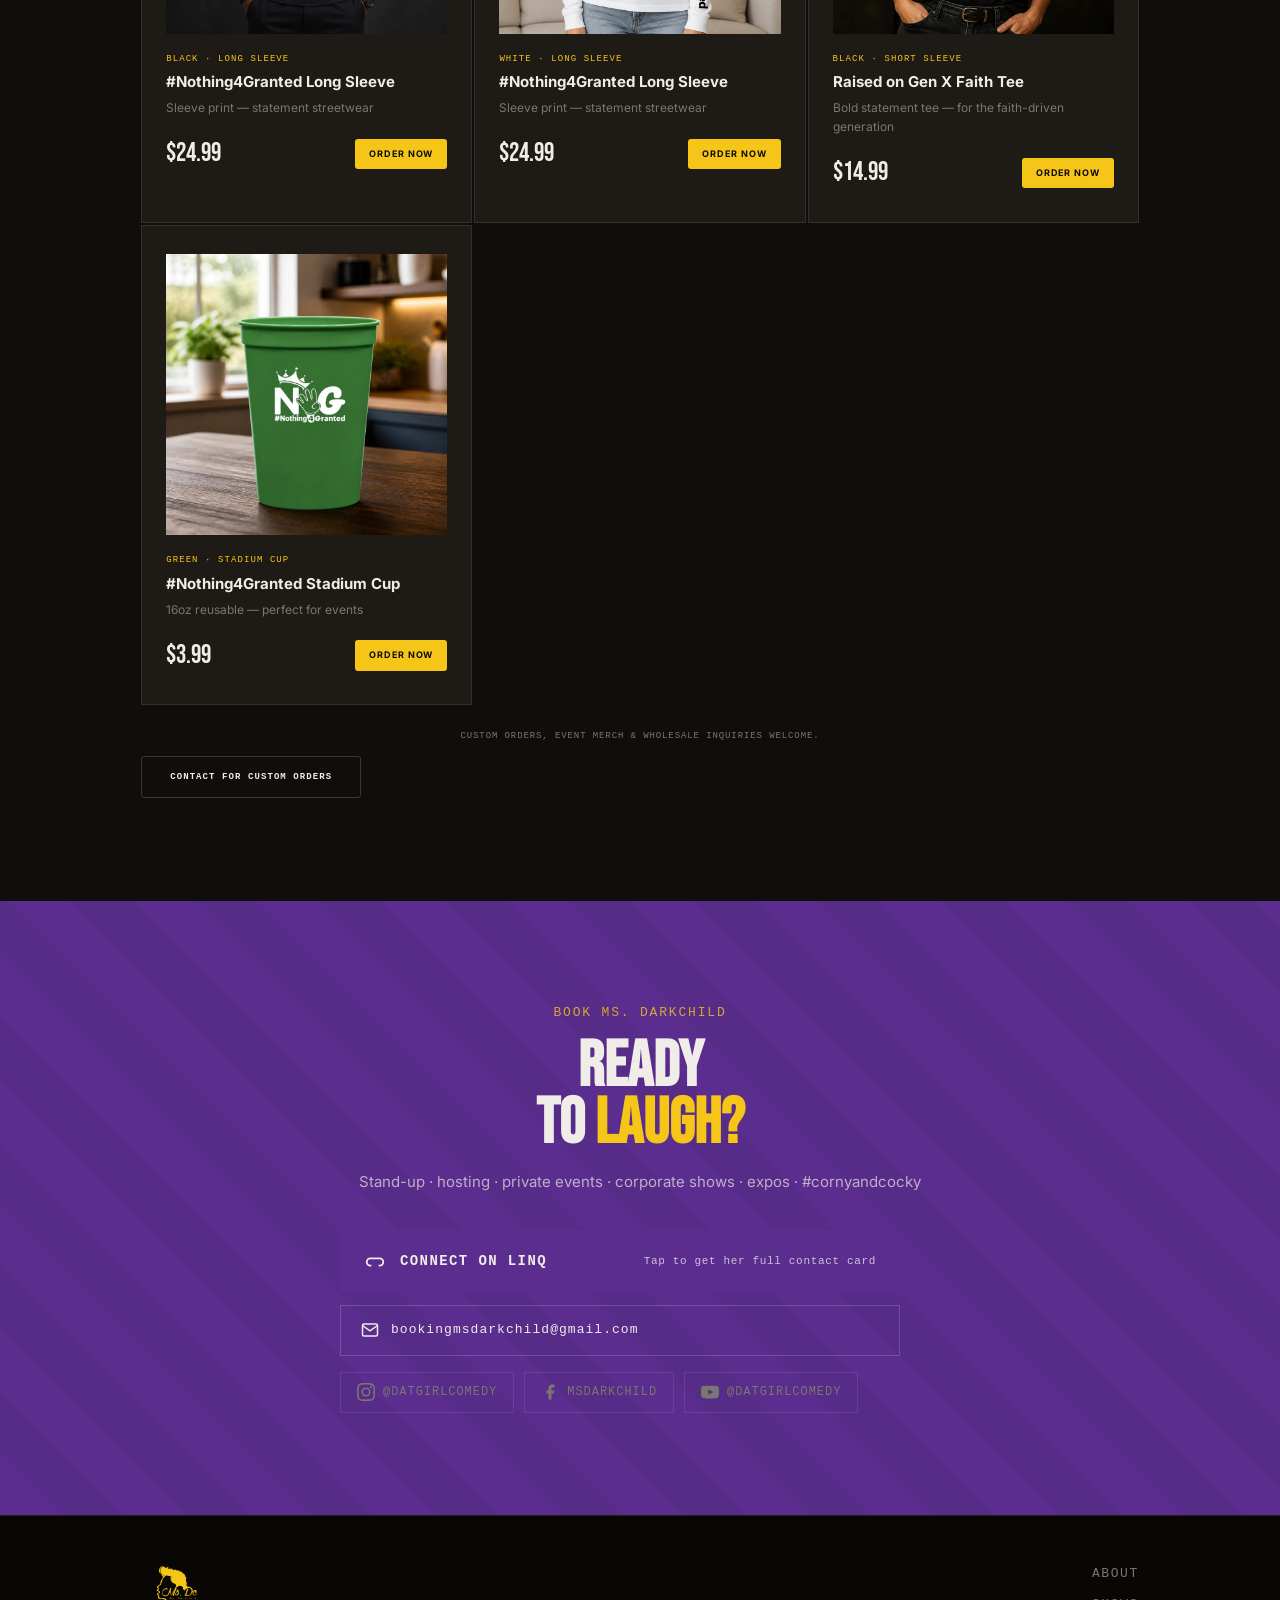
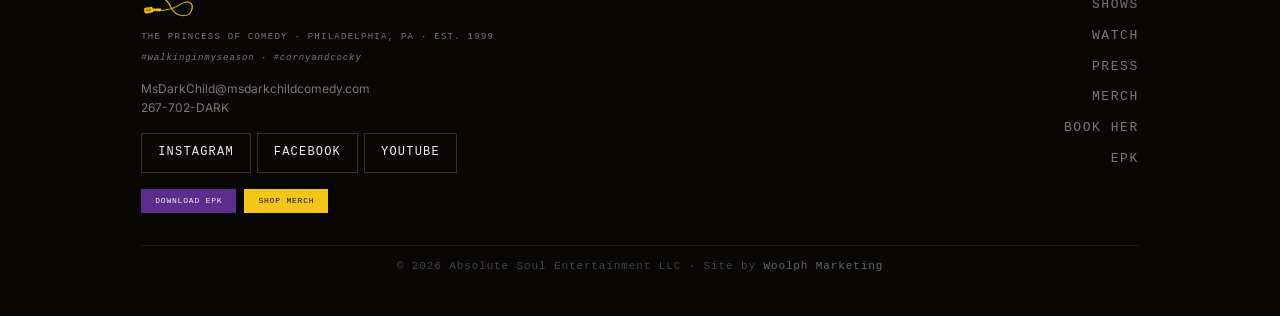
==== commit 1ba77ecb: "Change streaming status text from 'Now Streaming' to 'Coming Soon'" ====
--- a/index.html
+++ b/index.html
@@ -451,7 +451,7 @@
 
         <!-- Text + Video -->
         <div class="podcast__content">
-          <p class="eyebrow eyebrow--mono">Now Streaming</p>
+          <p class="eyebrow eyebrow--mono">Coming Soon</p>
           <h2 class="podcast__title" id="podcast-heading">
             Uninterrupted<br><span>After Dark</span>
           </h2>
@@ -782,5 +782,68 @@
   <!-- Scripts -->
   <script src="assets/js/main.js" defer></script>
 
+ <script>
+(function() {
+  let podcastVideoId = '';
+  let reelVideoId = '';
+
+  function ytEmbedUrl(id) {
+    return `https://www.youtube.com/embed/${id}?autoplay=1&rel=0&modestbranding=1`;
+  }
+  function ytThumb(id) {
+    return `https://img.youtube.com/vi/${id}/maxresdefault.jpg`;
+  }
+  function darkenedThumb(id) {
+    return `linear-gradient(rgba(0,0,0,0.55), rgba(0,0,0,0.55)), url(${ytThumb(id)}) center / cover`;
+  }
+
+  window.loadPodcastVideo = function() {
+    if (!podcastVideoId) return; // no video set yet — box just isn't clickable
+    const frame = document.getElementById('podcast-video-frame');
+    const placeholder = document.getElementById('podcast-player');
+    frame.innerHTML = `<iframe width="100%" height="100%" src="${ytEmbedUrl(podcastVideoId)}" title="Latest Podcast Episode" frameborder="0" allow="accelerometer; autoplay; clipboard-write; encrypted-media; gyroscope; picture-in-picture" allowfullscreen style="aspect-ratio:16/9;"></iframe>`;
+    frame.style.display = 'block';
+    placeholder.style.display = 'none';
+  };
+
+  window.loadVideo = function() {
+    if (!reelVideoId) return;
+    const frame = document.getElementById('video-frame');
+    const placeholder = document.getElementById('video-placeholder');
+    frame.innerHTML = `<iframe width="100%" height="100%" src="${ytEmbedUrl(reelVideoId)}" title="Performance Reel" frameborder="0" allow="accelerometer; autoplay; clipboard-write; encrypted-media; gyroscope; picture-in-picture" allowfullscreen style="aspect-ratio:16/9;"></iframe>`;
+    frame.style.display = 'block';
+    placeholder.style.display = 'none';
+  };
+
+  fetch('assets/data/videos.json?t=' + Date.now())
+    .then(r => r.ok ? r.json() : null)
+    .then(cfg => {
+      if (!cfg) return;
+
+      if (cfg.podcast && cfg.podcast.videoId) {
+        podcastVideoId = cfg.podcast.videoId;
+        const el = document.getElementById('podcast-player');
+        if (el) {
+          el.style.background = darkenedThumb(podcastVideoId);
+          el.style.cursor = 'pointer';
+        }
+      }
+
+      if (cfg.reel && cfg.reel.videoId) {
+        reelVideoId = cfg.reel.videoId;
+        const el = document.getElementById('video-placeholder');
+        if (el) {
+          el.style.background = darkenedThumb(reelVideoId);
+        }
+        const label = document.getElementById('reel-video-label');
+        const sub = document.getElementById('reel-video-sub');
+        if (label) label.textContent = 'Performance Reel — Click to Watch';
+        if (sub) sub.textContent = '';
+      }
+    })
+    .catch(() => {});
+})();
+</script>
+
 </body>
 </html>
